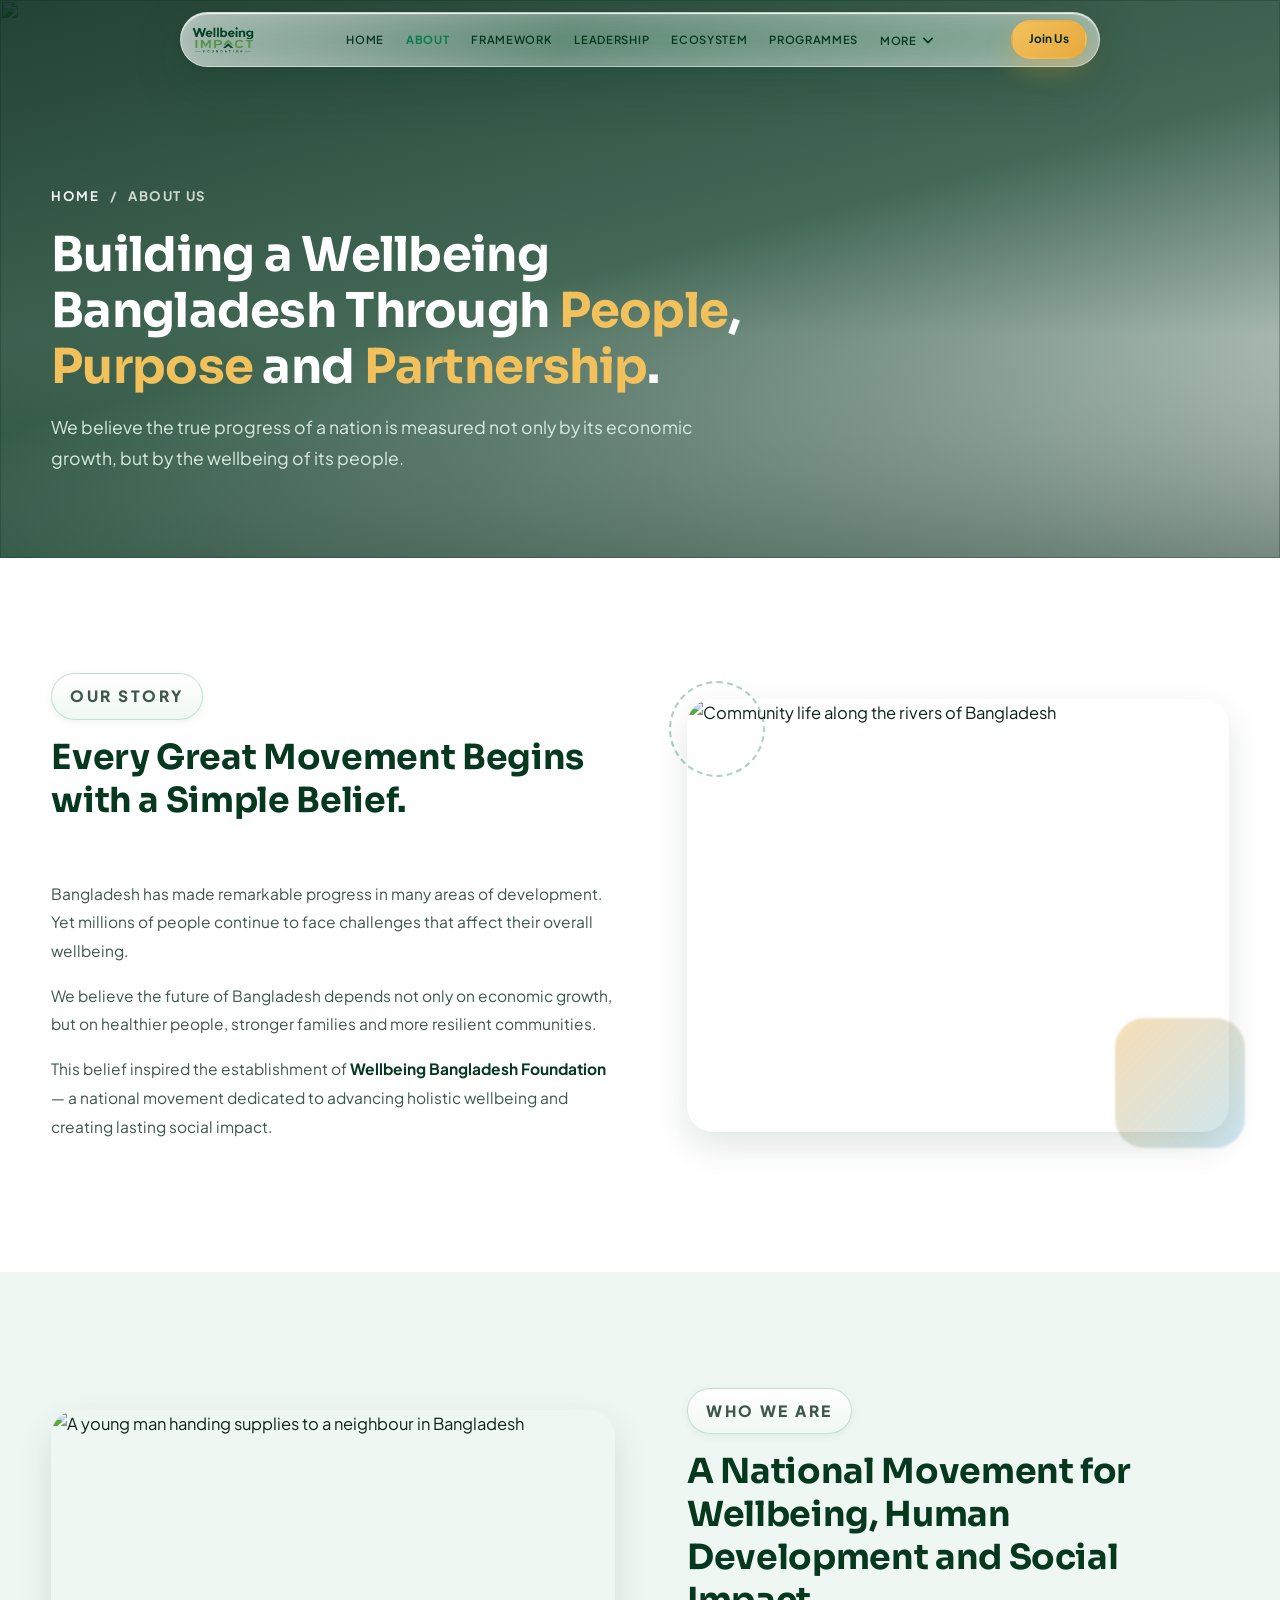
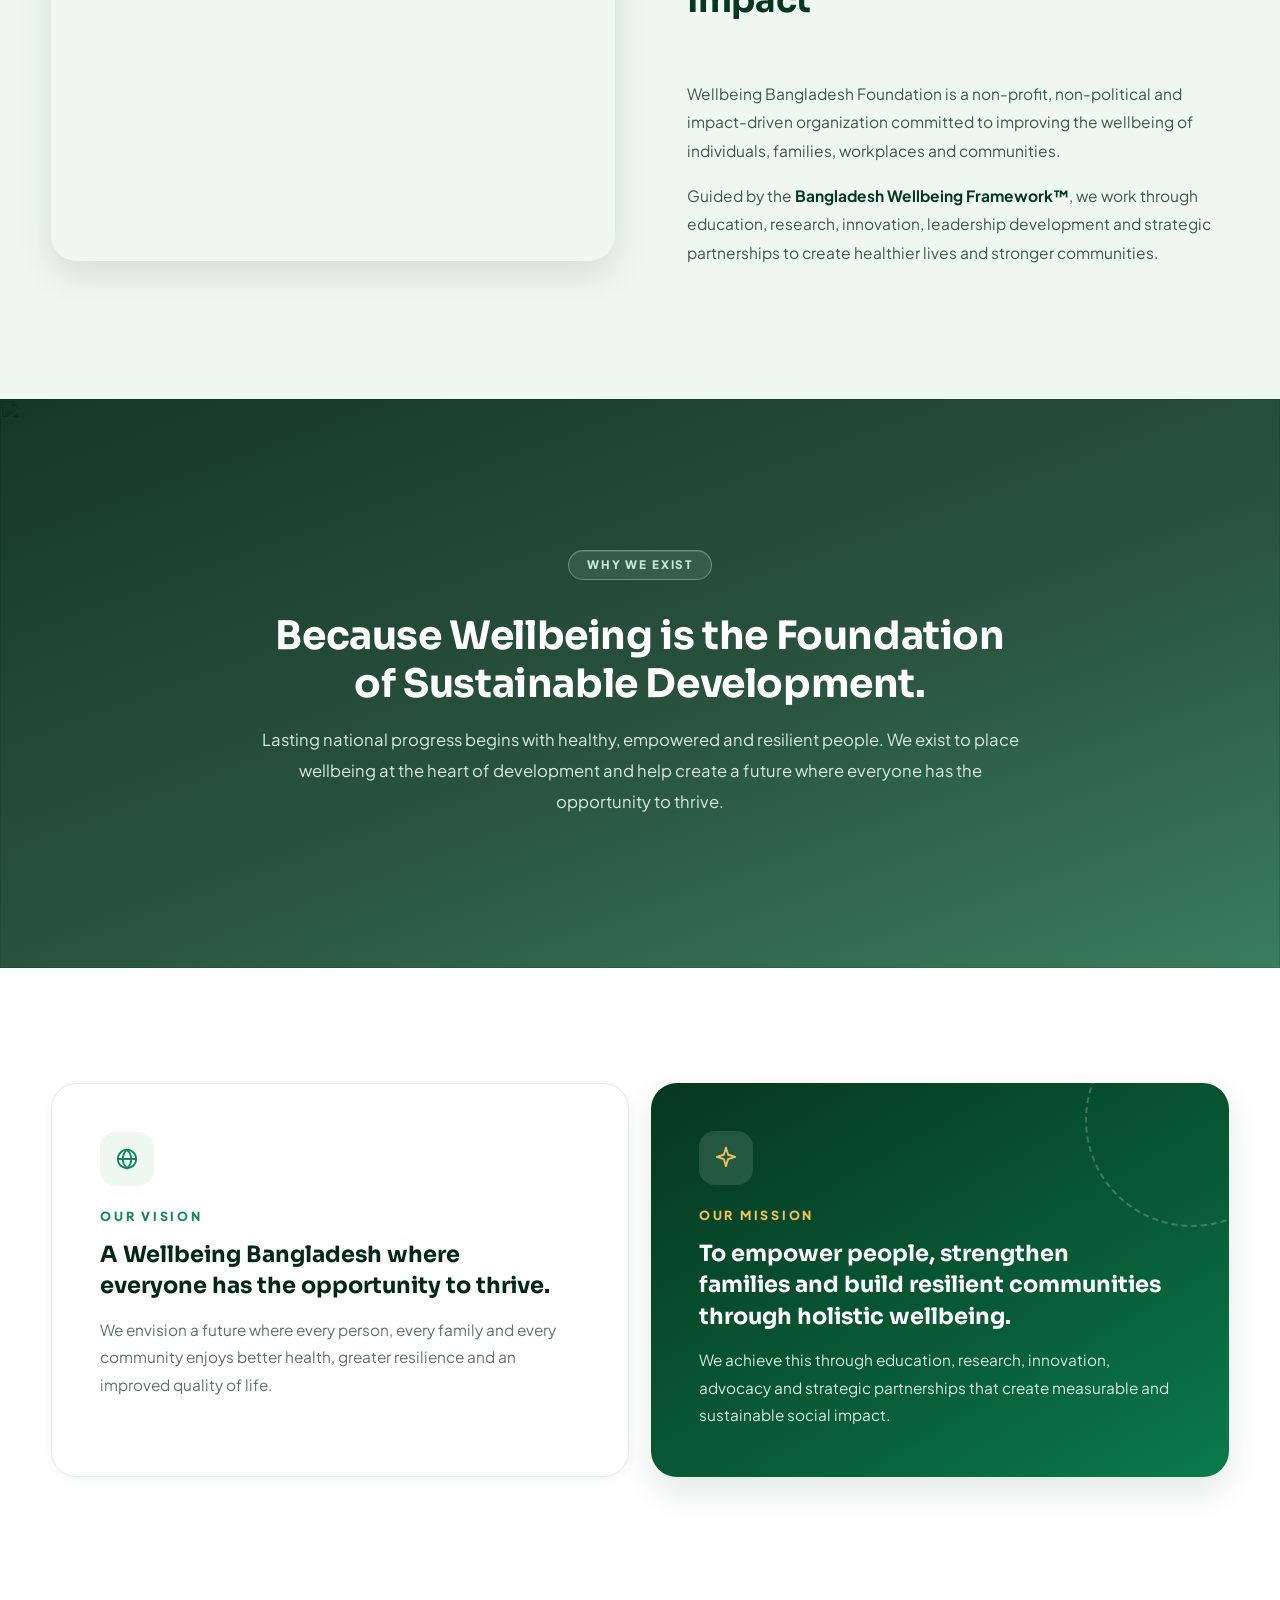
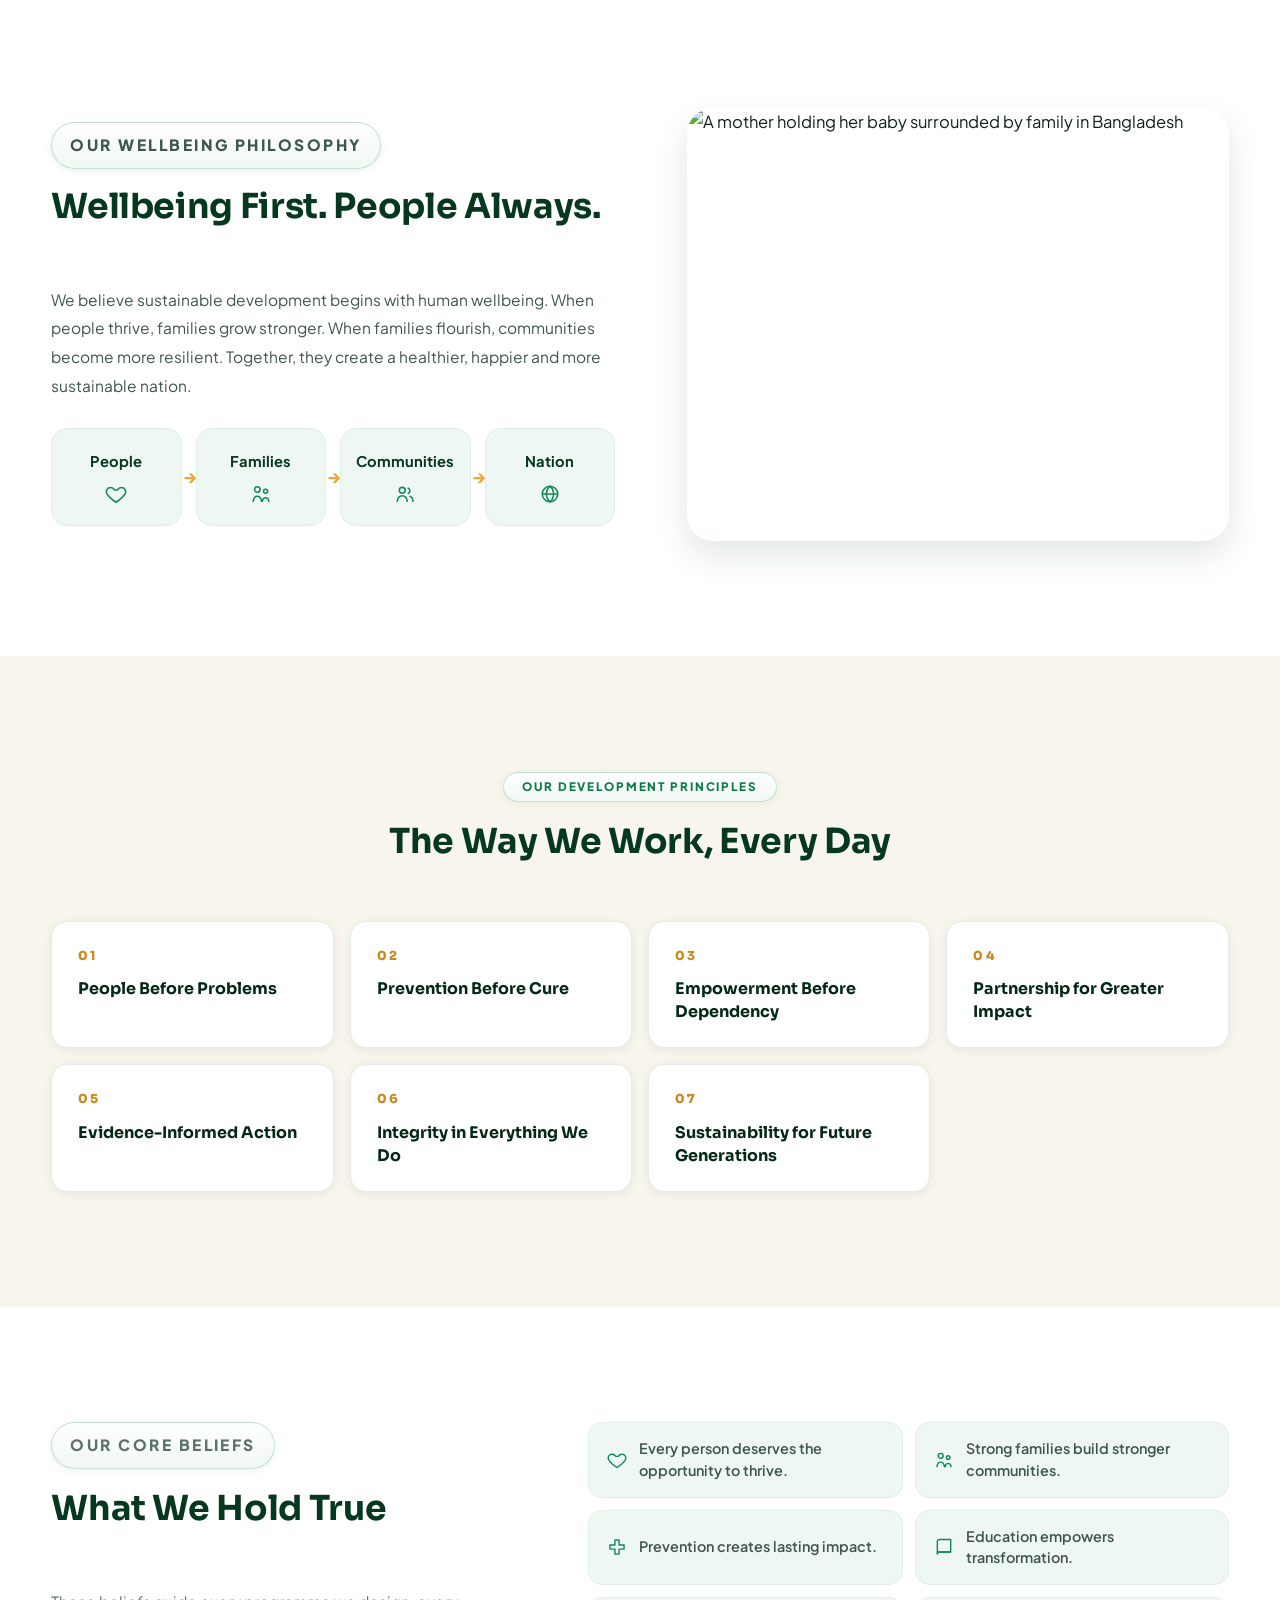
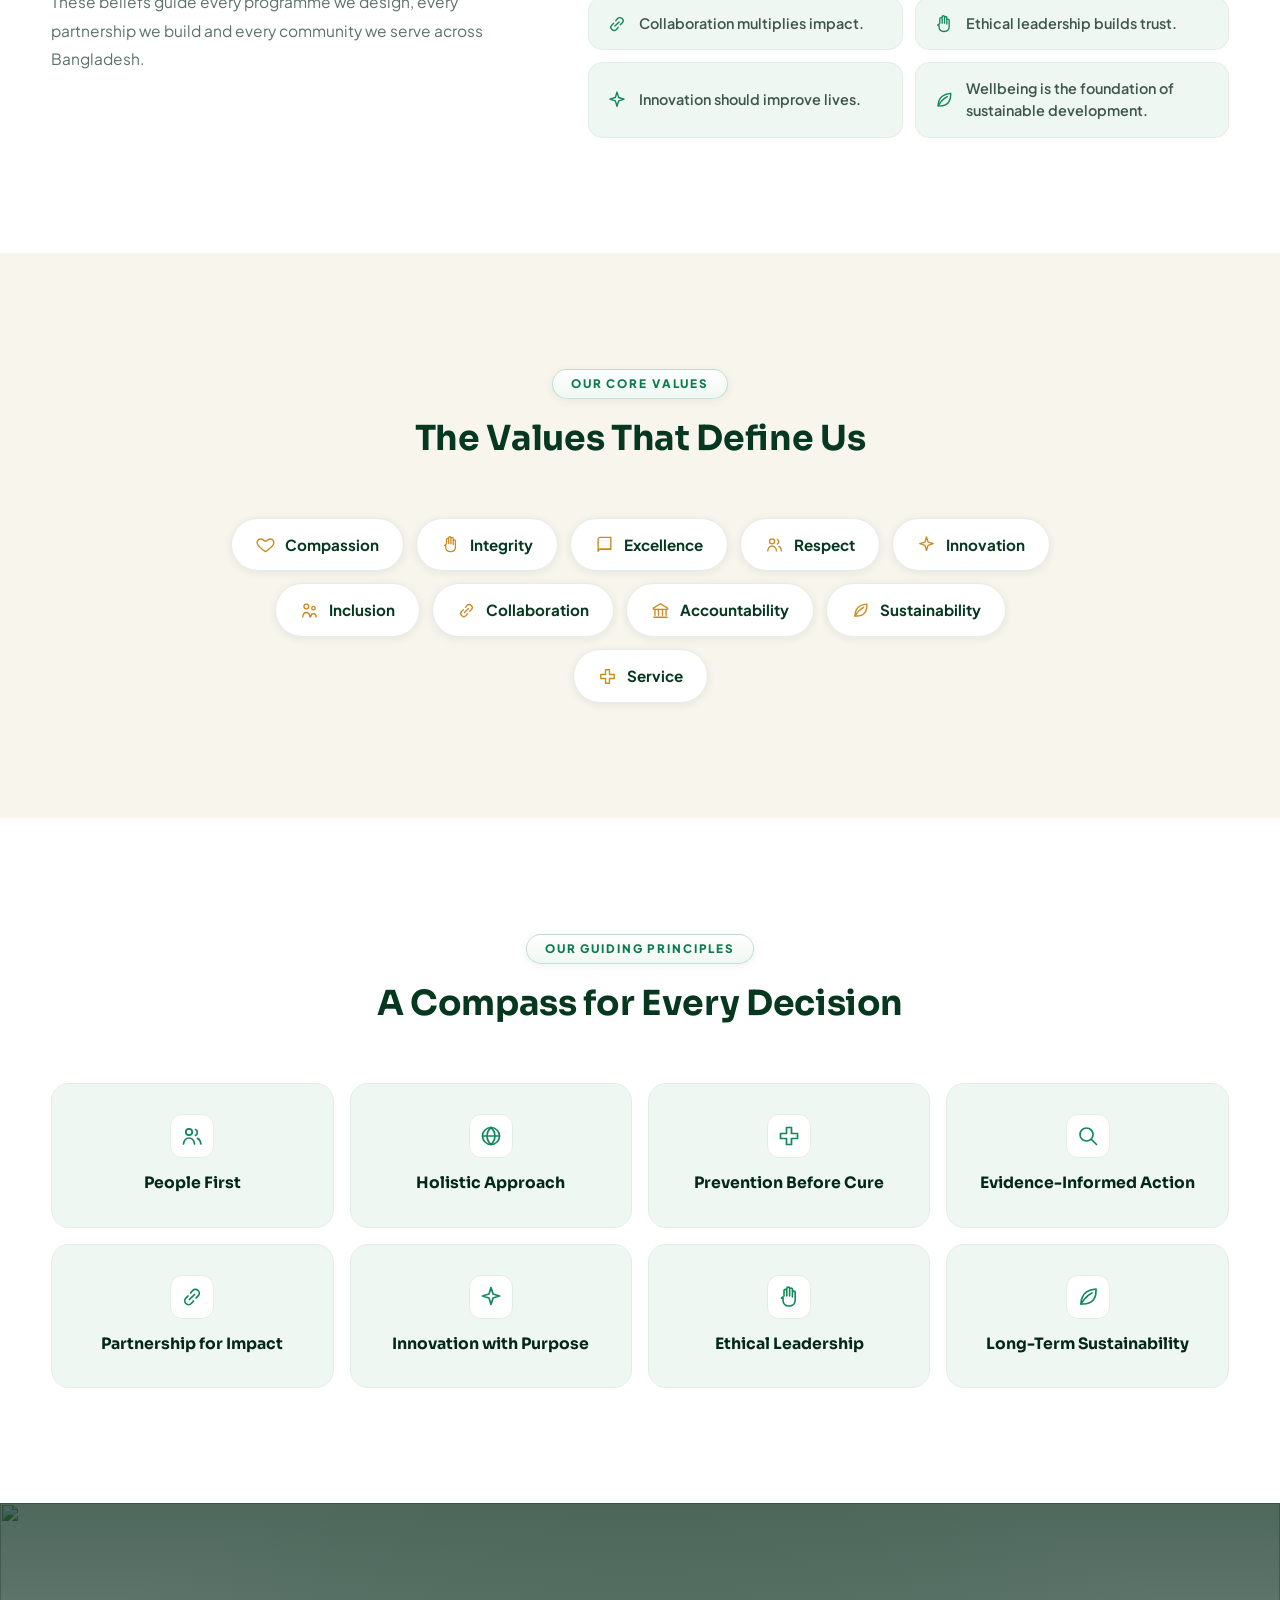
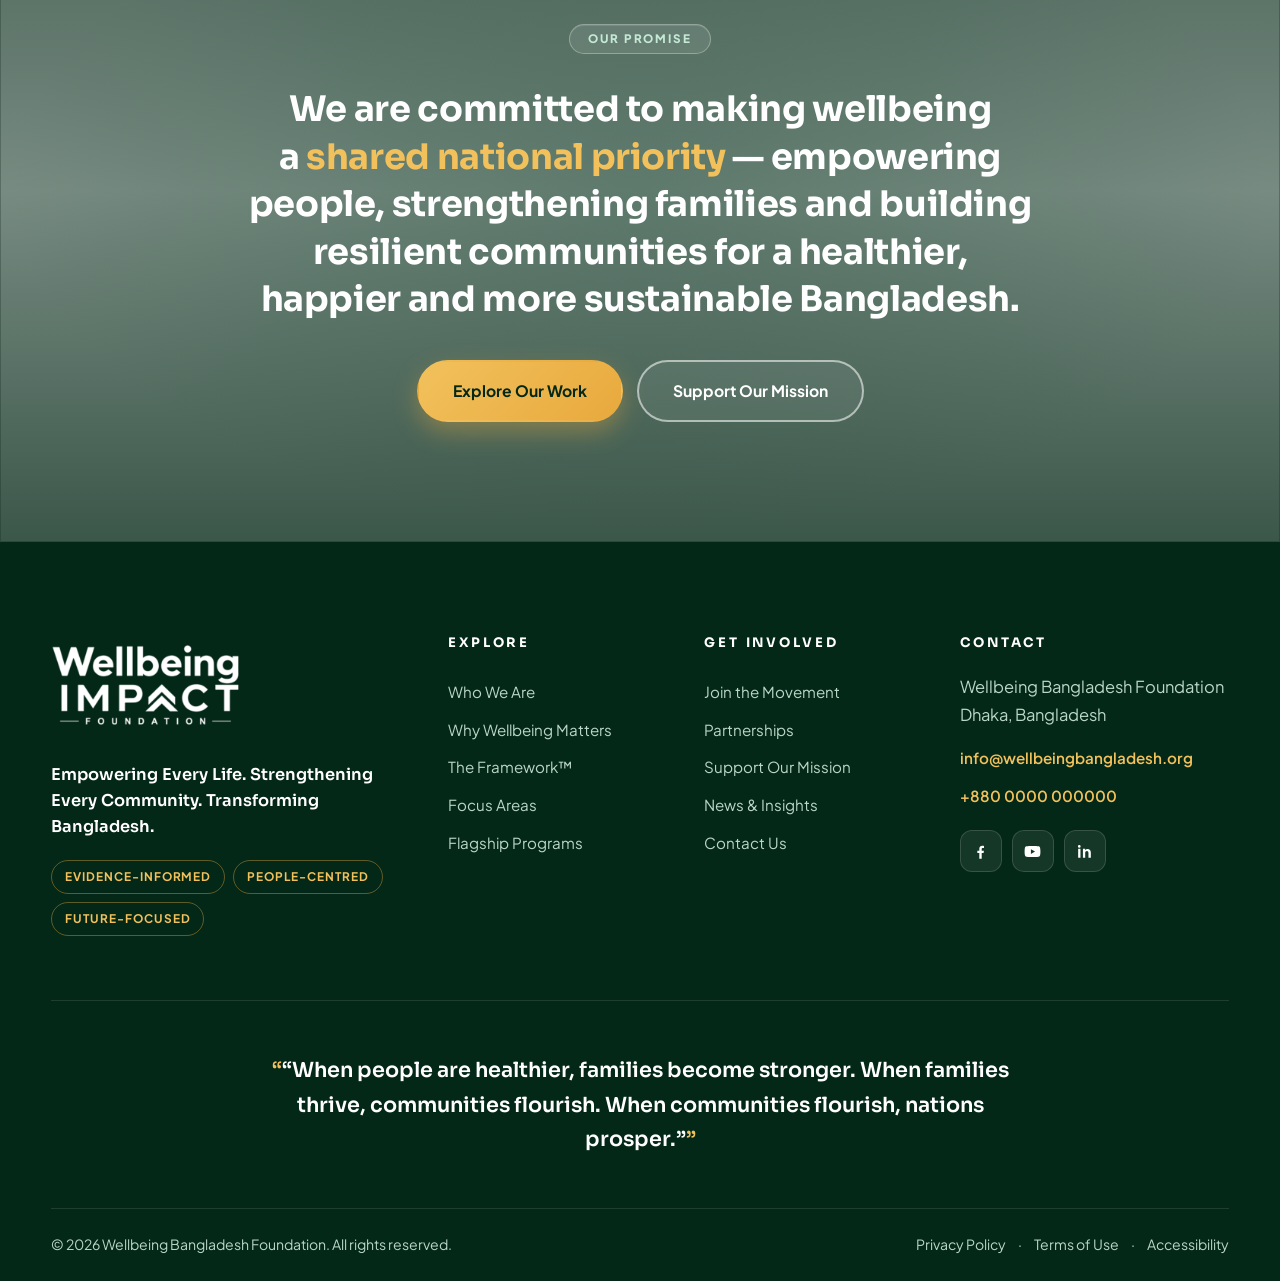
==== about.html @ bef5a497 "added about page" ====
<!DOCTYPE html>
<html lang="en">
<head>
  <meta charset="UTF-8" />
  <meta name="viewport" content="width=device-width, initial-scale=1.0" />
  <title>About Us — Wellbeing Bangladesh Foundation</title>
  <meta name="description" content="Wellbeing Bangladesh Foundation is a national movement dedicated to advancing holistic wellbeing through education, research, innovation, leadership and partnership." />
  <link rel="preconnect" href="https://fonts.googleapis.com" />
  <link rel="preconnect" href="https://fonts.gstatic.com" crossorigin />
  <link href="https://fonts.googleapis.com/css2?family=Plus+Jakarta+Sans:wght@400;500;600;700;800&family=Sora:wght@600;700;800&display=swap" rel="stylesheet" />
  <link rel="stylesheet" href="styles.css?v=66" />
  <link rel="stylesheet" href="about.css?v=1" />
  <link rel="icon" type="image/png" href="assets/logo-round.png" />
</head>
<body>

  <!-- ======================= NAVIGATION — floating liquid-glass pill ======================= -->
  <header class="site-header" id="siteHeader">
    <div class="nav-pill">
      <a href="index.html" class="brand" aria-label="Wellbeing Impact Foundation — Home">
        <img src="assets/logo-wide.png" alt="Wellbeing Impact Foundation" class="brand-logo-wide" />
      </a>

      <nav class="main-nav" id="mainNav" aria-label="Primary">
        <a href="index.html">Home</a>
        <a href="about.html" class="active" aria-current="page">About</a>
        <a href="index.html#framework">Framework</a>
        <a href="index.html#join">Leadership</a>
        <a href="index.html#partners">Ecosystem</a>
        <a href="index.html#programs">Programmes</a>
        <div class="nav-more" id="navMore">
          <button type="button" id="moreBtn" aria-expanded="false" aria-controls="navDrop">
            More
            <svg viewBox="0 0 12 8" fill="none" aria-hidden="true"><path d="M1 1.5 6 6.5 11 1.5" stroke="currentColor" stroke-width="2" stroke-linecap="round" stroke-linejoin="round"/></svg>
          </button>
          <div class="nav-drop" id="navDrop">
            <a href="index.html#impact">Impact</a>
            <a href="index.html#news">News &amp; Insights</a>
            <a href="index.html#focus">Focus Areas</a>
            <a href="index.html#contact">Contact</a>
          </div>
        </div>
      </nav>

      <div class="nav-actions">
        <a href="index.html#join" class="btn btn-gold btn-sm nav-cta">Join Us</a>
        <button class="nav-toggle" id="navToggle" aria-label="Open menu" aria-expanded="false" aria-controls="mainNav">
          <span></span><span></span><span></span>
        </button>
      </div>
    </div>
  </header>

  <main id="top">

    <!-- ======================= PAGE HERO ======================= -->
    <section class="page-hero" aria-label="About Us introduction">
      <div class="page-hero-bg" aria-hidden="true">
        <img src="https://images.unsplash.com/photo-1768592959322-659216ae87ea?q=80&w=1920&auto=format&fit=crop" alt="" fetchpriority="high" />
      </div>
      <div class="page-hero-veil" aria-hidden="true"></div>

      <div class="container page-hero-inner">
        <p class="crumb reveal" data-reveal><a href="index.html">Home</a><span aria-hidden="true">/</span>About Us</p>
        <h1 class="page-hero-title reveal" data-reveal>
          Building a Wellbeing Bangladesh Through <em>People</em>, <em>Purpose</em> and <em>Partnership</em>.
        </h1>
        <p class="page-hero-sub reveal" data-reveal>
          We believe the true progress of a nation is measured not only by its economic growth, but by the
          wellbeing of its people.
        </p>
      </div>
    </section>

    <!-- ======================= OUR STORY ======================= -->
    <section class="section" id="story" aria-labelledby="story-title">
      <div class="container story-grid">
        <div class="story-copy reveal" data-reveal>
          <header class="section-head">
            <p class="section-eyebrow">Our Story</p>
            <h2 class="section-title" id="story-title">Every Great Movement Begins with a Simple Belief.</h2>
          </header>
          <p>
            Bangladesh has made remarkable progress in many areas of development. Yet millions of people continue
            to face challenges that affect their overall wellbeing.
          </p>
          <p>
            We believe the future of Bangladesh depends not only on economic growth, but on healthier people,
            stronger families and more resilient communities.
          </p>
          <p>
            This belief inspired the establishment of <strong>Wellbeing Bangladesh Foundation</strong> — a national
            movement dedicated to advancing holistic wellbeing and creating lasting social impact.
          </p>
        </div>
        <figure class="story-media reveal" data-reveal>
          <img src="https://images.unsplash.com/photo-1669642605005-681720bdf553?auto=format&fit=crop&w=1000&q=75" alt="Community life along the rivers of Bangladesh" loading="lazy" />
        </figure>
      </div>
    </section>

    <!-- ======================= WHO WE ARE ======================= -->
    <section class="section who-band" id="who-we-are" aria-labelledby="who-title">
      <div class="container story-grid reverse">
        <figure class="story-media reveal" data-reveal>
          <img src="https://images.unsplash.com/photo-1698047181077-d77608c3f85b?auto=format&fit=crop&w=1000&q=75" alt="A young man handing supplies to a neighbour in Bangladesh" loading="lazy" />
        </figure>
        <div class="story-copy reveal" data-reveal>
          <header class="section-head">
            <p class="section-eyebrow">Who We Are</p>
            <h2 class="section-title" id="who-title">A National Movement for Wellbeing, Human Development and Social Impact</h2>
          </header>
          <p>
            Wellbeing Bangladesh Foundation is a non-profit, non-political and impact-driven organization committed
            to improving the wellbeing of individuals, families, workplaces and communities.
          </p>
          <p>
            Guided by the <strong>Bangladesh Wellbeing Framework™</strong>, we work through education, research,
            innovation, leadership development and strategic partnerships to create healthier lives and stronger
            communities.
          </p>
        </div>
      </div>
    </section>

    <!-- ======================= WHY WE EXIST ======================= -->
    <section class="why-band" id="why-we-exist" aria-labelledby="why-title">
      <div class="why-bg" aria-hidden="true">
        <img src="https://images.unsplash.com/photo-1744742518418-4552aa49c04f?auto=format&fit=crop&w=1800&q=70" alt="" loading="lazy" />
      </div>
      <div class="why-veil" aria-hidden="true"></div>
      <div class="container why-inner reveal" data-reveal>
        <p class="section-eyebrow light">Why We Exist</p>
        <h2 class="why-title" id="why-title">Because Wellbeing is the Foundation of Sustainable Development.</h2>
        <p class="why-sub">
          Lasting national progress begins with healthy, empowered and resilient people. We exist to place
          wellbeing at the heart of development and help create a future where everyone has the opportunity to thrive.
        </p>
      </div>
    </section>

    <!-- ======================= VISION & MISSION ======================= -->
    <section class="section" id="vision-mission" aria-label="Vision and Mission">
      <div class="container vm-grid">
        <article class="vm-card vm-light reveal" data-reveal>
          <span class="vm-ic"><svg class="ic" aria-hidden="true"><use href="#i-globe"/></svg></span>
          <p class="vm-eyebrow">Our Vision</p>
          <h3>A Wellbeing Bangladesh where everyone has the opportunity to thrive.</h3>
          <p class="vm-text">
            We envision a future where every person, every family and every community enjoys better health,
            greater resilience and an improved quality of life.
          </p>
        </article>
        <article class="vm-card vm-dark reveal" data-reveal>
          <span class="vm-ic"><svg class="ic" aria-hidden="true"><use href="#i-spark"/></svg></span>
          <p class="vm-eyebrow">Our Mission</p>
          <h3>To empower people, strengthen families and build resilient communities through holistic wellbeing.</h3>
          <p class="vm-text">
            We achieve this through education, research, innovation, advocacy and strategic partnerships that
            create measurable and sustainable social impact.
          </p>
        </article>
      </div>
    </section>

    <!-- ======================= WELLBEING PHILOSOPHY ======================= -->
    <section class="section philosophy" id="philosophy" aria-labelledby="philo-title">
      <div class="container story-grid">
        <div class="story-copy reveal" data-reveal>
          <header class="section-head">
            <p class="section-eyebrow">Our Wellbeing Philosophy</p>
            <h2 class="section-title" id="philo-title">Wellbeing First. People Always.</h2>
          </header>
          <p>
            We believe sustainable development begins with human wellbeing. When people thrive, families grow
            stronger. When families flourish, communities become more resilient. Together, they create a healthier,
            happier and more sustainable nation.
          </p>
          <ol class="ripple-chain" aria-label="The ripple of wellbeing">
            <li><span>People</span><svg class="ic" aria-hidden="true"><use href="#i-heart"/></svg></li>
            <li><span>Families</span><svg class="ic" aria-hidden="true"><use href="#i-family"/></svg></li>
            <li><span>Communities</span><svg class="ic" aria-hidden="true"><use href="#i-people"/></svg></li>
            <li><span>Nation</span><svg class="ic" aria-hidden="true"><use href="#i-globe"/></svg></li>
          </ol>
        </div>
        <figure class="story-media reveal" data-reveal>
          <img src="https://images.unsplash.com/photo-1528726164383-33c4a223b78c?auto=format&fit=crop&w=1000&q=75" alt="A mother holding her baby surrounded by family in Bangladesh" />
        </figure>
      </div>
    </section>

    <!-- ======================= DEVELOPMENT PRINCIPLES ======================= -->
    <section class="section band-soft" id="principles" aria-labelledby="princ-title">
      <div class="container">
        <header class="section-head centered reveal" data-reveal>
          <p class="section-eyebrow">Our Development Principles</p>
          <h2 class="section-title" id="princ-title">The Way We Work, Every Day</h2>
        </header>
        <ol class="princ-grid">
          <li class="princ-item reveal" data-reveal><span class="princ-num">01</span><h3>People Before Problems</h3></li>
          <li class="princ-item reveal" data-reveal><span class="princ-num">02</span><h3>Prevention Before Cure</h3></li>
          <li class="princ-item reveal" data-reveal><span class="princ-num">03</span><h3>Empowerment Before Dependency</h3></li>
          <li class="princ-item reveal" data-reveal><span class="princ-num">04</span><h3>Partnership for Greater Impact</h3></li>
          <li class="princ-item reveal" data-reveal><span class="princ-num">05</span><h3>Evidence-Informed Action</h3></li>
          <li class="princ-item reveal" data-reveal><span class="princ-num">06</span><h3>Integrity in Everything We Do</h3></li>
          <li class="princ-item reveal" data-reveal><span class="princ-num">07</span><h3>Sustainability for Future Generations</h3></li>
        </ol>
      </div>
    </section>

    <!-- ======================= CORE BELIEFS ======================= -->
    <section class="section" id="beliefs" aria-labelledby="beliefs-title">
      <div class="container beliefs-grid">
        <div class="beliefs-intro reveal" data-reveal>
          <header class="section-head">
            <p class="section-eyebrow">Our Core Beliefs</p>
            <h2 class="section-title" id="beliefs-title">What We Hold True</h2>
          </header>
          <p>
            These beliefs guide every programme we design, every partnership we build and every community we serve
            across Bangladesh.
          </p>
        </div>
        <ul class="belief-list">
          <li class="reveal" data-reveal><svg class="ic" aria-hidden="true"><use href="#i-heart"/></svg>Every person deserves the opportunity to thrive.</li>
          <li class="reveal" data-reveal><svg class="ic" aria-hidden="true"><use href="#i-family"/></svg>Strong families build stronger communities.</li>
          <li class="reveal" data-reveal><svg class="ic" aria-hidden="true"><use href="#i-medcross"/></svg>Prevention creates lasting impact.</li>
          <li class="reveal" data-reveal><svg class="ic" aria-hidden="true"><use href="#i-book"/></svg>Education empowers transformation.</li>
          <li class="reveal" data-reveal><svg class="ic" aria-hidden="true"><use href="#i-link"/></svg>Collaboration multiplies impact.</li>
          <li class="reveal" data-reveal><svg class="ic" aria-hidden="true"><use href="#i-hands"/></svg>Ethical leadership builds trust.</li>
          <li class="reveal" data-reveal><svg class="ic" aria-hidden="true"><use href="#i-spark"/></svg>Innovation should improve lives.</li>
          <li class="reveal" data-reveal><svg class="ic" aria-hidden="true"><use href="#i-leaf"/></svg>Wellbeing is the foundation of sustainable development.</li>
        </ul>
      </div>
    </section>

    <!-- ======================= CORE VALUES ======================= -->
    <section class="section band-soft" id="values" aria-labelledby="values-title">
      <div class="container">
        <header class="section-head centered reveal" data-reveal>
          <p class="section-eyebrow">Our Core Values</p>
          <h2 class="section-title" id="values-title">The Values That Define Us</h2>
        </header>
        <ul class="values-grid">
          <li class="value-chip reveal" data-reveal><svg class="ic" aria-hidden="true"><use href="#i-heart"/></svg>Compassion</li>
          <li class="value-chip reveal" data-reveal><svg class="ic" aria-hidden="true"><use href="#i-hands"/></svg>Integrity</li>
          <li class="value-chip reveal" data-reveal><svg class="ic" aria-hidden="true"><use href="#i-book"/></svg>Excellence</li>
          <li class="value-chip reveal" data-reveal><svg class="ic" aria-hidden="true"><use href="#i-people"/></svg>Respect</li>
          <li class="value-chip reveal" data-reveal><svg class="ic" aria-hidden="true"><use href="#i-spark"/></svg>Innovation</li>
          <li class="value-chip reveal" data-reveal><svg class="ic" aria-hidden="true"><use href="#i-family"/></svg>Inclusion</li>
          <li class="value-chip reveal" data-reveal><svg class="ic" aria-hidden="true"><use href="#i-link"/></svg>Collaboration</li>
          <li class="value-chip reveal" data-reveal><svg class="ic" aria-hidden="true"><use href="#i-gov"/></svg>Accountability</li>
          <li class="value-chip reveal" data-reveal><svg class="ic" aria-hidden="true"><use href="#i-leaf"/></svg>Sustainability</li>
          <li class="value-chip reveal" data-reveal><svg class="ic" aria-hidden="true"><use href="#i-medcross"/></svg>Service</li>
        </ul>
      </div>
    </section>

    <!-- ======================= GUIDING PRINCIPLES ======================= -->
    <section class="section" id="guiding" aria-labelledby="guiding-title">
      <div class="container">
        <header class="section-head centered reveal" data-reveal>
          <p class="section-eyebrow">Our Guiding Principles</p>
          <h2 class="section-title" id="guiding-title">A Compass for Every Decision</h2>
        </header>
        <ul class="guide-grid">
          <li class="guide-tile reveal" data-reveal><svg class="ic" aria-hidden="true"><use href="#i-people"/></svg>People First</li>
          <li class="guide-tile reveal" data-reveal><svg class="ic" aria-hidden="true"><use href="#i-globe"/></svg>Holistic Approach</li>
          <li class="guide-tile reveal" data-reveal><svg class="ic" aria-hidden="true"><use href="#i-medcross"/></svg>Prevention Before Cure</li>
          <li class="guide-tile reveal" data-reveal><svg class="ic" aria-hidden="true"><use href="#i-search"/></svg>Evidence-Informed Action</li>
          <li class="guide-tile reveal" data-reveal><svg class="ic" aria-hidden="true"><use href="#i-link"/></svg>Partnership for Impact</li>
          <li class="guide-tile reveal" data-reveal><svg class="ic" aria-hidden="true"><use href="#i-spark"/></svg>Innovation with Purpose</li>
          <li class="guide-tile reveal" data-reveal><svg class="ic" aria-hidden="true"><use href="#i-hands"/></svg>Ethical Leadership</li>
          <li class="guide-tile reveal" data-reveal><svg class="ic" aria-hidden="true"><use href="#i-leaf"/></svg>Long-Term Sustainability</li>
        </ul>
      </div>
    </section>

    <!-- ======================= OUR PROMISE ======================= -->
    <section class="promise" id="promise" aria-labelledby="promise-title">
      <img class="promise-bg" src="https://images.unsplash.com/photo-1508034944108-cba919dfb023?q=80&w=1920&auto=format&fit=crop" alt="" aria-hidden="true" />
      <div class="promise-veil" aria-hidden="true"></div>
      <div class="container promise-inner reveal" data-reveal>
        <p class="section-eyebrow light">Our Promise</p>
        <h2 class="promise-title" id="promise-title">
          We are committed to making wellbeing a <em>shared national priority</em> — empowering people,
          strengthening families and building resilient communities for a healthier, happier and more
          sustainable Bangladesh.
        </h2>
        <div class="promise-actions">
          <a href="index.html#programs" class="btn btn-gold btn-lg">Explore Our Work</a>
          <a href="index.html#support" class="btn btn-ghost-light btn-lg">Support Our Mission</a>
        </div>
      </div>
    </section>
  </main>

  <!-- ======================= FOOTER ======================= -->
  <footer class="footer" id="contact" aria-labelledby="footer-brand">
    <div class="container">
      <div class="footer-top">
        <div class="f-brand" id="footer-brand">
          <a href="index.html" class="brand f-brand-logo" aria-label="Wellbeing Impact Foundation — Home">
            <img src="assets/footer-logo-white.png?v=2" alt="Wellbeing Impact Foundation" class="f-logo-img" width="190" height="104" />
          </a>
          <p class="f-mission">
            Empowering Every Life. Strengthening Every Community. Transforming Bangladesh.
          </p>
          <div class="f-badges">
            <span>Evidence-Informed</span><span>People-Centred</span><span>Future-Focused</span>
          </div>
        </div>

        <nav class="f-col" aria-label="Explore">
          <h4>Explore</h4>
          <a href="about.html#who-we-are">Who We Are</a>
          <a href="index.html#why-wellbeing">Why Wellbeing Matters</a>
          <a href="index.html#framework">The Framework™</a>
          <a href="index.html#focus">Focus Areas</a>
          <a href="index.html#programs">Flagship Programs</a>
        </nav>

        <nav class="f-col" aria-label="Get involved">
          <h4>Get Involved</h4>
          <a href="index.html#join">Join the Movement</a>
          <a href="index.html#partners">Partnerships</a>
          <a href="index.html#support">Support Our Mission</a>
          <a href="index.html#news">News &amp; Insights</a>
          <a href="index.html#contact">Contact Us</a>
        </nav>

        <div class="f-col f-contact">
          <h4>Contact</h4>
          <address>
            Wellbeing Bangladesh Foundation<br/>
            Dhaka, Bangladesh
          </address>
          <a href="mailto:info@wellbeingbangladesh.org">info@wellbeingbangladesh.org</a>
          <a href="tel:+8800000000000">+880 0000 000000</a>
          <div class="socials" aria-label="Social media">
            <a href="#" aria-label="Facebook"><svg viewBox="0 0 24 24" aria-hidden="true"><path d="M13.5 21v-7h2.4l.4-3h-2.8V9.1c0-.9.3-1.5 1.6-1.5h1.3V4.9c-.3 0-1.2-.1-2.2-.1-2.2 0-3.7 1.3-3.7 3.8V11H8v3h2.5v7h3Z" fill="currentColor"/></svg></a>
            <a href="#" aria-label="YouTube"><svg viewBox="0 0 24 24" aria-hidden="true"><path d="M21.6 7.2a2.5 2.5 0 0 0-1.8-1.8C18.3 5 12 5 12 5s-6.3 0-7.8.4A2.5 2.5 0 0 0 2.4 7.2 26 26 0 0 0 2 12a26 26 0 0 0 .4 4.8 2.5 2.5 0 0 0 1.8 1.8C5.7 19 12 19 12 19s6.3 0 7.8-.4a2.5 2.5 0 0 0 1.8-1.8A26 26 0 0 0 22 12a26 26 0 0 0-.4-4.8ZM10 15V9l5.2 3L10 15Z" fill="currentColor"/></svg></a>
            <a href="#" aria-label="LinkedIn"><svg viewBox="0 0 24 24" aria-hidden="true"><path d="M6.9 8.6H4V20h2.9V8.6ZM5.4 7.3a1.7 1.7 0 1 0 0-3.4 1.7 1.7 0 0 0 0 3.4ZM20 13.4c0-3.2-1.7-4.7-4-4.7a3.5 3.5 0 0 0-3.1 1.7V8.6H10V20h2.9v-6c0-1.6.8-2.5 2.1-2.5s2 .9 2 2.5v6H20v-6.6Z" fill="currentColor"/></svg></a>
          </div>
        </div>
      </div>

      <div class="footer-quote">
        <p>“When people are healthier, families become stronger. When families thrive, communities flourish. When communities flourish, nations prosper.”</p>
      </div>

      <div class="footer-bottom">
        <p>© <span id="year">2026</span> Wellbeing Bangladesh Foundation. All rights reserved.</p>
        <p class="f-links"><a href="#">Privacy Policy</a><span aria-hidden="true">·</span><a href="#">Terms of Use</a><span aria-hidden="true">·</span><a href="#">Accessibility</a></p>
      </div>
    </div>
  </footer>

  <!-- ======================= SVG ICON LIBRARY ======================= -->
  <svg width="0" height="0" style="position:absolute" aria-hidden="true">
    <defs>
      <symbol id="i-heart" viewBox="0 0 24 24"><path d="M12 21s-7.5-4.6-10-9.3C.5 8.6 2.5 5 6 5c2.2 0 3.7 1.2 4.6 2.6h2.8C14.3 6.2 15.8 5 18 5c3.5 0 5.5 3.6 4 6.7C19.5 16.4 12 21 12 21Z" fill="none" stroke="currentColor" stroke-width="1.7" stroke-linejoin="round"/></symbol>
      <symbol id="i-family" viewBox="0 0 24 24"><circle cx="8" cy="7" r="3" fill="none" stroke="currentColor" stroke-width="1.7"/><circle cx="17" cy="9" r="2.2" fill="none" stroke="currentColor" stroke-width="1.7"/><path d="M3.5 20c.4-3.4 2.2-5.5 4.5-5.5S12.1 16.6 12.5 20M13.5 20c.3-2.5 1.6-4 3.5-4s3.2 1.5 3.5 4" fill="none" stroke="currentColor" stroke-width="1.7" stroke-linecap="round"/></symbol>
      <symbol id="i-people" viewBox="0 0 24 24"><circle cx="9" cy="8" r="3.2" fill="none" stroke="currentColor" stroke-width="1.7"/><path d="M3.5 20c.5-3.7 2.6-6 5.5-6s5 2.3 5.5 6M15.5 5.6a3.2 3.2 0 0 1 0 5.8M17.5 14.4c1.9.7 3 2.7 3.3 5.6" fill="none" stroke="currentColor" stroke-width="1.7" stroke-linecap="round"/></symbol>
      <symbol id="i-leaf" viewBox="0 0 24 24"><path d="M5 19C5 10 10 5 20 4c.5 10-4 15-13 15Z" fill="none" stroke="currentColor" stroke-width="1.7" stroke-linejoin="round"/><path d="M5 19c3-5 7-9 11-11" fill="none" stroke="currentColor" stroke-width="1.7" stroke-linecap="round"/></symbol>
      <symbol id="i-spark" viewBox="0 0 24 24"><path d="M12 2.5 14 9l6.5 2L14 13l-2 6.5L10 13l-6.5-2L10 9l2-6.5Z" fill="none" stroke="currentColor" stroke-width="1.7" stroke-linejoin="round"/></symbol>
      <symbol id="i-book" viewBox="0 0 24 24"><path d="M4 5.5A2.5 2.5 0 0 1 6.5 3H20v15H6.5A2.5 2.5 0 0 0 4 20.5v-15Z" fill="none" stroke="currentColor" stroke-width="1.7" stroke-linejoin="round"/><path d="M4 20.5A2.5 2.5 0 0 1 6.5 18H20" fill="none" stroke="currentColor" stroke-width="1.7" stroke-linejoin="round"/></symbol>
      <symbol id="i-search" viewBox="0 0 24 24"><circle cx="10.5" cy="10.5" r="6.5" fill="none" stroke="currentColor" stroke-width="1.7"/><path d="m15.5 15.5 5 5" stroke="currentColor" stroke-width="1.7" stroke-linecap="round"/></symbol>
      <symbol id="i-hands" viewBox="0 0 24 24"><path d="M7 11V5.8a1.4 1.4 0 0 1 2.8 0V11m0-6.4V3.5a1.4 1.4 0 0 1 2.8 0V11m0-6.6a1.4 1.4 0 0 1 2.8 0V12m0-4.5a1.4 1.4 0 0 1 2.8 0V15c0 3.6-2.6 6-6.2 6S6 18.6 6 15v-3l-1.6 1.2" fill="none" stroke="currentColor" stroke-width="1.6" stroke-linecap="round" stroke-linejoin="round"/></symbol>
      <symbol id="i-link" viewBox="0 0 24 24"><path d="M9.5 14.5 14.5 9.5M8 11l-2.1 2.1a3.8 3.8 0 0 0 5.4 5.4L13.4 16M16 13l2.1-2.1a3.8 3.8 0 0 0-5.4-5.4L10.6 8" fill="none" stroke="currentColor" stroke-width="1.7" stroke-linecap="round"/></symbol>
      <symbol id="i-gov" viewBox="0 0 24 24"><path d="m3 9 9-5.5L21 9v1.5H3V9Z" fill="none" stroke="currentColor" stroke-width="1.7" stroke-linejoin="round"/><path d="M5 10.5V18M9.5 10.5V18M14.5 10.5V18M19 10.5V18M3.5 20.5h17" stroke="currentColor" stroke-width="1.7" stroke-linecap="round"/></symbol>
      <symbol id="i-globe" viewBox="0 0 24 24"><circle cx="12" cy="12" r="8.5" fill="none" stroke="currentColor" stroke-width="1.7"/><path d="M3.5 12h17M12 3.5c2.6 2.3 3.9 5.1 3.9 8.5s-1.3 6.2-3.9 8.5c-2.6-2.3-3.9-5.1-3.9-8.5s1.3-6.2 3.9-8.5Z" fill="none" stroke="currentColor" stroke-width="1.7"/></symbol>
      <symbol id="i-medcross" viewBox="0 0 24 24"><path d="M9.5 3.5h5v6h6v5h-6v6h-5v-6h-6v-5h6v-6Z" fill="none" stroke="currentColor" stroke-width="1.7" stroke-linejoin="round"/></symbol>
    </defs>
  </svg>

  <script src="main.js?v=17"></script>
</body>
</html>
---- styles.css ----
/* ============================================================
   Wellbeing Bangladesh Foundation — Homepage Stylesheet
   Palette: Deep Green · Sky Blue · Warm Gold · White
   ============================================================ */

:root {
  --green-950: #042817;
  --green-900: #06371F;
  --green-800: #085C36;
  --green-700: #0A7B4B;
  --green-600: #10895A;
  --green-500: #1B9E6E;
  --green-100: #DFF0E7;
  --green-50:  #EFF7F2;

  --sky-600: #1F8FCB;
  --sky-500: #38A3D8;
  --sky-100: #DDF0FA;

  --gold-600: #C98A1E;
  --gold-500: #E8A93D;
  --gold-400: #F2C15C;
  --gold-100: #FBF0D7;

  --ink: #0E211A;
  --slate: #3E564C;
  --muted: #5C7268;
  --line: #E3EDE7;
  --cream: #F8F5EC;
  --white: #FFFFFF;

  --font-head: 'Sora', system-ui, sans-serif;
  --font-body: 'Plus Jakarta Sans', system-ui, sans-serif;

  --radius: 18px;
  --radius-lg: 26px;
  --shadow-sm: 0 2px 10px rgba(6, 55, 31, .07);
  --shadow-md: 0 14px 34px rgba(6, 55, 31, .12);
  --shadow-lg: 0 26px 60px rgba(6, 55, 31, .18);
  --container: 1180px;
}

* { margin: 0; padding: 0; box-sizing: border-box; }

html { scroll-behavior: smooth; }

body {
  font-family: var(--font-body);
  color: var(--ink);
  background: var(--white);
  line-height: 1.7;
  font-size: 16.5px;
  -webkit-font-smoothing: antialiased;
  overflow-x: hidden;
}

img { max-width: 100%; display: block; }
a { text-decoration: none; color: inherit; }
ul { list-style: none; }
address { font-style: normal; }

.container { width: min(var(--container), 92%); margin-inline: auto; }
.center { display: flex; justify-content: center; }
.btn-row { gap: 14px; flex-wrap: wrap; }

.section { padding: clamp(72px, 9vw, 116px) 0; position: relative; }

::selection { background: var(--gold-400); color: var(--green-900); }

/* ---------------- Typography helpers ---------------- */

.section-eyebrow {
  display: inline-flex; align-items: center; gap: 0;
  padding: 8px 18px; border-radius: 999px;
  background: linear-gradient(180deg, #ffffff, #f0f8f3);
  border: 1px solid rgba(10,123,75,.22);
  box-shadow: 0 2px 8px rgba(10,84,52,.07), inset 0 1px 0 rgba(255,255,255,.9);
  color: var(--green-700);
  font-size: .73rem; font-weight: 800; letter-spacing: .16em; text-transform: uppercase;
  line-height: 1; white-space: nowrap;
  margin: 0 0 18px;
}
.section-eyebrow.light {
  background: rgba(255,255,255,.09);
  border-color: rgba(255,255,255,.3);
  box-shadow: inset 0 1px 0 rgba(255,255,255,.12);
  color: #C4E9D4;
}

.section-title {
  font-family: var(--font-head);
  font-weight: 700;
  font-size: clamp(1.5rem, 2.7vw, 2.2rem);
  line-height: 1.24;
  letter-spacing: -.01em;
  color: var(--green-900);
}
.section-sub {
  margin-top: 16px; color: var(--muted); max-width: 780px;
  font-size: 1.02rem;
}
.framework .section-sub { max-width: none; }
.section-sub.light { color: #C9E4D6; margin-inline: auto; }

.section-head { max-width: 860px; margin-bottom: clamp(36px, 5vw, 58px); }
.section-head.light { text-align: center; margin-inline: auto; }
.section-head:not(.light) { text-align: left; }
.section-head.centered { text-align: center; margin-inline: auto; }

/* ---------------- Buttons (rounded premium) ---------------- */

.btn {
  display: inline-flex; align-items: center; justify-content: center; gap: 10px;
  font-family: var(--font-body); font-weight: 700; font-size: .98rem;
  padding: 15px 32px; border-radius: 999px; border: 2px solid transparent;
  cursor: pointer; transition: transform .25s ease, box-shadow .25s ease,
    background-color .25s ease, color .25s ease, border-color .25s ease;
  white-space: nowrap;
}
.btn-lg { padding: 16px 34px; }
.hero-ctas .btn-lg { padding: 11px 22px; font-size: .88rem; }
.btn-sm { padding: 7px 16px; font-size: .74rem; }
.nav-cta.btn-sm { padding: 7px 16px; font-size: .74rem; }

.btn-green {
  background: linear-gradient(135deg, var(--green-600), var(--green-700));
  color: #fff; box-shadow: 0 10px 24px rgba(10, 123, 75, .32);
}
.btn-green:hover { transform: translateY(-3px); box-shadow: 0 16px 32px rgba(10, 123, 75, .4); }

.btn-gold {
  background: linear-gradient(135deg, var(--gold-400), var(--gold-500));
  color: var(--green-950); box-shadow: 0 10px 24px rgba(232, 169, 61, .38);
}
.btn-gold:hover { transform: translateY(-3px); box-shadow: 0 16px 32px rgba(232, 169, 61, .48); }

.btn-outline { border-color: var(--green-600); color: var(--green-700); background: transparent; }
.btn-outline:hover { background: var(--green-700); color: #fff; transform: translateY(-3px); box-shadow: var(--shadow-md); }

.btn-ghost-light { border-color: rgba(255,255,255,.55); color: #fff; background: rgba(255,255,255,.06); }
.btn-ghost-light:hover { background: #fff; color: var(--green-800); transform: translateY(-3px); }

/* ---------------- Header / Nav — floating liquid-glass pill ---------------- */

.site-header {
  position: fixed; top: 12px; left: 0; right: 0; z-index: 100;
  display: flex; justify-content: center;
  padding: 0 24px; pointer-events: none;
}
.nav-pill {
  pointer-events: auto;
  display: grid; grid-template-columns: 1fr auto 1fr; align-items: center;
  width: min(920px, 100%);
  height: 55px;
  padding: 0 8px 0 7px;
  border-radius: 999px;
  background:
    linear-gradient(115deg, rgba(255,255,255,.60) 0%, rgba(255,255,255,.30) 42%, rgba(255,255,255,.46) 100%);
  border: 1px solid rgba(255,255,255,.55);
  box-shadow:
    0 18px 50px rgba(6,55,31,.22),
    0 2px 8px rgba(6,55,31,.10),
    inset 0 1px 1px rgba(255,255,255,.9),
    inset 0 -1px 2px rgba(6,55,31,.05),
    inset 0 0 24px rgba(255,255,255,.25);
  backdrop-filter: blur(24px) saturate(190%) brightness(1.04);
  -webkit-backdrop-filter: blur(24px) saturate(190%) brightness(1.04);
  transition: box-shadow .35s ease, background-color .35s ease;
}
.site-header.scrolled .nav-pill {
  background:
    linear-gradient(115deg, rgba(255,255,255,.72) 0%, rgba(255,255,255,.5) 45%, rgba(255,255,255,.62) 100%);
  box-shadow:
    0 22px 55px rgba(6,55,31,.28),
    inset 0 1px 1px rgba(255,255,255,.95),
    inset 0 -1px 2px rgba(6,55,31,.06);
}

.brand { display: inline-flex; align-items: center; flex-shrink: 0; justify-self: start; padding-left: 4px; }
.brand img {
  width: 34px; height: 34px; border-radius: 50%; display: block;
  background: #fff; box-shadow: 0 2px 8px rgba(6,55,31,.16);
  transition: transform .3s ease;
}
.brand img.brand-logo-wide {
  width: auto; height: 34px; border-radius: 0;
  background: transparent; box-shadow: none;
  object-fit: contain;
}
.brand:hover img { transform: scale(1.06) rotate(-4deg); }

.main-nav { display: flex; align-items: center; gap: 2px; justify-self: center; }
.main-nav a,
.nav-more > button {
  padding: 6px 10px; border-radius: 999px;
  font-weight: 600; font-size: .7rem; letter-spacing: .06em; text-transform: uppercase;
  color: var(--green-900); white-space: nowrap;
  background: none; border: none; cursor: pointer; font-family: inherit;
  display: inline-flex; align-items: center; gap: 6px;
  transition: background-color .25s ease, color .25s ease;
}
.main-nav a:hover,
.nav-more > button:hover { background: rgba(10,123,75,.12); color: var(--green-700); }

.nav-more { position: relative; }
.nav-more svg { width: 10px; height: 7px; transition: transform .25s ease; }
.nav-more.open svg { transform: rotate(180deg); }
.nav-drop {
  position: absolute; top: calc(100% + 12px); left: 50%;
  transform: translate(-50%, -8px);
  min-width: 210px;
  background: rgba(255,255,255,.92);
  backdrop-filter: blur(18px) saturate(170%);
  -webkit-backdrop-filter: blur(18px) saturate(170%);
  border: 1px solid rgba(255,255,255,.7);
  border-radius: 18px;
  box-shadow: 0 18px 44px rgba(6,55,31,.18);
  padding: 8px;
  opacity: 0; pointer-events: none;
  transition: opacity .25s ease, transform .25s ease;
}
.nav-more.open .nav-drop { opacity: 1; transform: translate(-50%, 0); pointer-events: auto; }
.nav-drop a {
  display: block; padding: 10px 14px; border-radius: 12px;
  font-size: .76rem; font-weight: 700; letter-spacing: .06em; text-transform: uppercase;
  color: var(--green-900);
}
.nav-drop a:hover { background: var(--green-50); color: var(--green-700); }

.nav-actions { display: flex; align-items: center; gap: 10px; justify-self: end; padding-right: 4px; }
.nav-cta { border-radius: 999px; }
.nav-toggle {
  display: none; width: 36px; height: 36px; border: none; border-radius: 50%;
  background: rgba(10,123,75,.1); cursor: pointer;
  flex-direction: column; align-items: center; justify-content: center; gap: 4px;
}
.nav-toggle span { width: 16px; height: 2px; border-radius: 2px; background: var(--green-800); transition: transform .3s ease, opacity .3s ease; }
.nav-toggle[aria-expanded="true"] span:nth-child(1) { transform: translateY(6px) rotate(45deg); }
.nav-toggle[aria-expanded="true"] span:nth-child(2) { opacity: 0; }
.nav-toggle[aria-expanded="true"] span:nth-child(3) { transform: translateY(-6px) rotate(-45deg); }

/* ---------------- HERO ---------------- */

.hero {
  position: relative; min-height: 100vh; min-height: 100svh;
  display: flex; flex-direction: column; justify-content: center;
  padding: 130px 0 90px; overflow: hidden; isolation: isolate;
}
.hero-bg, .hero-bg img { position: absolute; inset: 0; width: 100%; height: 100%; object-fit: cover; object-position: center top; z-index: -2; filter: saturate(1.15) contrast(1.05) brightness(1.10);}
.hero-bg img { animation: heroZoom 12s ease-in-out infinite alternate; }
@keyframes heroZoom { from { transform: scale(1); } to { transform: scale(1.12); } }

.hero-veil {
  position: absolute; inset: 0; z-index: -1;
 background:
  linear-gradient(100deg, 
    rgba(246, 250, 247, .96) 0%, 
    rgba(244, 250, 246, .88) 25%, 
    rgba(228, 243, 234, .40) 45%, 
    rgba(198, 226, 210, .10) 65%, 
    rgba(172, 208, 188, 0) 80%
  ),
  linear-gradient(to top, rgba(255,255,255,.55) 0%, rgba(255,255,255,0) 20%);
}

.hero-inner {
  display: grid; grid-template-columns: minmax(0, 760px);
  align-items: center;
}

.hero-eyebrow {
  display: inline-flex; align-items: center; gap: 10px;
  font-weight: 700; font-size: .8rem; letter-spacing: .24em; text-transform: uppercase;
  color: var(--green-700); background: rgba(255,255,255,.8); border: 1px solid var(--line);
  padding: 9px 18px; border-radius: 999px; margin-bottom: 22px; box-shadow: var(--shadow-sm);
}
.hero-eyebrow .dot { width: 9px; height: 9px; border-radius: 50%; background: var(--gold-500); box-shadow: 0 0 0 4px rgba(232,169,61,.22); }

.hero-title {
  font-family: var(--font-head); font-weight: 700;
  font-size: clamp(1.6rem, 3vw, 2.55rem);
  line-height: 1.18; letter-spacing: -.015em; color: var(--green-950);
  margin-bottom: 18px; text-wrap: balance;
}
.hero-title em { font-style: normal; color: var(--green-700); position: relative; white-space: nowrap; }
.hero-title em::after {
  content: ""; position: absolute; left: 0; right: 0; bottom: .04em; height: .32em;
  background: linear-gradient(90deg, rgba(242,193,92,.55), rgba(242,193,92,.12));
  border-radius: 4px; z-index: -1;
}

.hero-sub { font-size: .97rem; color: var(--slate); max-width: 620px; margin-bottom: 16px; }
.hero-hr {
  border: none; height: 1px; width: 84px;
  background: linear-gradient(90deg, var(--gold-500), rgba(232,169,61,0));
  margin: 0 0 26px;
}
.hero-ctas { display: flex; flex-wrap: wrap; gap: 13px; margin-bottom: 34px; }

.hero-preview { display: flex; flex-wrap: wrap; gap: 9px; max-width: 640px; }
.hero-preview li {
  display: inline-flex; align-items: center; gap: 8px;
  background: rgba(255,255,255,.85); border: 1px solid var(--line);
  padding: 8px 16px; border-radius: 999px; font-size: .87rem; font-weight: 600; color: var(--green-800);
  box-shadow: var(--shadow-sm); backdrop-filter: blur(6px);
}
.ic { width: 20px; height: 20px; flex: none; }
.hero-preview .ic { width: 17px; height: 17px; color: var(--green-600); }

/* Framework highlight panel — removed from hero per client request */

.scroll-prompt {
  position: absolute; left: 50%; bottom: 22px; transform: translateX(-50%);
  display: inline-flex; flex-direction: column; align-items: center; gap: 5px;
  font-size: .78rem; font-weight: 700; letter-spacing: .2em; text-transform: uppercase;
  color: var(--green-700);
}
.scroll-prompt svg { animation: bob 1.8s ease-in-out infinite; }
@keyframes bob { 0%, 100% { transform: translateY(0); } 50% { transform: translateY(7px); } }

/* ---------------- WHO WE ARE ---------------- */

.who { background: #fff; overflow: hidden; }
.who-grid {
  display: grid; grid-template-columns: 1.02fr .98fr; gap: clamp(34px, 5vw, 70px); align-items: center;
}
.who-copy p { color: var(--slate); margin-bottom: 16px; font-size: 1.01rem; }
.who-copy p strong { color: var(--green-800); }
.who-cta { margin-top: 12px; }

.who-visual { display: flex; flex-direction: column; gap: 22px; }

/* --- Masonry collage: 4 photos + ripple chart as a tile --- */
.collage {
  display: grid; gap: 12px;
  grid-template-columns: 1.05fr 1.35fr;
  grid-auto-rows: 126px;
  grid-template-areas:
    "a d"
    "a d"
    "b c"
    "b c";
}

/* --- Ripple chart tile (bottom-right, dark green, polished) --- */
.collage-item.ripple {
  background:
    radial-gradient(120% 120% at 18% 12%, rgba(35,110,75,.55) 0%, rgba(11,59,36,0) 55%),
    radial-gradient(120% 120% at 85% 90%, rgba(232,169,61,.10) 0%, rgba(11,59,36,0) 50%),
    linear-gradient(155deg, #123E27 0%, #0B3B24 55%, #082E1C 100%);
  border: 1px solid rgba(159,212,183,.22);
  box-shadow:
    inset 0 1px 0 rgba(255,255,255,.08),
    0 14px 34px rgba(6,55,31,.35);
  display: flex; align-items: center; justify-content: center;
  padding: 14px;
}
.collage-item.ripple svg { width: auto; height: 100%; aspect-ratio: 1; max-width: 100%; margin: auto; display: block; }
.collage-item.ripple .flow {
  stroke-dasharray: 90 160;
  animation: flowDash 7s linear infinite;
}
.collage-item.ripple .flow-2 { animation-delay: -3.5s; }
@keyframes flowDash {
  to { stroke-dashoffset: -250; }
}
@media (prefers-reduced-motion: reduce) {
  .collage-item.ripple .flow { animation: none; }
}
.collage-item { margin: 0; border-radius: 18px; overflow: hidden; box-shadow: var(--shadow-md); position: relative; background: var(--green-50); }
.collage-item img { width: 100%; height: 100%; object-fit: cover; display: block; transition: transform .6s ease; }
.collage-item:hover img { transform: scale(1.05); }
.collage-item.a { grid-area: a; }
.collage-item.b { grid-area: b; }
.collage-item.c { grid-area: c; }
.collage-item.d { grid-area: d; }


.ripple .ring { animation: ringPulse 5s ease-in-out infinite; transform-origin: 100px 100px; }
@keyframes ringPulse { 0%, 100% { opacity: .6; } 50% { opacity: 1; } }

/* ---------------- WHY WELLBEING ---------------- */

.why {
  background:
    radial-gradient(680px 420px at 8% 8%, rgba(27,158,110,.07), transparent 65%),
    radial-gradient(620px 420px at 95% 30%, rgba(56,163,216,.07), transparent 65%),
    radial-gradient(560px 400px at 50% 100%, rgba(232,169,61,.08), transparent 65%),
    var(--cream);
}
.why-grid { display: grid; grid-template-columns: 1.08fr .92fr; gap: clamp(30px, 4vw, 56px); margin-bottom: clamp(36px, 5vw, 56px); }
.why-copy p { color: var(--slate); margin-bottom: 15px; }

.belief-card {
  align-self: start; position: sticky; top: 100px;
  border-radius: var(--radius-lg); color: #fff;
  box-shadow: var(--shadow-lg); overflow: hidden;
  isolation: isolate;
}
.belief-bg {
  position: absolute; inset: 0; z-index: -2;
  width: 100%; height: 100%; object-fit: cover;
  filter: blur(1px) saturate(115%);
  transform: scale(1.12); /* hide blurred edge bleed */
}
.belief-veil {
  position: absolute; inset: 0; z-index: -1;
  background:
    radial-gradient(360px 240px at 88% 90%, rgba(232,169,61,.16), transparent 70%),
    linear-gradient(160deg, rgba(6,61,37,.82) 0%, rgba(10,84,52,.74) 45%, rgba(4,44,26,.88) 100%);
}
.belief-content { position: relative; padding: 34px 30px; }
.belief-card::after {
  content: ""; position: absolute; right: -70px; bottom: -70px; width: 220px; height: 220px;
  border: 2px dashed rgba(255,255,255,.28); border-radius: 50%; z-index: 1;
}
.belief-card h3 {
  font-family: var(--font-head); font-size: 1.2rem; margin-bottom: 20px; color: var(--gold-400);
  text-shadow: 0 1px 12px rgba(0,0,0,.35);
}
.belief-chain li {
  padding: 13px 0; border-bottom: 1px solid rgba(255,255,255,.22);
  display: flex; flex-direction: column; gap: 2px;
  text-shadow: 0 1px 10px rgba(0,0,0,.4);
}
.belief-chain li:last-child { border-bottom: none; }
.belief-chain strong { font-family: var(--font-head); font-size: 1.02rem; }
.belief-chain span { font-size: .8rem; color: #9BD4B8; letter-spacing: .12em; text-transform: uppercase; }
.belief-chain em { font-style: normal; color: var(--gold-400); font-weight: 700; }

.why-needs {
  background: #fff; border: 1px solid var(--line); border-left: 5px solid var(--sky-500);
  border-radius: var(--radius); padding: clamp(24px, 3.4vw, 40px); margin-bottom: clamp(36px, 5vw, 56px);
  box-shadow: var(--shadow-sm);
}
.why-needs h3 { font-family: var(--font-head); font-size: 1.3rem; color: var(--green-900); margin-bottom: 12px; }
.why-needs p { color: var(--slate); margin-bottom: 12px; }
.why-needs p:last-child { margin-bottom: 0; }

.timeline { margin-bottom: clamp(36px, 5vw, 56px); }
.timeline-steps {
  display: flex; align-items: stretch; justify-content: space-between; gap: 6px;
  background: #fff; border: 1px solid var(--line); border-radius: var(--radius-lg);
  padding: clamp(20px, 3vw, 34px); box-shadow: var(--shadow-sm);
}
.t-step { display: flex; flex-direction: column; align-items: center; gap: 10px; text-align: center; flex: 1; }
.t-num {
  width: 46px; height: 46px; display: grid; place-items: center; border-radius: 50%;
  font-family: var(--font-head); font-weight: 800; font-size: 1.02rem; color: var(--green-700);
  background: var(--green-50); border: 2px solid var(--green-100);
  transition: transform .3s ease, background-color .3s ease, color .3s ease;
}
.t-step:hover .t-num { transform: scale(1.12); background: var(--green-700); color: #fff; border-color: var(--green-700); }
.t-label { font-weight: 700; font-size: .86rem; color: var(--green-900); line-height: 1.35; }
.t-line { flex: .55; height: 2.5px; margin-top: 22px; border-radius: 2px;
  background: repeating-linear-gradient(90deg, var(--green-500) 0 8px, transparent 8px 15px); }

.highlight-statement {
  text-align: center; font-family: var(--font-head); font-weight: 700;
  font-size: clamp(1.3rem, 2.6vw, 1.9rem); line-height: 1.4; color: var(--green-900);
  max-width: 860px; margin: 0 auto clamp(36px, 5vw, 52px); text-wrap: balance;
}
.highlight-statement em {
  font-style: normal; color: var(--gold-600);
  background: linear-gradient(transparent 62%, rgba(242,193,92,.4) 62%);
  padding: 0 4px;
}

/* ---------------- FRAMEWORK ---------------- */

.framework {
  background:
    radial-gradient(900px 500px at 12% 0%, rgba(27,158,110,.25), transparent 60%),
    radial-gradient(800px 520px at 88% 100%, rgba(56,163,216,.16), transparent 60%),
    linear-gradient(180deg, var(--green-900), var(--green-950));
  color: #fff;
}
.framework .section-title { color: #fff; }
.framework .sub-highlight {
  background: linear-gradient(180deg, rgba(56,163,216,.22), rgba(56,163,216,.12));
  border-bottom: 2px solid var(--sky-500);
  color: #A8D8F2; padding: 2px 8px 3px; border-radius: 8px 8px 0 0;
  box-decoration-break: clone; -webkit-box-decoration-break: clone;
}

.framework .section-head { margin-bottom: 20px; }
.fw-intro { max-width: none; margin: 0 0 clamp(40px, 6vw, 64px); text-align: left; }
.fw-intro p { color: #C9E4D6; margin-bottom: 14px; font-size: 1.02rem; }
.fw-statement {
  font-family: var(--font-head); font-weight: 700; font-size: 1.28rem; color: #fff !important;
  padding: 18px 26px; border: 1px solid rgba(255,255,255,.18); border-radius: 999px;
  background: rgba(255,255,255,.05); display: inline-block; margin-top: 8px; white-space: normal;
}

.wheel-zone {
  display: grid; grid-template-columns: 1fr 1fr; gap: clamp(30px, 5vw, 60px);
  align-items: center; margin-bottom: clamp(40px, 6vw, 60px);
}
.wheel-wrap { display: grid; place-items: center; }

.wheel { position: relative; width: min(520px, 90vw); aspect-ratio: 1; }
.wheel::before {
  content: ""; position: absolute; inset: 6%;
  border: 1.6px dashed rgba(255,255,255,.22); border-radius: 50%;
  animation: spin 70s linear infinite;
}
.wheel::after {
  content: ""; position: absolute; inset: 20%;
  border: 1px solid rgba(255,255,255,.1); border-radius: 50%;
}
@keyframes spin { to { transform: rotate(360deg); } }

.wheel-core {
  position: absolute; inset: 31%; z-index: 2;
  background: radial-gradient(circle at 30% 25%, rgba(255,255,255,.16), rgba(255,255,255,.04));
  border: 1px solid rgba(255,255,255,.28); border-radius: 50%;
  display: flex; flex-direction: column; align-items: center; justify-content: center;
  text-align: center; padding: 12px; gap: 8px; backdrop-filter: blur(4px);
  box-shadow: 0 0 60px rgba(232,169,61,.18), inset 0 0 30px rgba(255,255,255,.05);
}
.wheel-core strong { font-family: var(--font-head); font-size: clamp(.95rem, 1.7vw, 1.22rem); line-height: 1.25; color: #fff; }
.wheel-core span { font-size: clamp(.58rem, 1vw, .7rem); letter-spacing: .1em; text-transform: uppercase; color: var(--gold-400); font-weight: 700; line-height: 1.5; }

.w-node {
  position: absolute; width: 58px; height: 58px; margin: -29px;
  border-radius: 50%; border: 2px solid rgba(255,255,255,.3);
  background: rgba(255,255,255,.09); color: #DFF0E7; cursor: pointer;
  display: grid; place-items: center; z-index: 3;
  transition: transform .3s ease, background-color .3s ease, border-color .3s ease, box-shadow .3s ease;
}
.w-node .ic { width: 24px; height: 24px; }
.w-node span {
  position: absolute; top: calc(100% + 7px); left: 50%; transform: translateX(-50%);
  font-size: .68rem; font-weight: 700; letter-spacing: .04em; white-space: nowrap;
  color: rgba(255,255,255,.75); pointer-events: none; transition: color .3s ease;
}
.w-node:hover { transform: scale(1.14); background: rgba(255,255,255,.18); }
.w-node.active {
  background: linear-gradient(140deg, var(--gold-400), var(--gold-500));
  border-color: #fff; color: var(--green-950); transform: scale(1.2);
  box-shadow: 0 0 0 7px rgba(232,169,61,.22), 0 10px 26px rgba(0,0,0,.3);
}
.w-node.active span { color: var(--gold-400); }

.dim-detail {
  background: rgba(255,255,255,.055); border: 1px solid rgba(255,255,255,.14);
  border-radius: var(--radius-lg); padding: clamp(26px, 3.4vw, 42px);
  backdrop-filter: blur(8px); min-height: 320px; display: flex; flex-direction: column;
}
.dim-eyebrow { font-size: .74rem; font-weight: 800; letter-spacing: .22em; text-transform: uppercase; color: #8FD8B4; margin-bottom: 12px; }
.dim-detail h3 { font-family: var(--font-head); font-size: clamp(1.35rem, 2.2vw, 1.7rem); margin-bottom: 12px; color: #fff; min-height: 1.3em; }
.dim-detail > p { color: #C9E4D6; margin-bottom: 18px; flex: 1; }
.dim-tags { display: flex; flex-wrap: wrap; gap: 8px; margin-bottom: 24px; }
.dim-tags span {
  font-size: .8rem; font-weight: 600; padding: 7px 14px; border-radius: 999px;
  background: rgba(56,163,216,.14); border: 1px solid rgba(56,163,216,.35); color: #BEE3F5;
}
.dim-nav { display: flex; align-items: center; gap: 16px; }
.dim-btn {
  width: 46px; height: 46px; border-radius: 50%; border: 1.6px solid rgba(255,255,255,.3);
  background: transparent; color: #fff; font-size: 1.15rem; cursor: pointer;
  transition: background-color .25s ease, transform .25s ease, border-color .25s ease;
}
.dim-btn:hover { background: rgba(255,255,255,.15); border-color: #fff; transform: translateY(-2px); }
#dimCount { font-weight: 700; color: #9BD4B8; font-size: .92rem; letter-spacing: .12em; }

.fw-badges {
  display: flex; align-items: center; justify-content: center; gap: 18px; flex-wrap: wrap;
  margin-bottom: clamp(40px, 6vw, 60px);
}
.fw-badges span {
  font-family: var(--font-head); font-weight: 700; font-size: .95rem; letter-spacing: .06em;
  color: var(--gold-400); padding: 11px 24px; border: 1px solid rgba(232,169,61,.45);
  border-radius: 999px; background: rgba(232,169,61,.08);
}
.fw-badges i { width: 7px; height: 7px; border-radius: 50%; background: rgba(255,255,255,.4); }

.fw-close { max-width: 840px; margin: 0 auto clamp(34px, 5vw, 50px); text-align: left; }
.fw-close p { color: #C9E4D6; margin-bottom: 14px; font-size: 1rem; }

/* ---------------- FOCUS AREAS ---------------- */

.focus-grid {
  display: grid; grid-template-columns: repeat(5, 1fr); gap: 16px;
  margin-bottom: clamp(34px, 5vw, 52px);
}
.f-card {
  background: #fff; border: 1px solid var(--line); border-radius: var(--radius);
  padding: 26px 18px; display: flex; flex-direction: column; align-items: center; gap: 13px;
  text-align: center; box-shadow: var(--shadow-sm); position: relative; overflow: hidden;
  transition: transform .3s ease, box-shadow .3s ease, border-color .3s ease;
}
.f-card::before {
  content: ""; position: absolute; top: 0; left: 0; right: 0; height: 4px;
  background: linear-gradient(90deg, var(--green-500), var(--sky-500), var(--gold-500));
  transform: scaleX(0); transform-origin: left; transition: transform .35s ease;
}
.f-card:hover { transform: translateY(-7px); box-shadow: var(--shadow-md); border-color: rgba(16,137,90,.35); }
.f-card:hover::before { transform: scaleX(1); }
.f-card .ic {
  width: 30px; height: 30px; color: var(--green-700);
  background: var(--green-50); border-radius: 12px; padding: 8px; width: 48px; height: 48px;
  transition: background-color .3s ease, color .3s ease;
}
.f-card:hover .ic { background: var(--green-700); color: #fff; }
.f-card h3 { font-size: .93rem; font-weight: 700; line-height: 1.4; color: var(--green-950); }

/* ---------------- PROGRAMS ---------------- */

.programs { background: var(--cream); }
.prog-grid {
  display: grid; grid-template-columns: repeat(4, 1fr); gap: 20px;
  margin-bottom: clamp(34px, 5vw, 52px);
}
.p-card {
  background: #fff; border-radius: var(--radius-lg); overflow: hidden;
  box-shadow: var(--shadow-sm); border: 1px solid var(--line);
  transition: transform .35s ease, box-shadow .35s ease; display: flex; flex-direction: column;
}
.p-card:hover { transform: translateY(-8px); box-shadow: var(--shadow-lg); }
.p-media { display: block; height: 165px; overflow: hidden; position: relative; }
.p-media img { width: 100%; height: 100%; object-fit: cover; transition: transform .65s ease; }
.p-card:hover .p-media img { transform: scale(1.08); }
.p-body { padding: 20px 22px 24px; position: relative; }
.p-body .ic {
  width: 44px; height: 44px; padding: 10px; border-radius: 13px;
  background: linear-gradient(140deg, var(--green-50), var(--sky-100));
  color: var(--green-700); margin-top: -43px; position: relative;
  border: 2px solid #fff; box-shadow: var(--shadow-sm); margin-bottom: 12px;
}
.p-body h3 { font-family: var(--font-head); font-size: 1.04rem; font-weight: 700; color: var(--green-950); margin-bottom: 7px; }
.p-body p { font-size: .9rem; color: var(--muted); }

/* ---------------- IMPACT ---------------- */

.impact { position: relative; isolation: isolate; overflow: hidden; color: #fff; padding: clamp(80px, 10vw, 130px) 0; }
.impact-bg, .impact-bg img { position: absolute; inset: 0; width: 100%; height: 100%; object-fit: cover; z-index: -2; }
.impact-veil {
  position: absolute; inset: 0; z-index: -1;
  background: linear-gradient(160deg, rgba(4, 40, 23, .93), rgba(6, 55, 31, .88) 55%, rgba(8, 92, 54, .82));
}
.impact .section-title { color: #fff; }

.stats-grid {
  display: grid; grid-template-columns: repeat(3, 1fr); gap: 18px;
  margin-bottom: clamp(36px, 5vw, 54px);
}
.stat {
  background: rgba(255,255,255,.06); border: 1px solid rgba(255,255,255,.16);
  border-radius: var(--radius-lg); padding: clamp(26px, 3vw, 38px) 20px; text-align: center;
  backdrop-filter: blur(8px); transition: transform .3s ease, background-color .3s ease;
}
.stat:hover { transform: translateY(-6px); background: rgba(255,255,255,.1); }
.stat strong {
  display: block; font-family: var(--font-head); font-weight: 800;
  font-size: clamp(2.1rem, 4vw, 3rem); line-height: 1.1;
  background: linear-gradient(120deg, #fff, var(--gold-400));
  -webkit-background-clip: text; background-clip: text; color: transparent;
  margin-bottom: 8px; font-variant-numeric: tabular-nums;
}
.stat span { font-weight: 600; color: #C9E4D6; font-size: .96rem; }

/* ---------------- JOIN ---------------- */

.join-lede { text-align: center; max-width: 640px; margin: -18px auto 40px; color: var(--slate); font-weight: 600; }
.join-grid { display: grid; grid-template-columns: repeat(4, 1fr); gap: 20px; margin-bottom: clamp(36px, 5vw, 54px); }
.j-card {
  position: relative; background: #fff; border: 1px solid var(--line); border-radius: var(--radius-lg);
  padding: 30px 26px 56px; box-shadow: var(--shadow-sm); display: flex; flex-direction: column;
  transition: transform .3s ease, box-shadow .3s ease, border-color .3s ease; overflow: hidden;
}
.j-card:hover { transform: translateY(-8px); box-shadow: var(--shadow-md); border-color: rgba(16,137,90,.4); }
.j-card::after {
  content: ""; position: absolute; inset: auto 0 0 0; height: 4px;
  background: linear-gradient(90deg, var(--green-500), var(--sky-500));
  transform: scaleX(0); transform-origin: left; transition: transform .35s ease;
}
.j-card:hover::after { transform: scaleX(1); }
.j-icon {
  width: 56px; height: 56px; border-radius: 17px; display: grid; place-items: center; margin-bottom: 18px;
  background: linear-gradient(140deg, var(--green-700), var(--green-500)); color: #fff;
  box-shadow: 0 8px 18px rgba(10,123,75,.3);
}
.j-icon .ic { width: 26px; height: 26px; }
.j-card h3 { font-family: var(--font-head); font-size: 1.08rem; color: var(--green-950); margin-bottom: 8px; }
.j-card p { font-size: .92rem; color: var(--muted); }
.j-arrow {
  position: absolute; right: 24px; bottom: 20px; font-size: 1.2rem; font-weight: 700;
  color: var(--green-600); transition: transform .3s ease;
}
.j-card:hover .j-arrow { transform: translateX(6px); }

/* ---------------- PARTNERS ---------------- */

.partners { background: var(--cream); }
.partner-grid { display: grid; grid-template-columns: repeat(3, 1fr); gap: 18px; margin-bottom: 26px; }
.pt-card {
  background: #fff; border: 1px solid var(--line); border-radius: var(--radius);
  padding: 26px 24px; display: flex; align-items: center; gap: 16px;
  box-shadow: var(--shadow-sm); transition: transform .3s ease, box-shadow .3s ease;
}
.pt-card:hover { transform: translateY(-5px); box-shadow: var(--shadow-md); }
.pt-card .ic { width: 44px; height: 44px; padding: 10px; border-radius: 13px; background: var(--green-50); color: var(--green-700); flex: none; }
.pt-card h3 { font-size: .98rem; font-weight: 700; color: var(--green-950); line-height: 1.4; }
.partner-note {
  text-align: center; margin-bottom: 34px;
}
.partner-note::before { content: "✦ "; color: var(--gold-600); }
.partner-note { font-weight: 700; color: var(--green-700); letter-spacing: .04em; }

/* ---------------- NEWS ---------------- */

.news-grid { display: grid; grid-template-columns: repeat(4, 1fr); gap: 20px; margin-bottom: clamp(34px, 5vw, 52px); }
.n-card {
  background: #fff; border: 1px solid var(--line); border-radius: var(--radius-lg);
  overflow: hidden; box-shadow: var(--shadow-sm); display: flex; flex-direction: column;
  transition: transform .3s ease, box-shadow .3s ease;
}
.n-card:hover { transform: translateY(-7px); box-shadow: var(--shadow-md); }
.n-media { display: block; height: 150px; overflow: hidden; }
.n-media img { width: 100%; height: 100%; object-fit: cover; transition: transform .6s ease; }
.n-card:hover .n-media img { transform: scale(1.07); }
.n-tag {
  margin: 18px 20px 0; align-self: flex-start;
  font-size: .72rem; font-weight: 800; letter-spacing: .14em; text-transform: uppercase;
  color: var(--green-700); background: var(--green-50); border: 1px solid var(--green-100);
  padding: 6px 13px; border-radius: 999px;
}
.n-body { padding: 12px 20px 22px; font-size: .92rem; color: var(--slate); }

/* ---------------- FINAL CTA (full-bleed photo banner) ---------------- */

.final-cta {
  position: relative; overflow: hidden;
  min-height: clamp(540px, 58vw, 680px);
  display: flex; align-items: center; justify-content: center;
  text-align: center;
  padding: clamp(70px, 9vw, 110px) 0;
}

.cta-photo {
  position: absolute; inset: 0; z-index: 0;
  width: 100%; height: 100%;
  object-fit: cover; object-position: 50% 42%;
}

.cta-overlay {
  position: absolute; inset: 0; z-index: 1;
  background:
    linear-gradient(180deg, rgba(4, 40, 23, 0.459), rgba(4,40,23,.54) 45%, rgba(4,40,23,.78)),
    radial-gradient(900px 480px at 50% 45%, rgba(8,92,54,.22), transparent 70%);
}

.cta-content {
  position: relative; z-index: 2;
  width: min(860px, calc(100% - 48px));
  margin-inline: auto;
  color: #fff;
}

.cta-box-title {
  font-family: var(--font-head); font-weight: 700; line-height: 1.2;
  font-size: clamp(1.7rem, 3.6vw, 2.6rem); letter-spacing: -.01em;
  margin-bottom: 20px; text-wrap: balance;
}
.cta-box-title em { font-style: normal; color: var(--gold-400); }

.cta-box-sub {
  max-width: 720px; margin: 0 auto;
  color: #D9EBDF; font-size: clamp(.98rem, 1.4vw, 1.08rem); line-height: 1.8;
}

.cta-box-note {
  display: inline-block;
  margin-top: 22px; padding: 13px 24px;
  background: rgba(232,169,61,.14);
  border: 1px solid rgba(242,193,92,.45);
  border-radius: 999px;
  color: var(--gold-400); font-weight: 700;
  font-size: clamp(.92rem, 1.3vw, 1.02rem);
  backdrop-filter: blur(4px); -webkit-backdrop-filter: blur(4px);
}

.cta-box-actions { display: flex; flex-wrap: wrap; justify-content: center; gap: 16px; margin-top: 32px; }

@media (max-width: 640px) {
  .cta-photo { object-position: 50% 38%; }
  .cta-box-note { white-space: normal; line-height: 1.5; padding: 12px 20px; }
}

/* ---------------- FOOTER ---------------- */

.footer { background: var(--green-950); color: #B9D6C7; padding: clamp(60px, 8vw, 90px) 0 0; }
.footer-top {
  display: grid; grid-template-columns: 1.35fr .8fr .8fr 1.05fr; gap: clamp(28px, 4vw, 54px);
  padding-bottom: clamp(40px, 6vw, 64px); border-bottom: 1px solid rgba(255,255,255,.1);
}
.f-brand .f-logo-img {
  display: block; width: 190px; height: auto;
  background: none; border-radius: 0; padding: 0;
  box-shadow: none;
}
.f-brand .brand.f-brand-logo { padding-left: 0; }
.f-mission { margin: 18px 0 20px; font-family: var(--font-head); font-weight: 600; color: #fff; font-size: 1.02rem; line-height: 1.6; max-width: 340px; }
.f-badges { display: flex; flex-wrap: wrap; gap: 8px; }
.f-badges span {
  font-size: .74rem; font-weight: 700; letter-spacing: .08em; text-transform: uppercase;
  padding: 6px 13px; border-radius: 999px; border: 1px solid rgba(232,169,61,.4); color: var(--gold-400);
}
.f-col h4 {
  font-family: var(--font-head); font-size: .82rem; letter-spacing: .22em; text-transform: uppercase;
  color: #fff; margin-bottom: 18px;
}
.f-col a { display: block; padding: 6px 0; color: #B9D6C7; font-size: .95rem; transition: color .25s ease, transform .25s ease; }
.f-col a:hover { color: var(--gold-400); transform: translateX(4px); }
.f-contact address { margin-bottom: 10px; }
.f-contact a[href^="mailto"], .f-contact a[href^="tel"] { color: var(--gold-400); font-weight: 600; }
.socials { display: flex; gap: 10px; margin-top: 16px; }
.socials a {
  width: 42px; height: 42px; border-radius: 12px; display: grid; place-items: center;
  background: rgba(255,255,255,.07); border: 1px solid rgba(255,255,255,.14); color: #fff;
  transition: background-color .25s ease, transform .25s ease, border-color .25s ease;
}
.socials a:hover { background: var(--gold-500); border-color: var(--gold-500); color: var(--green-950); transform: translateY(-3px); }
.socials svg { width: 19px; height: 19px; }

.footer-quote { text-align: center; padding: clamp(36px, 5vw, 52px) 0; border-bottom: 1px solid rgba(255,255,255,.1); }
.footer-quote p {
  max-width: 760px; margin-inline: auto; font-family: var(--font-head); font-weight: 600;
  font-size: clamp(1.05rem, 2vw, 1.3rem); color: #fff; line-height: 1.65;
}
.footer-quote p::before { content: "“"; color: var(--gold-400); }
.footer-quote p::after { content: "”"; color: var(--gold-400); }

.footer-bottom {
  display: flex; align-items: center; justify-content: space-between; gap: 14px; flex-wrap: wrap;
  padding: 24px 0; font-size: .88rem;
}
.f-links { display: flex; align-items: center; gap: 12px; }
.f-links a:hover { color: var(--gold-400); }

/* ---------------- Reveal animations ---------------- */

.reveal { opacity: 0; transform: translateY(30px); transition: opacity .85s ease, transform .85s ease; }
.reveal.in { opacity: 1; transform: none; }

.focus-grid .f-card, .prog-grid .p-card, .join-grid .j-card, .news-grid .n-card,
.stats-grid .stat, .partner-grid .pt-card, .hero-preview li {
  transition-delay: 0ms;
}
.focus-grid .f-card:nth-child(2), .prog-grid .p-card:nth-child(2), .join-grid .j-card:nth-child(2),
.news-grid .n-card:nth-child(2), .stats-grid .stat:nth-child(2), .partner-grid .pt-card:nth-child(2) { transition-delay: 70ms; }
.focus-grid .f-card:nth-child(3), .prog-grid .p-card:nth-child(3), .join-grid .j-card:nth-child(3),
.news-grid .n-card:nth-child(3), .stats-grid .stat:nth-child(3), .partner-grid .pt-card:nth-child(3) { transition-delay: 140ms; }
.focus-grid .f-card:nth-child(4), .prog-grid .p-card:nth-child(4), .join-grid .j-card:nth-child(4),
.news-grid .n-card:nth-child(4), .stats-grid .stat:nth-child(4), .partner-grid .pt-card:nth-child(4) { transition-delay: 210ms; }
.focus-grid .f-card:nth-child(5), .prog-grid .p-card:nth-child(5), .stats-grid .stat:nth-child(5),
.partner-grid .pt-card:nth-child(5) { transition-delay: 280ms; }
.focus-grid .f-card:nth-child(6), .stats-grid .stat:nth-child(6), .partner-grid .pt-card:nth-child(6) { transition-delay: 350ms; }
.focus-grid .f-card:nth-child(7) { transition-delay: 420ms; }
.focus-grid .f-card:nth-child(8) { transition-delay: 490ms; }
.focus-grid .f-card:nth-child(9) { transition-delay: 560ms; }
.focus-grid .f-card:nth-child(10) { transition-delay: 630ms; }

@media (prefers-reduced-motion: reduce) {
  *, *::before, *::after { animation: none !important; transition: none !important; }
  .reveal { opacity: 1; transform: none; }
  html { scroll-behavior: auto; }
}

/* ---------------- Responsive ---------------- */

@media (max-width: 1080px) {
  .focus-grid { grid-template-columns: repeat(3, 1fr); }
  .prog-grid, .news-grid { grid-template-columns: repeat(2, 1fr); }
  .join-grid { grid-template-columns: repeat(2, 1fr); }
  .main-nav a, .nav-more > button { padding: 8px 9px; font-size: .7rem; letter-spacing: .05em; }
}

@media (max-width: 960px) {
  .nav-pill { grid-template-columns: auto 1fr; padding: 0 8px 0 7px; }
  .nav-actions { justify-self: end; grid-column: 2; }
  .hero-inner { grid-template-columns: 1fr; }
  .hero-side { align-items: flex-start; }
  .hero-tagline { text-align: left; }
  .who-grid, .why-grid { grid-template-columns: 1fr; }
  .collage { grid-auto-rows: 150px; }
  .belief-card { position: relative; top: 0; }
  .wheel-zone { grid-template-columns: 1fr; }
  .stats-grid { grid-template-columns: repeat(2, 1fr); }
  .partner-grid { grid-template-columns: repeat(2, 1fr); }
  .footer-top { grid-template-columns: 1fr 1fr; }
  .main-nav {
    position: fixed; top: 64px; right: 4%; left: 4%; z-index: 99;
    flex-direction: column; align-items: stretch; gap: 4px;
    background: rgba(255,255,255,.95);
    backdrop-filter: blur(18px); -webkit-backdrop-filter: blur(18px);
    border-radius: var(--radius-lg); padding: 14px;
    box-shadow: var(--shadow-lg); border: 1px solid rgba(255,255,255,.7);
    opacity: 0; transform: translateY(-14px); pointer-events: none;
    transition: opacity .3s ease, transform .3s ease;
  }
  .main-nav.open { opacity: 1; transform: none; pointer-events: auto; }
  .main-nav a, .nav-more > button { color: var(--slate); padding: 12px 16px; border-radius: 12px; text-transform: none; letter-spacing: 0; font-size: .95rem; }
  .main-nav a:hover { background: var(--green-50); color: var(--green-700); }
  .nav-drop {
    position: static; transform: none; opacity: 1; pointer-events: auto;
    display: none; min-width: 0; padding: 0 0 0 14px;
    background: transparent; border: none; box-shadow: none; backdrop-filter: none; -webkit-backdrop-filter: none;
  }
  .nav-more.open .nav-drop { display: block; transform: none; }
  .nav-toggle { display: inline-flex; }
  .scroll-prompt { display: none; }
}

@media (max-width: 640px) {
  body { font-size: 15.5px; }
  .focus-grid { grid-template-columns: repeat(2, 1fr); }
  .prog-grid, .news-grid, .join-grid, .partner-grid, .stats-grid { grid-template-columns: 1fr; }
  .hero-ctas .btn { width: 100%; }
  .btn { white-space: normal; }
  .timeline-steps { flex-direction: column; gap: 16px; }
  .t-line { width: 2.5px; height: 26px; margin: 0 auto;
    background: repeating-linear-gradient(180deg, var(--green-500) 0 8px, transparent 8px 15px); }
  .footer-top { grid-template-columns: 1fr; }
  .footer-bottom { justify-content: center; text-align: center; }
  .w-node { width: 46px; height: 46px; margin: -23px; }
  .w-node .ic { width: 19px; height: 19px; }
  .w-node span { font-size: .58rem; }
  .collage {
    grid-template-columns: 1fr;
    grid-auto-rows: minmax(300px, 44vh);
    grid-template-areas: "a" "b" "d" "c";
  }
  .collage-item img { height: 100%; }
  .nav-cta { display: none; }
  .nav-pill { grid-template-columns: 1fr 1fr; }
  .nav-actions { grid-column: 1; justify-self: start; grid-row: 1; padding-right: 0; }
  .brand { grid-column: 2; justify-self: end; grid-row: 1; padding-left: 0; padding-right: 4px; }
}
---- about.css ----
/* ============================================================
   Wellbeing Bangladesh Foundation — About Page Styles
   (loads after styles.css; homepage rules untouched)
   ============================================================ */

/* ---------- Active nav state ---------- */
.main-nav a.active {
  color: var(--green-700);
  font-weight: 700;
}

/* ---------- Page hero ---------- */
.page-hero {
  position: relative;
  min-height: clamp(480px, 62vh, 640px);
  display: flex;
  align-items: flex-end;
  overflow: hidden;
  isolation: isolate;
}
.page-hero-bg, .page-hero-bg img {
  position: absolute; inset: 0;
  width: 100%; height: 100%;
  object-fit: cover; object-position: 50% 38%;
  z-index: -2;
}
.page-hero-bg img { animation: heroZoom 14s ease-in-out infinite alternate; }
.page-hero-veil {
  position: absolute; inset: 0; z-index: -1;
  background:
    linear-gradient(165deg, rgba(4, 40, 23, .88) 0%, rgba(6, 55, 31, 0.751) 48%, rgba(8, 92, 54, 0) 100%),
    linear-gradient(to top, rgba(4, 40, 23, .55) 0%, rgba(4, 40, 23, 0) 40%);
}
.page-hero-inner {
  padding: 170px 0 84px;
  color: #fff;
}
.crumb {
  display: inline-flex; align-items: center; gap: 10px;
  font-size: .82rem; font-weight: 700; letter-spacing: .12em;
  text-transform: uppercase; color: rgba(255, 255, 255, .78);
  margin-bottom: 20px;
}
.crumb a { color: rgba(255, 255, 255, .92); text-decoration: none; }
.crumb a:hover { color: var(--gold-400); }
.page-hero-title {
  font-family: var(--font-head); font-weight: 700;
  font-size: clamp(1.9rem, 4.2vw, 3rem);
  line-height: 1.16; letter-spacing: -.015em;
  max-width: 880px; margin-bottom: 18px;
  text-wrap: balance;
}
.page-hero-title em { font-style: normal; color: var(--gold-400); }
.page-hero-sub {
  font-size: clamp(.98rem, 1.4vw, 1.1rem);
  line-height: 1.75; color: #D9EBDF;
  max-width: 700px;
}

/* ---------- Story / Who We Are / Philosophy shared split ---------- */
.story-grid {
  display: grid;
  grid-template-columns: 1.02fr .98fr;
  gap: clamp(40px, 6vw, 72px);
  align-items: center;
}
.story-copy p { color: var(--slate); line-height: 1.85; margin-bottom: 16px; font-size: .97rem; }
.story-copy strong { color: var(--green-900); }

.story-media { position: relative; margin: 0; }
.story-media img {
  width: 100%;
  aspect-ratio: 5 / 4;
  object-fit: cover;
  border-radius: var(--radius-lg);
  box-shadow: var(--shadow-md);
  display: block;
}
.story-media::before {
  content: "";
  position: absolute;
  right: -16px; bottom: -16px;
  width: 130px; height: 130px;
  border-radius: 30px;
  background: linear-gradient(135deg, rgba(232, 169, 61, .38), rgba(56, 163, 216, .26));
  z-index: -1;
  filter: blur(1px);
}
.story-media::after {
  content: "";
  position: absolute;
  left: -18px; top: -18px;
  width: 92px; height: 92px;
  border: 2px dashed rgba(10, 123, 75, .35);
  border-radius: 50%;
  z-index: -1;
}

.who-band { background: var(--green-50); }

/* ---------- Why We Exist band ---------- */
.why-band {
  position: relative; overflow: hidden; isolation: isolate;
  padding: clamp(96px, 12vw, 150px) 0;
  text-align: center; color: #fff;
}
.why-bg, .why-bg img {
  position: absolute; inset: 0;
  width: 100%; height: 100%;
  object-fit: cover; object-position: 50% 40%;
  z-index: -2;
}
.why-veil {
  position: absolute; inset: 0; z-index: -1;
  background: linear-gradient(160deg, rgba(4, 40, 23, .93), rgba(6, 55, 31, .86) 55%, rgba(8, 92, 54, .8));
}
.why-inner { position: relative; }
.why-title {
  font-family: var(--font-head); font-weight: 700;
  font-size: clamp(1.6rem, 3.3vw, 2.45rem);
  line-height: 1.22; letter-spacing: -.01em;
  max-width: 860px; margin: 14px auto 18px;
  text-wrap: balance;
}
.why-sub {
  max-width: 760px; margin: 0 auto;
  color: #D9EBDF; line-height: 1.85;
  font-size: clamp(.96rem, 1.3vw, 1.05rem);
}

/* ---------- Vision & Mission ---------- */
.vm-grid {
  display: grid;
  grid-template-columns: 1fr 1fr;
  gap: 22px;
}
.vm-card {
  border-radius: var(--radius-lg);
  padding: clamp(34px, 4vw, 48px);
  position: relative;
  overflow: hidden;
  transition: transform .35s ease, box-shadow .35s ease;
}
.vm-card:hover { transform: translateY(-6px); }
.vm-light {
  background: #fff;
  border: 1px solid var(--line);
  box-shadow: var(--shadow-sm);
}
.vm-dark {
  background: linear-gradient(150deg, #06371F 0%, #085C36 60%, #0A7B4B 100%);
  color: #fff;
  box-shadow: var(--shadow-md);
}
.vm-dark::after {
  content: "";
  position: absolute; right: -70px; top: -70px;
  width: 210px; height: 210px;
  border: 2px dashed rgba(255, 255, 255, .22);
  border-radius: 50%;
}
.vm-ic {
  display: inline-flex; align-items: center; justify-content: center;
  width: 54px; height: 54px; border-radius: 16px;
  margin-bottom: 20px;
}
.vm-ic .ic { width: 26px; height: 26px; }
.vm-light .vm-ic { background: var(--green-50); color: var(--green-600); }
.vm-dark .vm-ic { background: rgba(255, 255, 255, .12); color: var(--gold-400); }
.vm-eyebrow {
  font-size: .78rem; font-weight: 800;
  letter-spacing: .22em; text-transform: uppercase;
  margin-bottom: 12px;
}
.vm-light .vm-eyebrow { color: var(--green-600); }
.vm-dark .vm-eyebrow { color: var(--gold-400); }
.vm-card h3 {
  font-family: var(--font-head); font-weight: 700;
  font-size: clamp(1.15rem, 1.8vw, 1.4rem);
  line-height: 1.4; margin-bottom: 14px;
  text-wrap: balance;
}
.vm-light h3 { color: var(--green-950); }
.vm-text { line-height: 1.8; font-size: .96rem; }
.vm-light .vm-text { color: var(--muted); }
.vm-dark .vm-text { color: #D9EBDF; }

/* ---------- Philosophy ripple chain ---------- */
.philosophy { background: #fff; }
.ripple-chain {
  display: grid;
  grid-template-columns: repeat(4, 1fr);
  gap: 14px;
  list-style: none;
  padding: 0; margin: 28px 0 0;
}
.ripple-chain li {
  position: relative;
  display: flex; flex-direction: column; align-items: center; gap: 9px;
  padding: 20px 10px;
  background: var(--green-50);
  border: 1px solid var(--line);
  border-radius: 16px;
  font-weight: 700; color: var(--green-900);
  font-size: .92rem;
}
.ripple-chain li svg { width: 22px; height: 22px; color: var(--green-600); }
.ripple-chain li:not(:last-child)::after {
  content: "→";
  position: absolute; right: -16px; top: 50%;
  transform: translateY(-50%);
  color: var(--gold-500); font-weight: 800;
  font-size: 1.1rem; z-index: 1;
}

/* ---------- Soft bands ---------- */
.band-soft { background: var(--cream); }

/* ---------- Development principles ---------- */
.princ-grid {
  display: grid;
  grid-template-columns: repeat(auto-fit, minmax(250px, 1fr));
  gap: 16px;
  list-style: none; padding: 0; margin: 0;
}
.princ-item {
  background: #fff;
  border: 1px solid var(--line);
  border-radius: 16px;
  padding: 24px 26px;
  box-shadow: var(--shadow-sm);
  transition: transform .3s ease, box-shadow .3s ease, border-color .3s ease;
}
.princ-item:hover {
  transform: translateY(-4px);
  box-shadow: var(--shadow-md);
  border-color: var(--green-100);
}
.princ-num {
  display: block;
  font-family: var(--font-head); font-weight: 800;
  font-size: .78rem; letter-spacing: .18em;
  color: var(--gold-600); margin-bottom: 10px;
}
.princ-item h3 {
  font-family: var(--font-head); font-weight: 700;
  font-size: 1rem; line-height: 1.45;
  color: var(--green-950);
}

/* ---------- Core beliefs ---------- */
.beliefs-grid {
  display: grid;
  grid-template-columns: .85fr 1.15fr;
  gap: clamp(40px, 5vw, 64px);
  align-items: start;
}
.beliefs-intro p { color: var(--muted); line-height: 1.85; font-size: .97rem; }
.belief-list {
  display: grid;
  grid-template-columns: 1fr 1fr;
  gap: 12px;
  list-style: none; padding: 0; margin: 0;
}
.belief-list li {
  display: flex; align-items: center; gap: 12px;
  padding: 15px 18px;
  background: var(--green-50);
  border: 1px solid var(--line);
  border-radius: 14px;
  font-weight: 600; color: var(--slate);
  font-size: .9rem; line-height: 1.5;
}
.belief-list .ic { width: 20px; height: 20px; color: var(--green-600); flex: none; }

/* ---------- Core values ---------- */
.values-grid {
  display: flex; flex-wrap: wrap; justify-content: center;
  gap: 12px;
  list-style: none; padding: 0; margin: 0;
  max-width: 860px; margin-inline: auto;
}
.value-chip {
  display: inline-flex; align-items: center; gap: 10px;
  padding: 13px 24px;
  background: #fff;
  border: 1px solid var(--line);
  border-radius: 999px;
  box-shadow: var(--shadow-sm);
  font-weight: 700; color: var(--green-900);
  font-size: .95rem;
  transition: transform .3s ease, border-color .3s ease, box-shadow .3s ease;
}
.value-chip:hover {
  transform: translateY(-3px);
  border-color: var(--green-100);
  box-shadow: var(--shadow-md);
}
.value-chip .ic { width: 19px; height: 19px; color: var(--gold-600); }

/* ---------- Guiding principles ---------- */
.guide-grid {
  display: grid;
  grid-template-columns: repeat(auto-fit, minmax(240px, 1fr));
  gap: 16px;
  list-style: none; padding: 0; margin: 0;
}
.guide-tile {
  display: flex; flex-direction: column; align-items: center; justify-content: center;
  gap: 12px;
  padding: 30px 18px;
  background: var(--green-50);
  border: 1px solid var(--line);
  border-radius: 18px;
  font-family: var(--font-head); font-weight: 700;
  font-size: .98rem; color: var(--green-950);
  text-align: center;
  transition: transform .3s ease, background .3s ease, box-shadow .3s ease;
}
.guide-tile:hover {
  transform: translateY(-4px);
  background: #fff;
  box-shadow: var(--shadow-md);
}
.guide-tile .ic {
  width: 24px; height: 24px; color: var(--green-600);
  padding: 9px; box-sizing: content-box;
  background: #fff;
  border: 1px solid var(--line);
  border-radius: 12px;
}

/* ---------- Our Promise ---------- */
.promise {
  position: relative; overflow: hidden; isolation: isolate;
  min-height: clamp(480px, 52vw, 620px);
  display: flex; align-items: center;
  text-align: center; color: #fff;
  padding: clamp(80px, 10vw, 120px) 0;
}
.promise-bg {
  position: absolute; inset: 0; z-index: -2;
  width: 100%; height: 100%;
  object-fit: cover; object-position: 50% 42%;
}
.promise-veil {
  position: absolute; inset: 0; z-index: -1;
  background:
    linear-gradient(180deg, rgba(4, 40, 23, .70), rgba(4, 40, 23, .54) 45%, rgba(4, 40, 23, .78)),
    radial-gradient(900px 480px at 50% 45%, rgba(8, 92, 54, .22), transparent 70%);
}
.promise-inner { position: relative; }
.promise-title {
  font-family: var(--font-head); font-weight: 700;
  font-size: clamp(1.45rem, 2.9vw, 2.2rem);
  line-height: 1.35; letter-spacing: -.01em;
  max-width: 880px; margin: 14px auto 0;
  text-wrap: balance;
}
.promise-title em { font-style: normal; color: var(--gold-400); }
.promise-actions {
  display: flex; flex-wrap: wrap; justify-content: center;
  gap: 14px; margin-top: 36px;
}

/* ---------- Responsive ---------- */
@media (max-width: 980px) {
  .story-grid { grid-template-columns: 1fr; gap: 36px; }
  .who-band .story-grid { display: flex; flex-direction: column-reverse; }
  .beliefs-grid { grid-template-columns: 1fr; gap: 30px; }
  .vm-grid { grid-template-columns: 1fr; }
  .page-hero-inner { padding: 150px 0 70px; }
}
@media (max-width: 700px) {
  .ripple-chain { grid-template-columns: 1fr 1fr; }
  .ripple-chain li::after { display: none; }
  .belief-list { grid-template-columns: 1fr; }
}
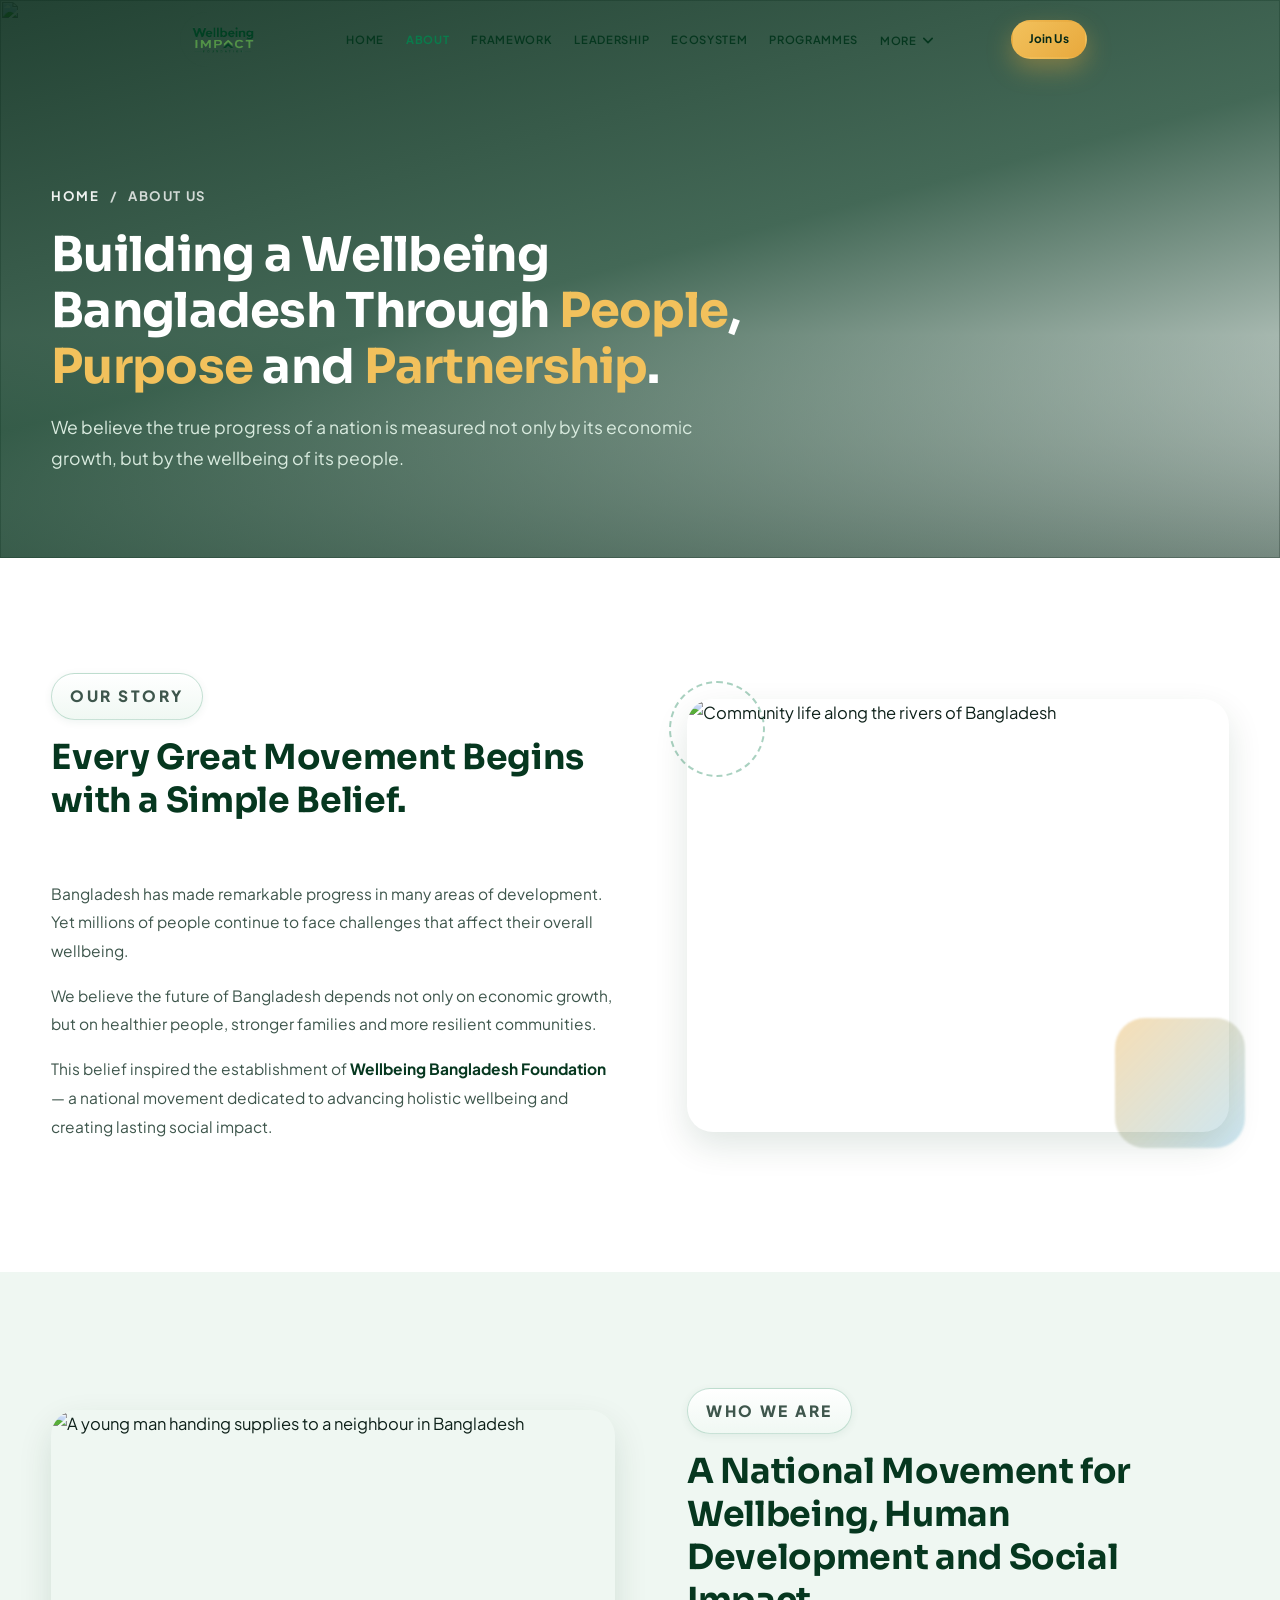
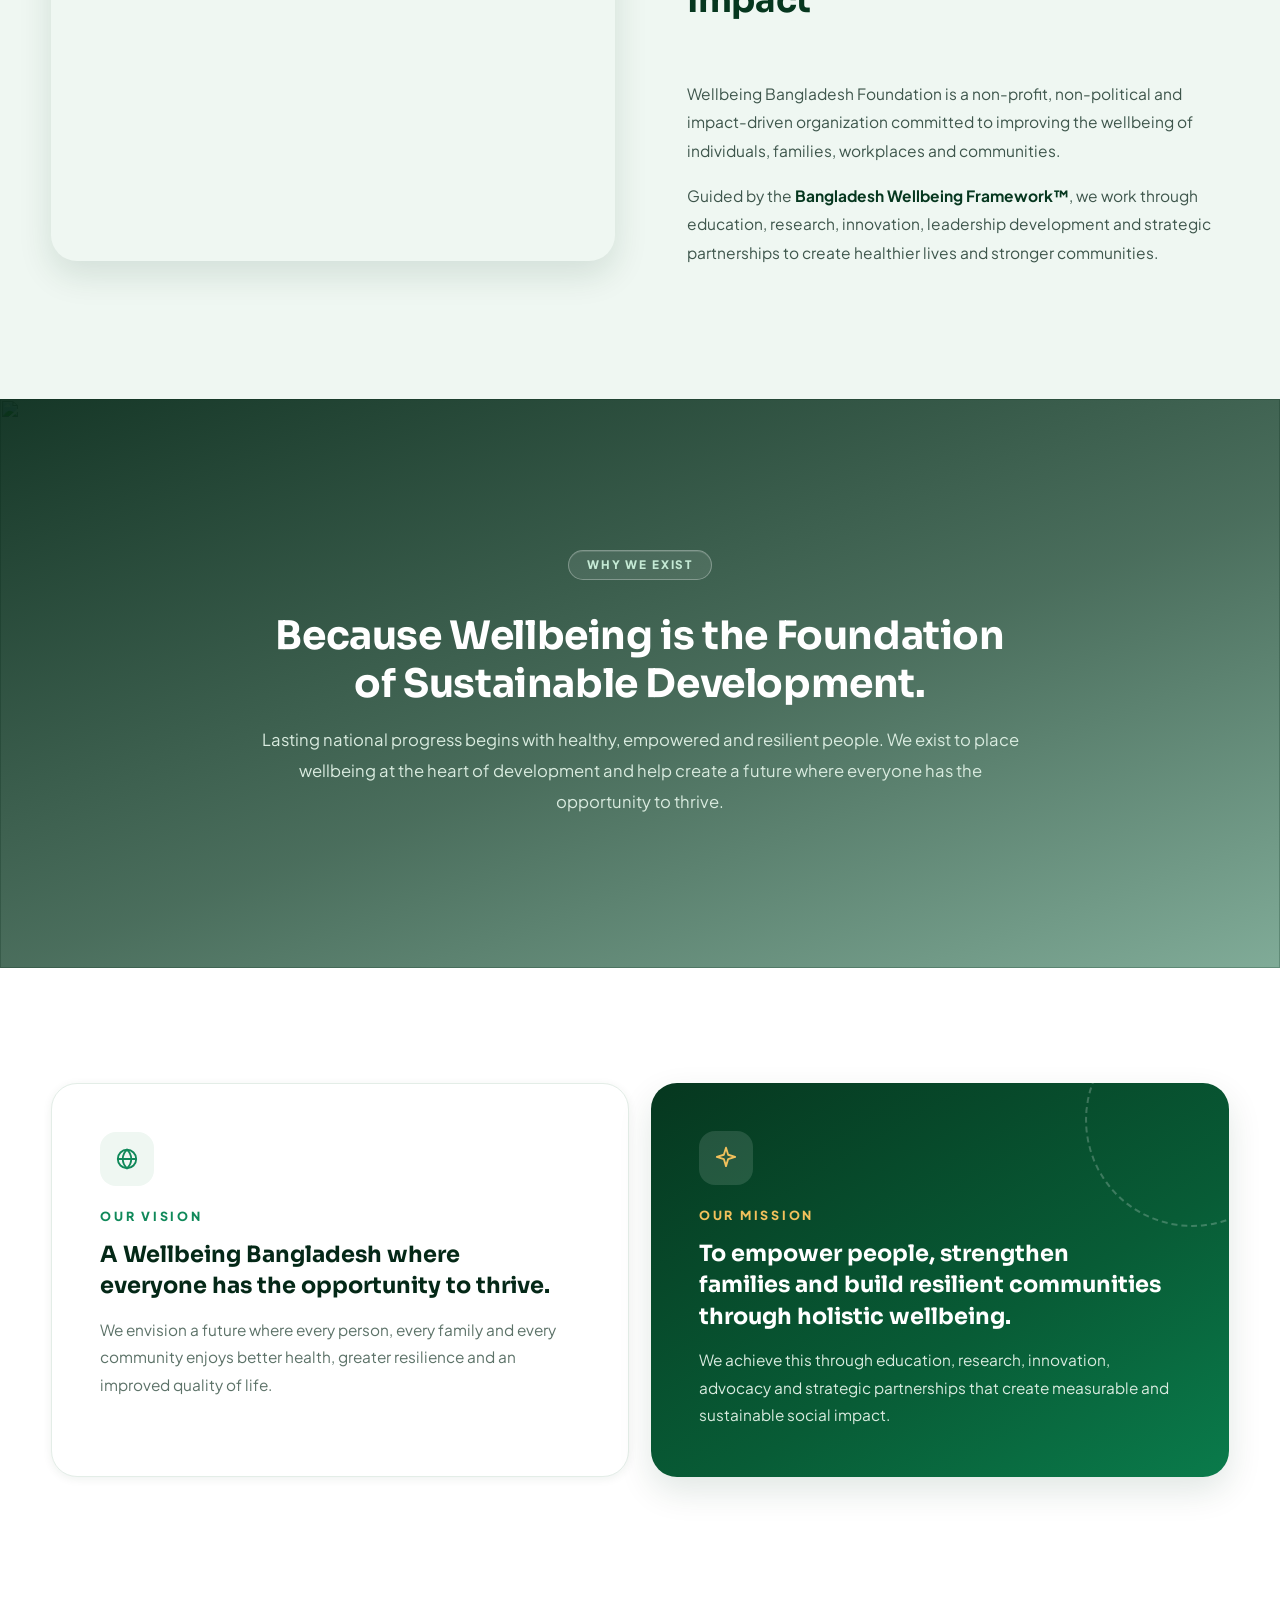
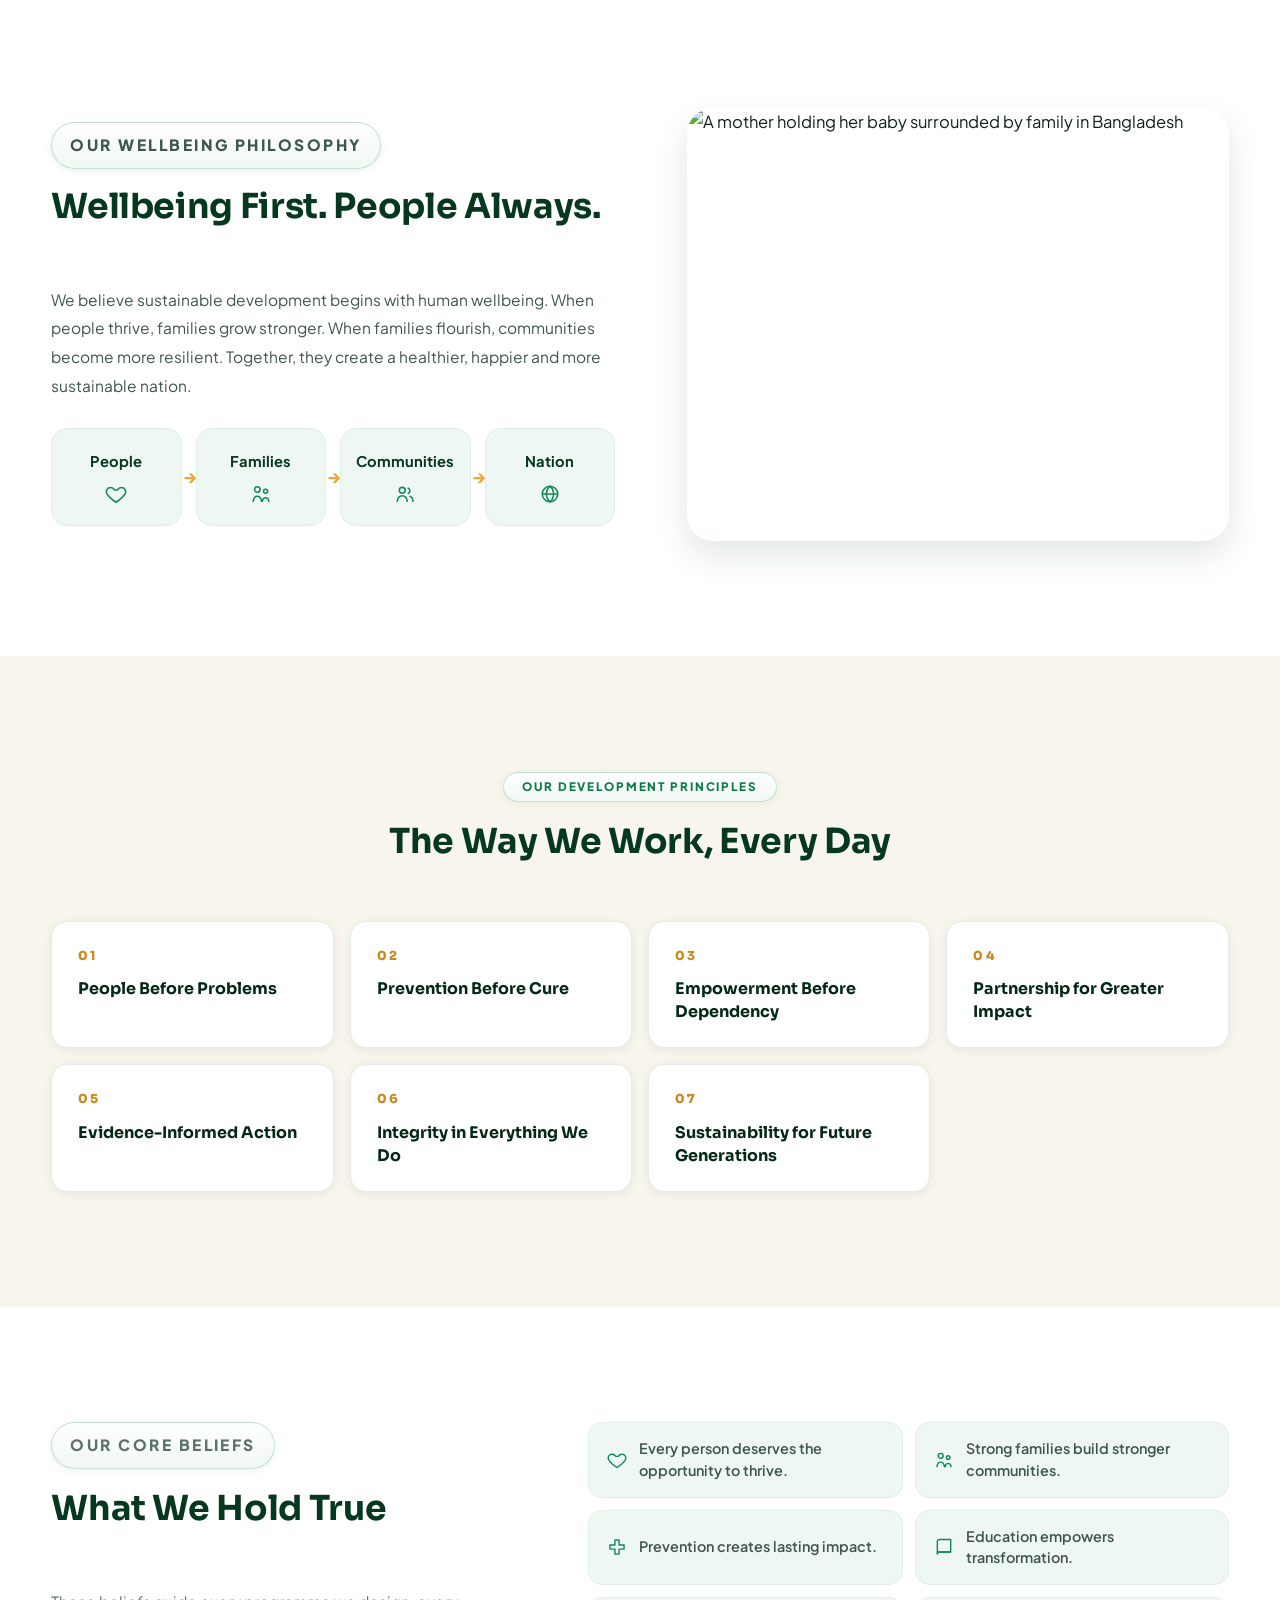
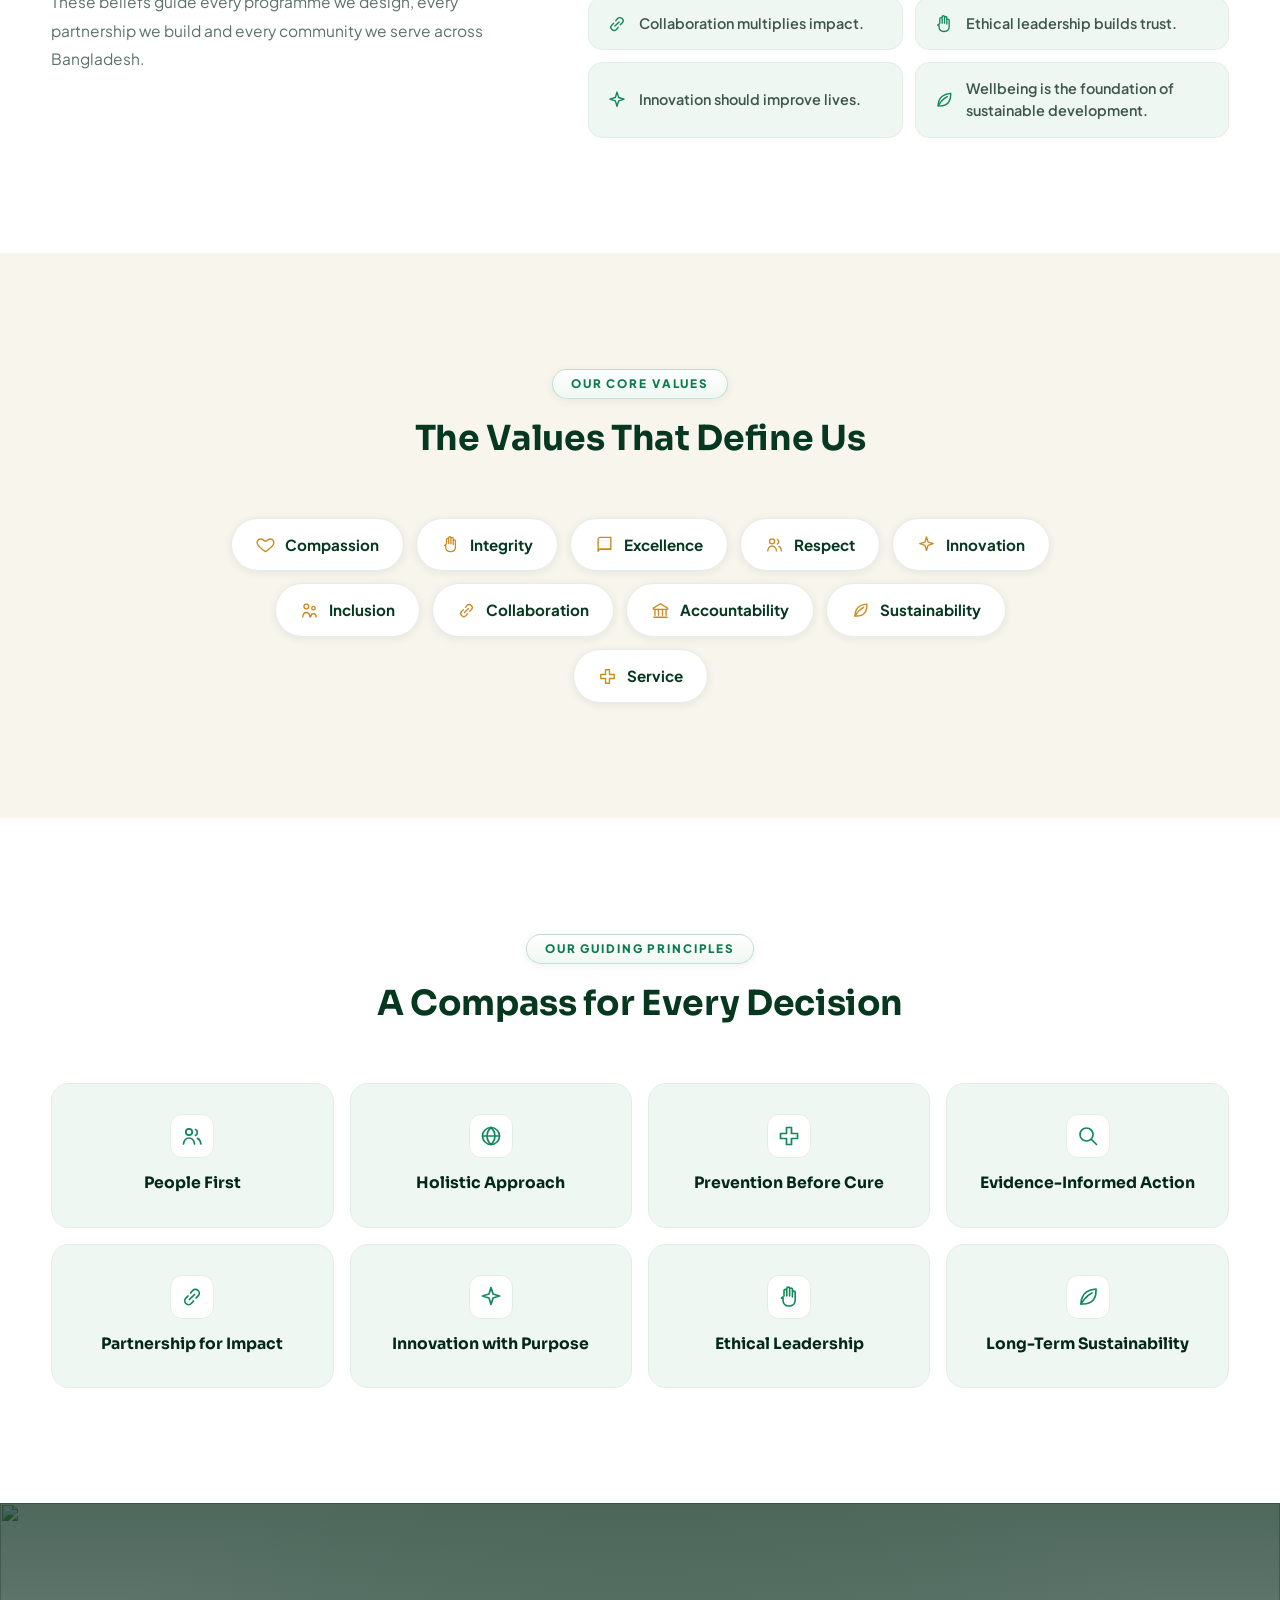
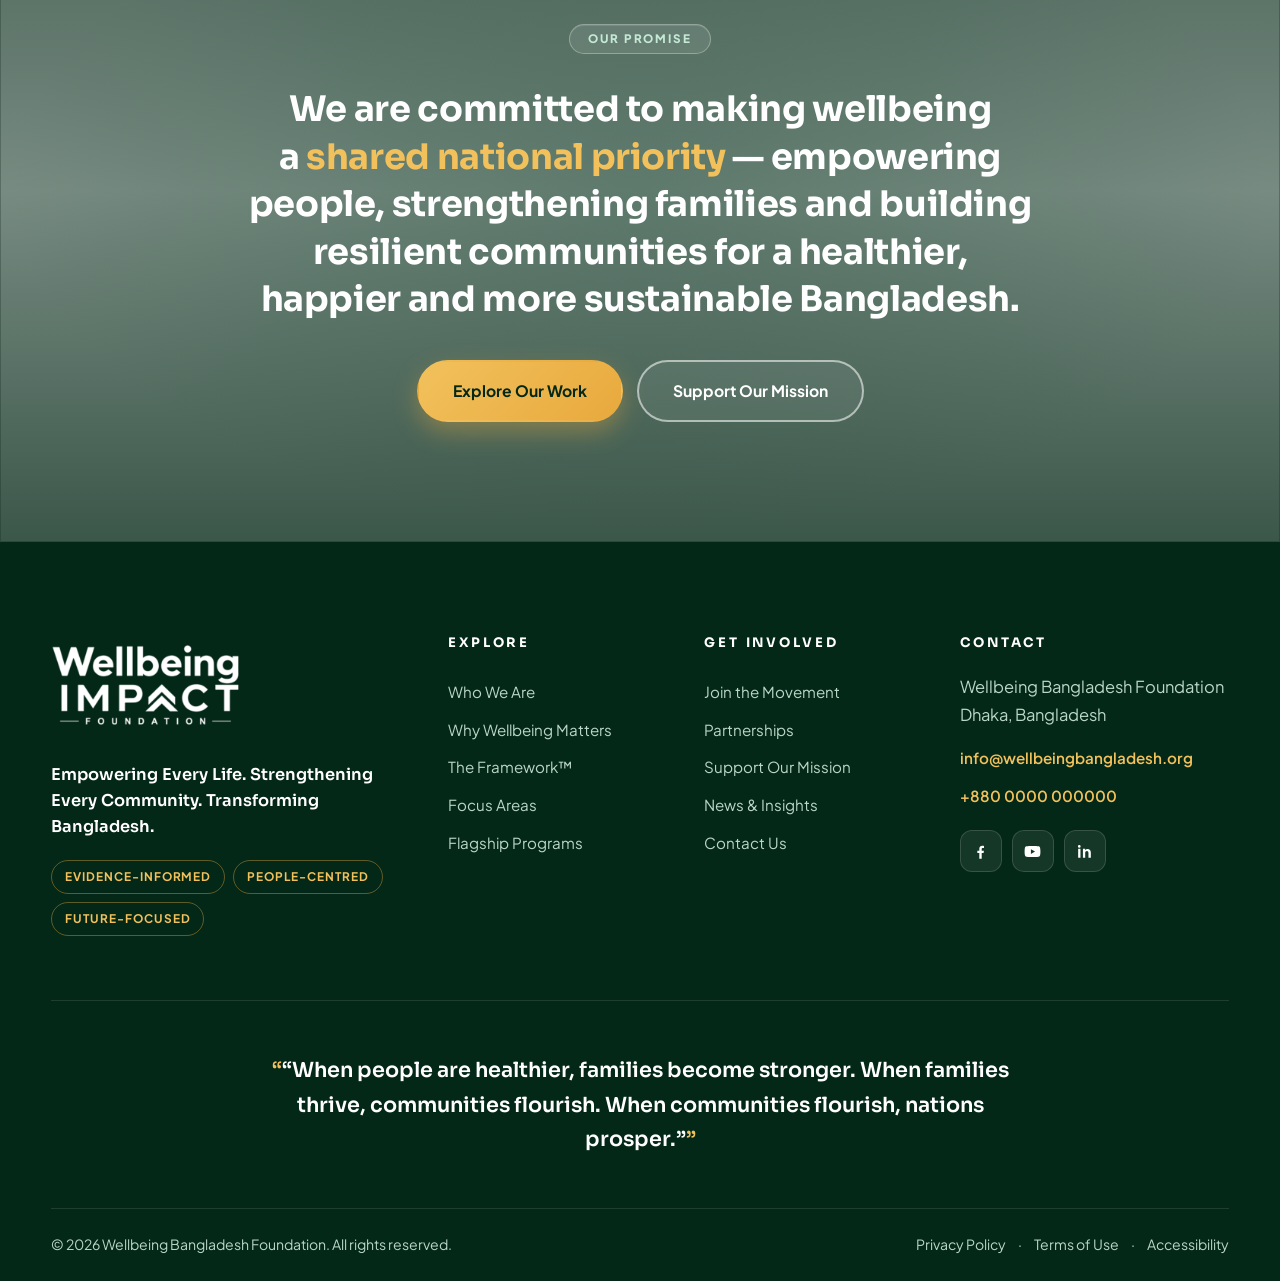
==== commit 66b98530: "add pages" ====
--- a/about.html
+++ b/about.html
@@ -1,5 +1,5 @@
 <!DOCTYPE html>
-<html lang="en">
+<html lang="en" class="dark-hero">
 <head>
   <meta charset="UTF-8" />
   <meta name="viewport" content="width=device-width, initial-scale=1.0" />
@@ -8,7 +8,7 @@
   <link rel="preconnect" href="https://fonts.googleapis.com" />
   <link rel="preconnect" href="https://fonts.gstatic.com" crossorigin />
   <link href="https://fonts.googleapis.com/css2?family=Plus+Jakarta+Sans:wght@400;500;600;700;800&family=Sora:wght@600;700;800&display=swap" rel="stylesheet" />
-  <link rel="stylesheet" href="styles.css?v=66" />
+  <link rel="stylesheet" href="styles.css?v=67" />
   <link rel="stylesheet" href="about.css?v=1" />
   <link rel="icon" type="image/png" href="assets/logo-round.png" />
 </head>
@@ -24,10 +24,10 @@
       <nav class="main-nav" id="mainNav" aria-label="Primary">
         <a href="index.html">Home</a>
         <a href="about.html" class="active" aria-current="page">About</a>
-        <a href="index.html#framework">Framework</a>
-        <a href="index.html#join">Leadership</a>
-        <a href="index.html#partners">Ecosystem</a>
-        <a href="index.html#programs">Programmes</a>
+        <a href="framework.html">Framework</a>
+        <a href="leadership.html">Leadership</a>
+        <a href="ecosystem.html">Ecosystem</a>
+        <a href="programmes.html">Programmes</a>
         <div class="nav-more" id="navMore">
           <button type="button" id="moreBtn" aria-expanded="false" aria-controls="navDrop">
             More
@@ -315,15 +315,15 @@
           <h4>Explore</h4>
           <a href="about.html#who-we-are">Who We Are</a>
           <a href="index.html#why-wellbeing">Why Wellbeing Matters</a>
-          <a href="index.html#framework">The Framework™</a>
+          <a href="framework.html">The Framework™</a>
           <a href="index.html#focus">Focus Areas</a>
-          <a href="index.html#programs">Flagship Programs</a>
+          <a href="programmes.html">Flagship Programs</a>
         </nav>
 
         <nav class="f-col" aria-label="Get involved">
           <h4>Get Involved</h4>
           <a href="index.html#join">Join the Movement</a>
-          <a href="index.html#partners">Partnerships</a>
+          <a href="ecosystem.html">Partnerships</a>
           <a href="index.html#support">Support Our Mission</a>
           <a href="index.html#news">News &amp; Insights</a>
           <a href="index.html#contact">Contact Us</a>
@@ -374,6 +374,6 @@
     </defs>
   </svg>
 
-  <script src="main.js?v=17"></script>
+  <script src="main.js?v=18"></script>
 </body>
 </html>
--- a/styles.css
+++ b/styles.css
@@ -134,7 +134,7 @@
 }
 .btn-gold:hover { transform: translateY(-3px); box-shadow: 0 16px 32px rgba(232, 169, 61, .48); }
 
-.btn-outline { border-color: var(--green-600); color: var(--green-700); background: transparent; }
+.btn-outline { border-color: var(--green-600); color: var(--green-700); background: rgba(253, 253, 253, 0.685); }
 .btn-outline:hover { background: var(--green-700); color: #fff; transform: translateY(-3px); box-shadow: var(--shadow-md); }
 
 .btn-ghost-light { border-color: rgba(255,255,255,.55); color: #fff; background: rgba(255,255,255,.06); }
@@ -154,26 +154,45 @@
   height: 55px;
   padding: 0 8px 0 7px;
   border-radius: 999px;
-  background:
-    linear-gradient(115deg, rgba(255,255,255,.60) 0%, rgba(255,255,255,.30) 42%, rgba(255,255,255,.46) 100%);
-  border: 1px solid rgba(255,255,255,.55);
-  box-shadow:
-    0 18px 50px rgba(6,55,31,.22),
-    0 2px 8px rgba(6,55,31,.10),
-    inset 0 1px 1px rgba(255,255,255,.9),
-    inset 0 -1px 2px rgba(6,55,31,.05),
-    inset 0 0 24px rgba(255,255,255,.25);
-  backdrop-filter: blur(24px) saturate(190%) brightness(1.04);
-  -webkit-backdrop-filter: blur(24px) saturate(190%) brightness(1.04);
-  transition: box-shadow .35s ease, background-color .35s ease;
+  background: transparent;
+  border: 1px solid transparent;
+  box-shadow: none;
+  backdrop-filter: blur(0px) saturate(100%);
+  -webkit-backdrop-filter: blur(0px) saturate(100%);
+  transition:
+    background-color .5s ease,
+    border-color .5s ease,
+    box-shadow .5s ease,
+    backdrop-filter .5s ease,
+    -webkit-backdrop-filter .5s ease;
 }
 .site-header.scrolled .nav-pill {
   background:
     linear-gradient(115deg, rgba(255,255,255,.72) 0%, rgba(255,255,255,.5) 45%, rgba(255,255,255,.62) 100%);
+  border-color: rgba(255,255,255,.55);
   box-shadow:
     0 22px 55px rgba(6,55,31,.28),
     inset 0 1px 1px rgba(255,255,255,.95),
     inset 0 -1px 2px rgba(6,55,31,.06);
+  backdrop-filter: blur(24px) saturate(190%) brightness(1.04);
+  -webkit-backdrop-filter: blur(24px) saturate(190%) brightness(1.04);
+}
+
+/* ---------- Dark-hero pages: white nav while pill is transparent at top ---------- */
+body.dark-hero .site-header:not(.scrolled) .main-nav a,
+body.dark-hero .site-header:not(.scrolled) .nav-more > button {
+  color: rgba(255,255,255,.95);
+}
+body.dark-hero .site-header:not(.scrolled) .main-nav a:hover,
+body.dark-hero .site-header:not(.scrolled) .nav-more > button:hover {
+  background: rgba(255,255,255,.16);
+  color: #fff;
+}
+body.dark-hero .site-header:not(.scrolled) .nav-toggle span { background: #fff; }
+body.dark-hero .site-header:not(.scrolled) .brand img {
+  filter: brightness(0) invert(1);
+  background: transparent;
+  box-shadow: none;
 }
 
 .brand { display: inline-flex; align-items: center; flex-shrink: 0; justify-self: start; padding-left: 4px; }
--- a/about.css
+++ b/about.css
@@ -108,11 +108,12 @@
   position: absolute; inset: 0;
   width: 100%; height: 100%;
   object-fit: cover; object-position: 50% 40%;
+  object-position: center bottom;
   z-index: -2;
 }
 .why-veil {
   position: absolute; inset: 0; z-index: -1;
-  background: linear-gradient(160deg, rgba(4, 40, 23, .93), rgba(6, 55, 31, .86) 55%, rgba(8, 92, 54, .8));
+  background: linear-gradient(160deg, rgba(4, 40, 23, .93), rgba(6, 55, 31, 0.727) 55%, rgba(8, 92, 54, 0.514));
 }
 .why-inner { position: relative; }
 .why-title {
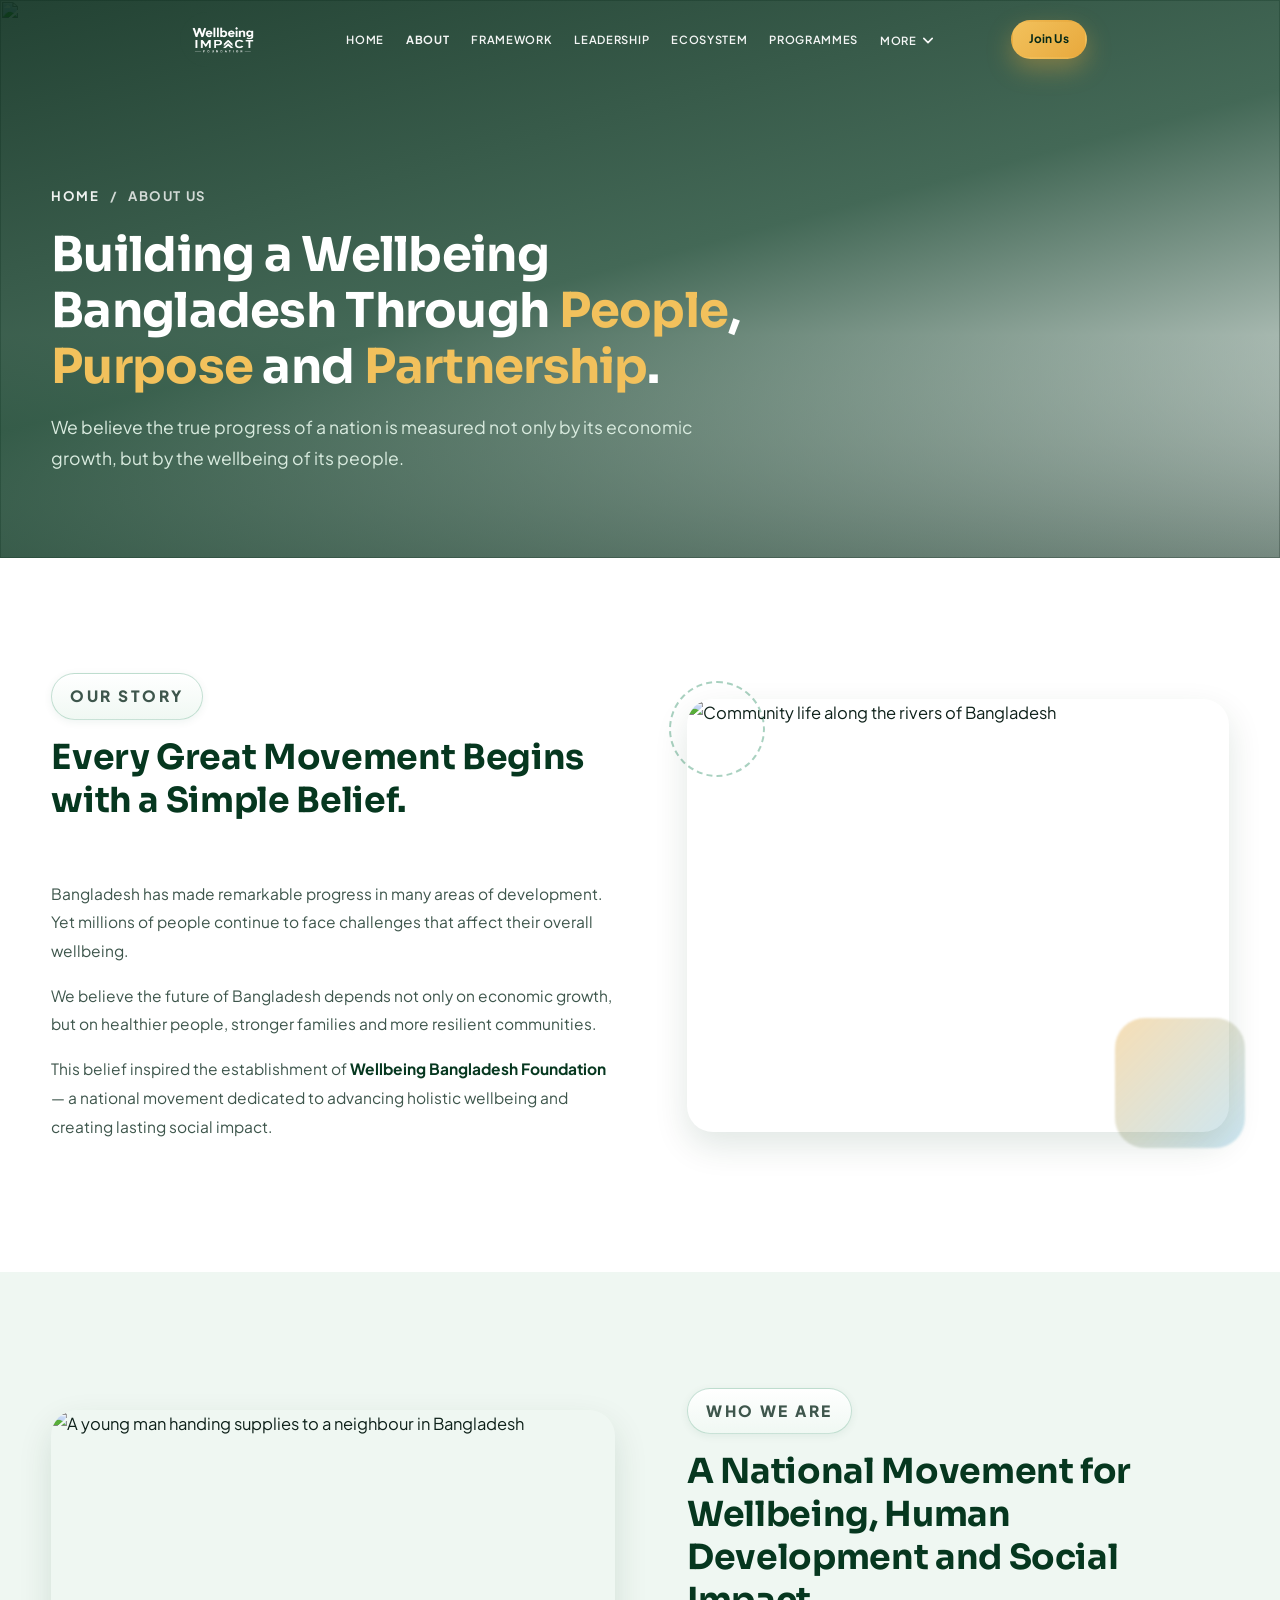
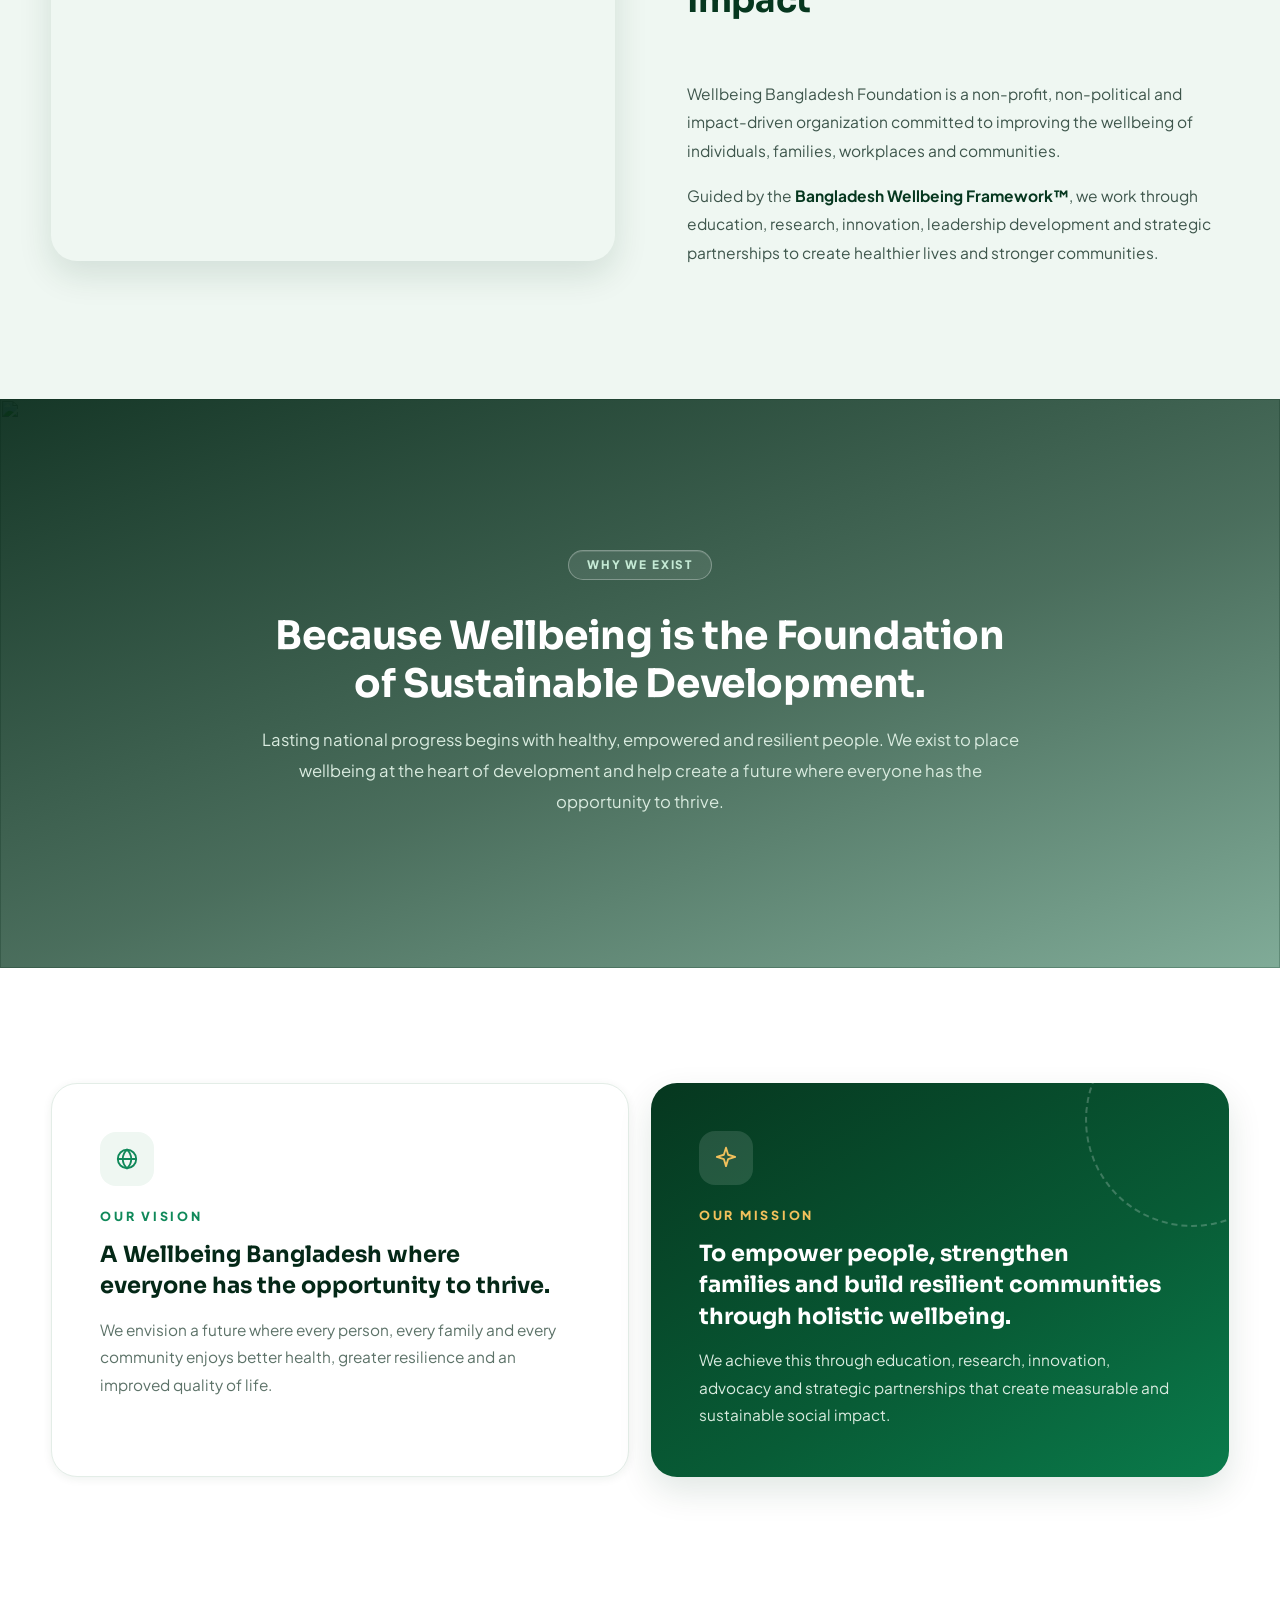
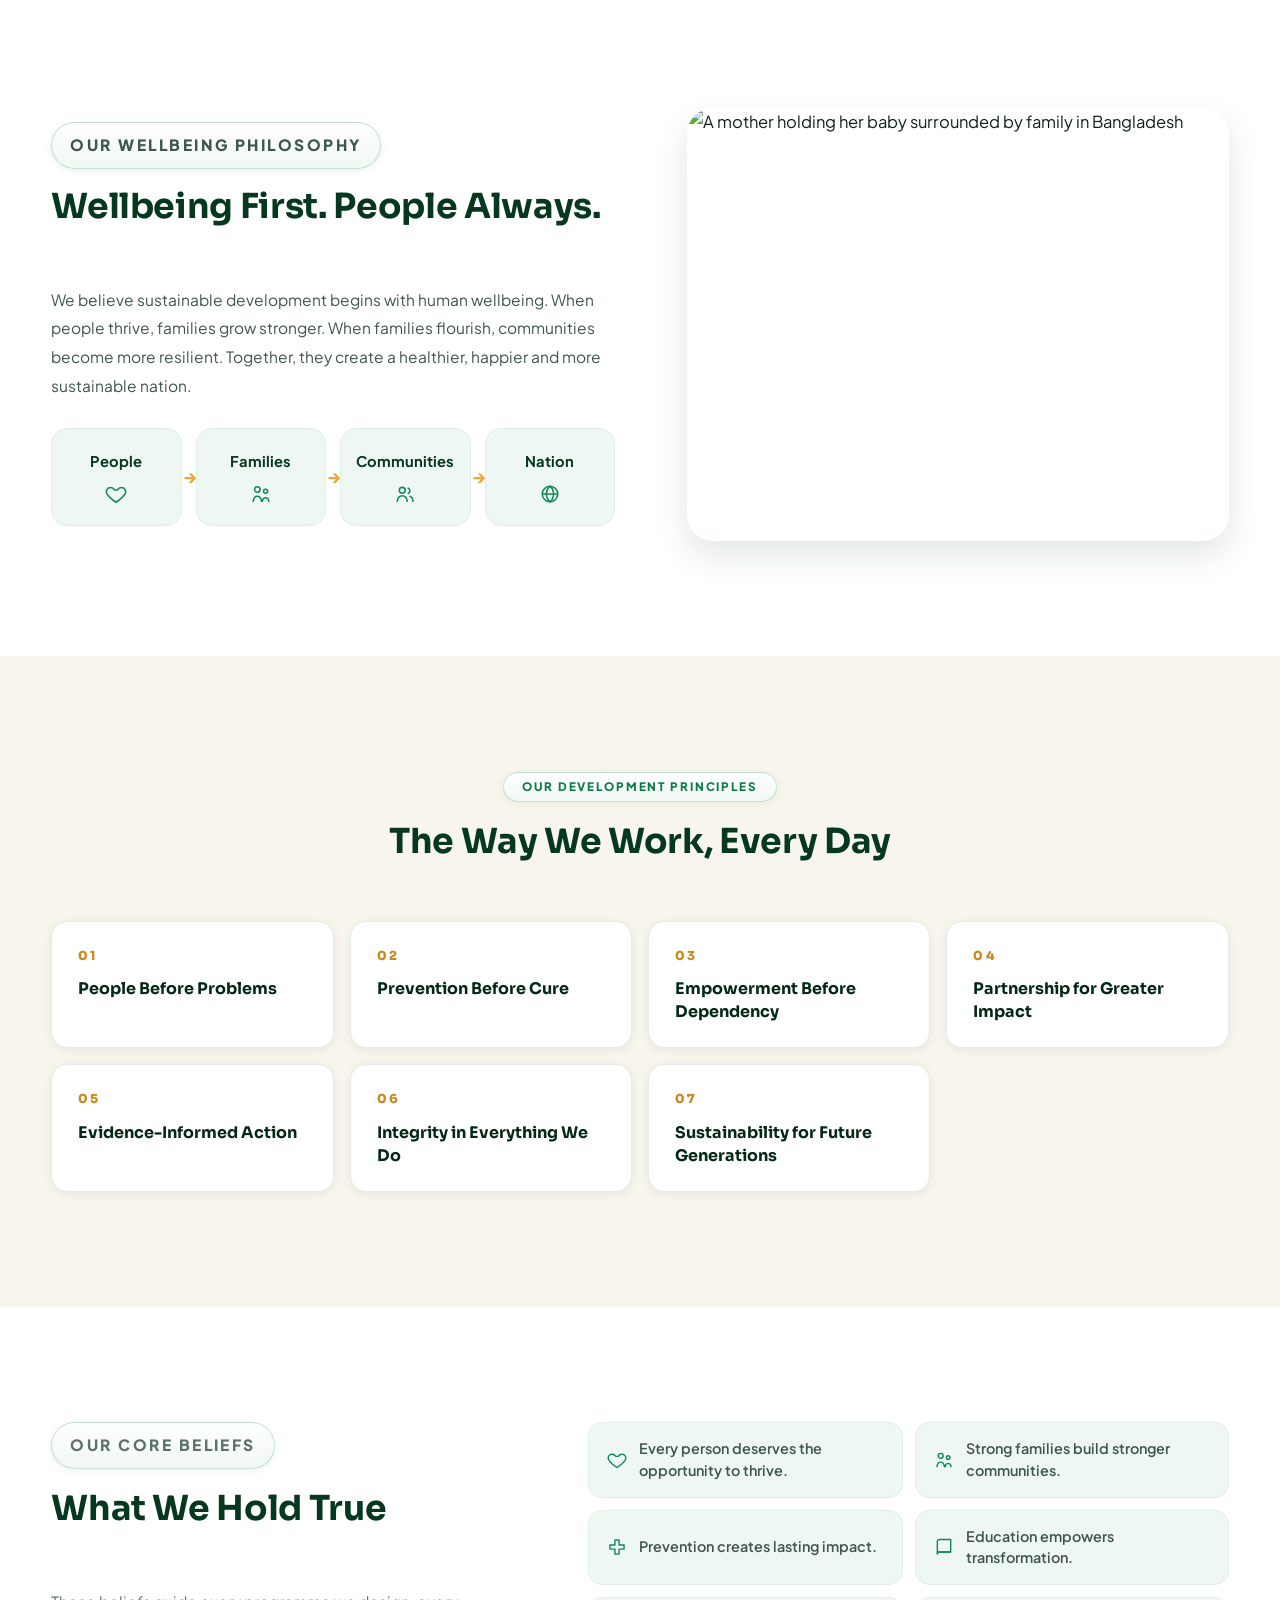
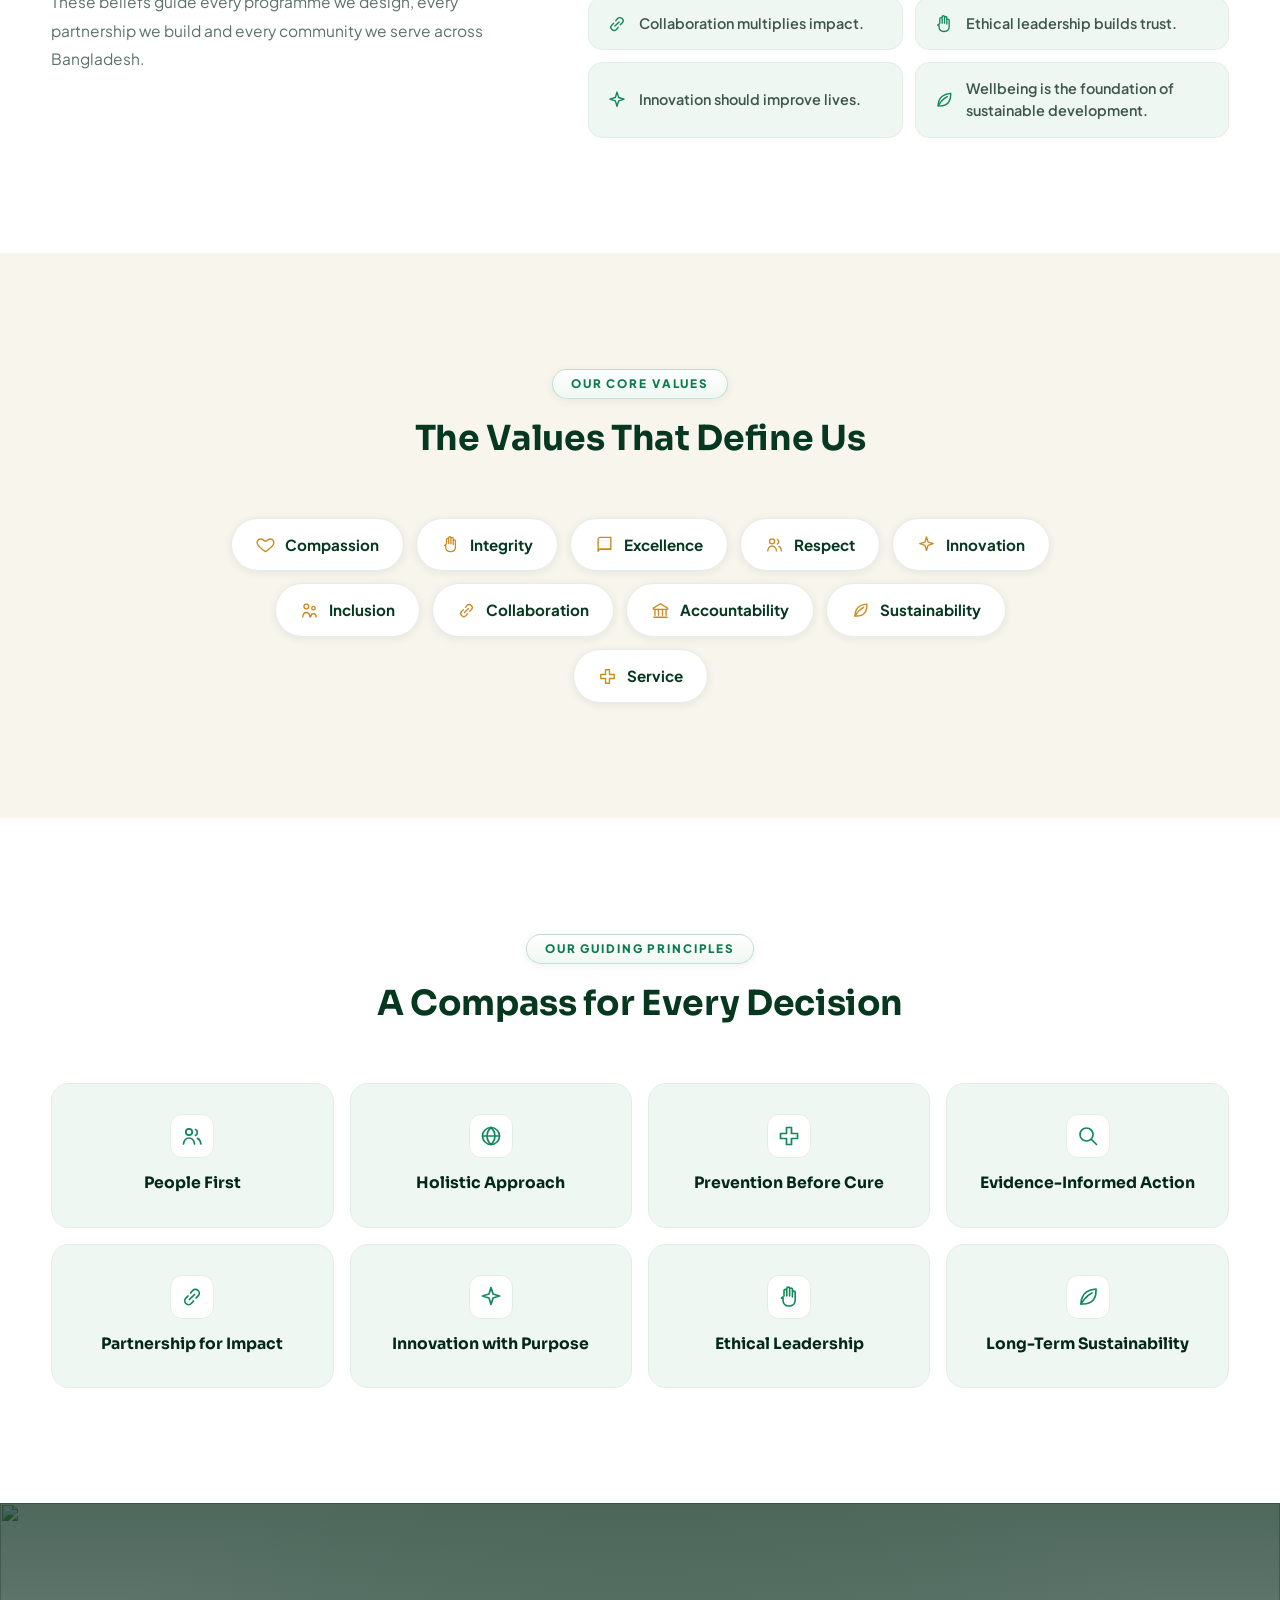
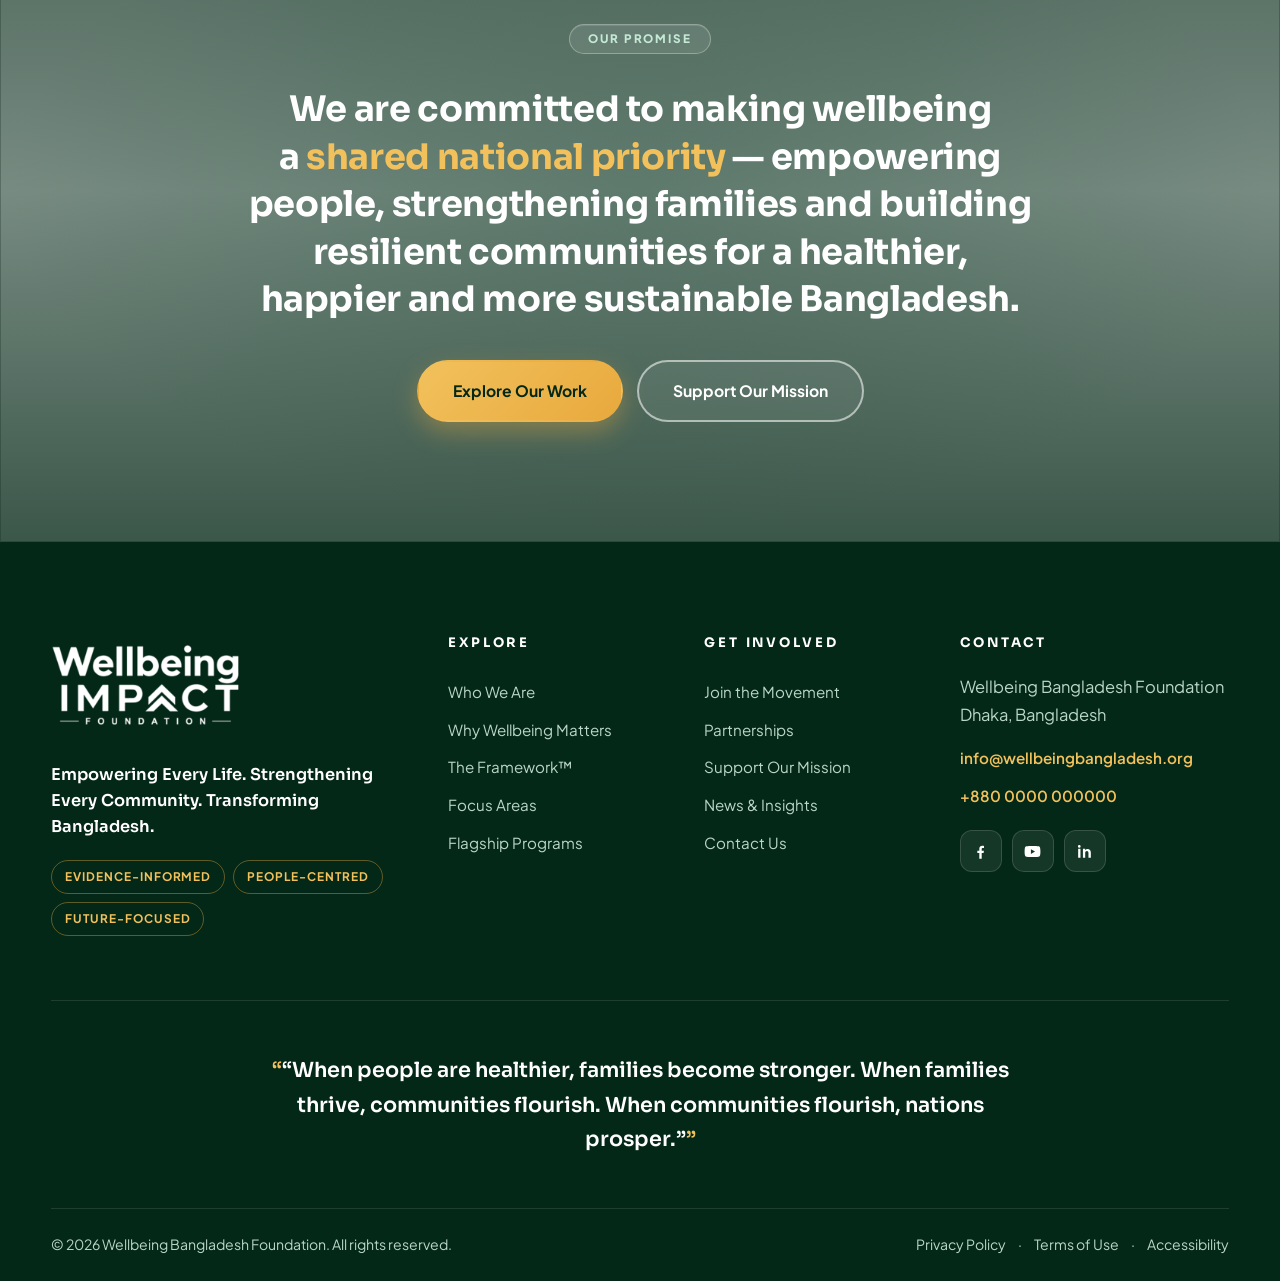
==== commit aa128669: "css update" ====
--- a/about.html
+++ b/about.html
@@ -8,7 +8,7 @@
   <link rel="preconnect" href="https://fonts.googleapis.com" />
   <link rel="preconnect" href="https://fonts.gstatic.com" crossorigin />
   <link href="https://fonts.googleapis.com/css2?family=Plus+Jakarta+Sans:wght@400;500;600;700;800&family=Sora:wght@600;700;800&display=swap" rel="stylesheet" />
-  <link rel="stylesheet" href="styles.css?v=67" />
+  <link rel="stylesheet" href="styles.css?v=68" />
   <link rel="stylesheet" href="about.css?v=1" />
   <link rel="icon" type="image/png" href="assets/logo-round.png" />
 </head>
--- a/styles.css
+++ b/styles.css
@@ -168,28 +168,28 @@
 }
 .site-header.scrolled .nav-pill {
   background:
-    linear-gradient(115deg, rgba(255,255,255,.72) 0%, rgba(255,255,255,.5) 45%, rgba(255,255,255,.62) 100%);
+    linear-gradient(115deg, rgb(255, 255, 255) 0%, rgb(255, 255, 255) 45%, rgb(255, 255, 255) 100%);
   border-color: rgba(255,255,255,.55);
   box-shadow:
     0 22px 55px rgba(6,55,31,.28),
     inset 0 1px 1px rgba(255,255,255,.95),
     inset 0 -1px 2px rgba(6,55,31,.06);
-  backdrop-filter: blur(24px) saturate(190%) brightness(1.04);
-  -webkit-backdrop-filter: blur(24px) saturate(190%) brightness(1.04);
+  /* backdrop-filter: blur(24px) saturate(190%) brightness(1.04);
+  -webkit-backdrop-filter: blur(24px) saturate(190%) brightness(1.04); */
 }
 
 /* ---------- Dark-hero pages: white nav while pill is transparent at top ---------- */
-body.dark-hero .site-header:not(.scrolled) .main-nav a,
-body.dark-hero .site-header:not(.scrolled) .nav-more > button {
+.dark-hero .site-header:not(.scrolled) .main-nav a,
+.dark-hero .site-header:not(.scrolled) .nav-more > button {
   color: rgba(255,255,255,.95);
 }
-body.dark-hero .site-header:not(.scrolled) .main-nav a:hover,
-body.dark-hero .site-header:not(.scrolled) .nav-more > button:hover {
+.dark-hero .site-header:not(.scrolled) .main-nav a:hover,
+.dark-hero .site-header:not(.scrolled) .nav-more > button:hover {
   background: rgba(255,255,255,.16);
   color: #fff;
 }
-body.dark-hero .site-header:not(.scrolled) .nav-toggle span { background: #fff; }
-body.dark-hero .site-header:not(.scrolled) .brand img {
+.dark-hero .site-header:not(.scrolled) .nav-toggle span { background: #fff; }
+.dark-hero .site-header:not(.scrolled) .brand img {
   filter: brightness(0) invert(1);
   background: transparent;
   box-shadow: none;
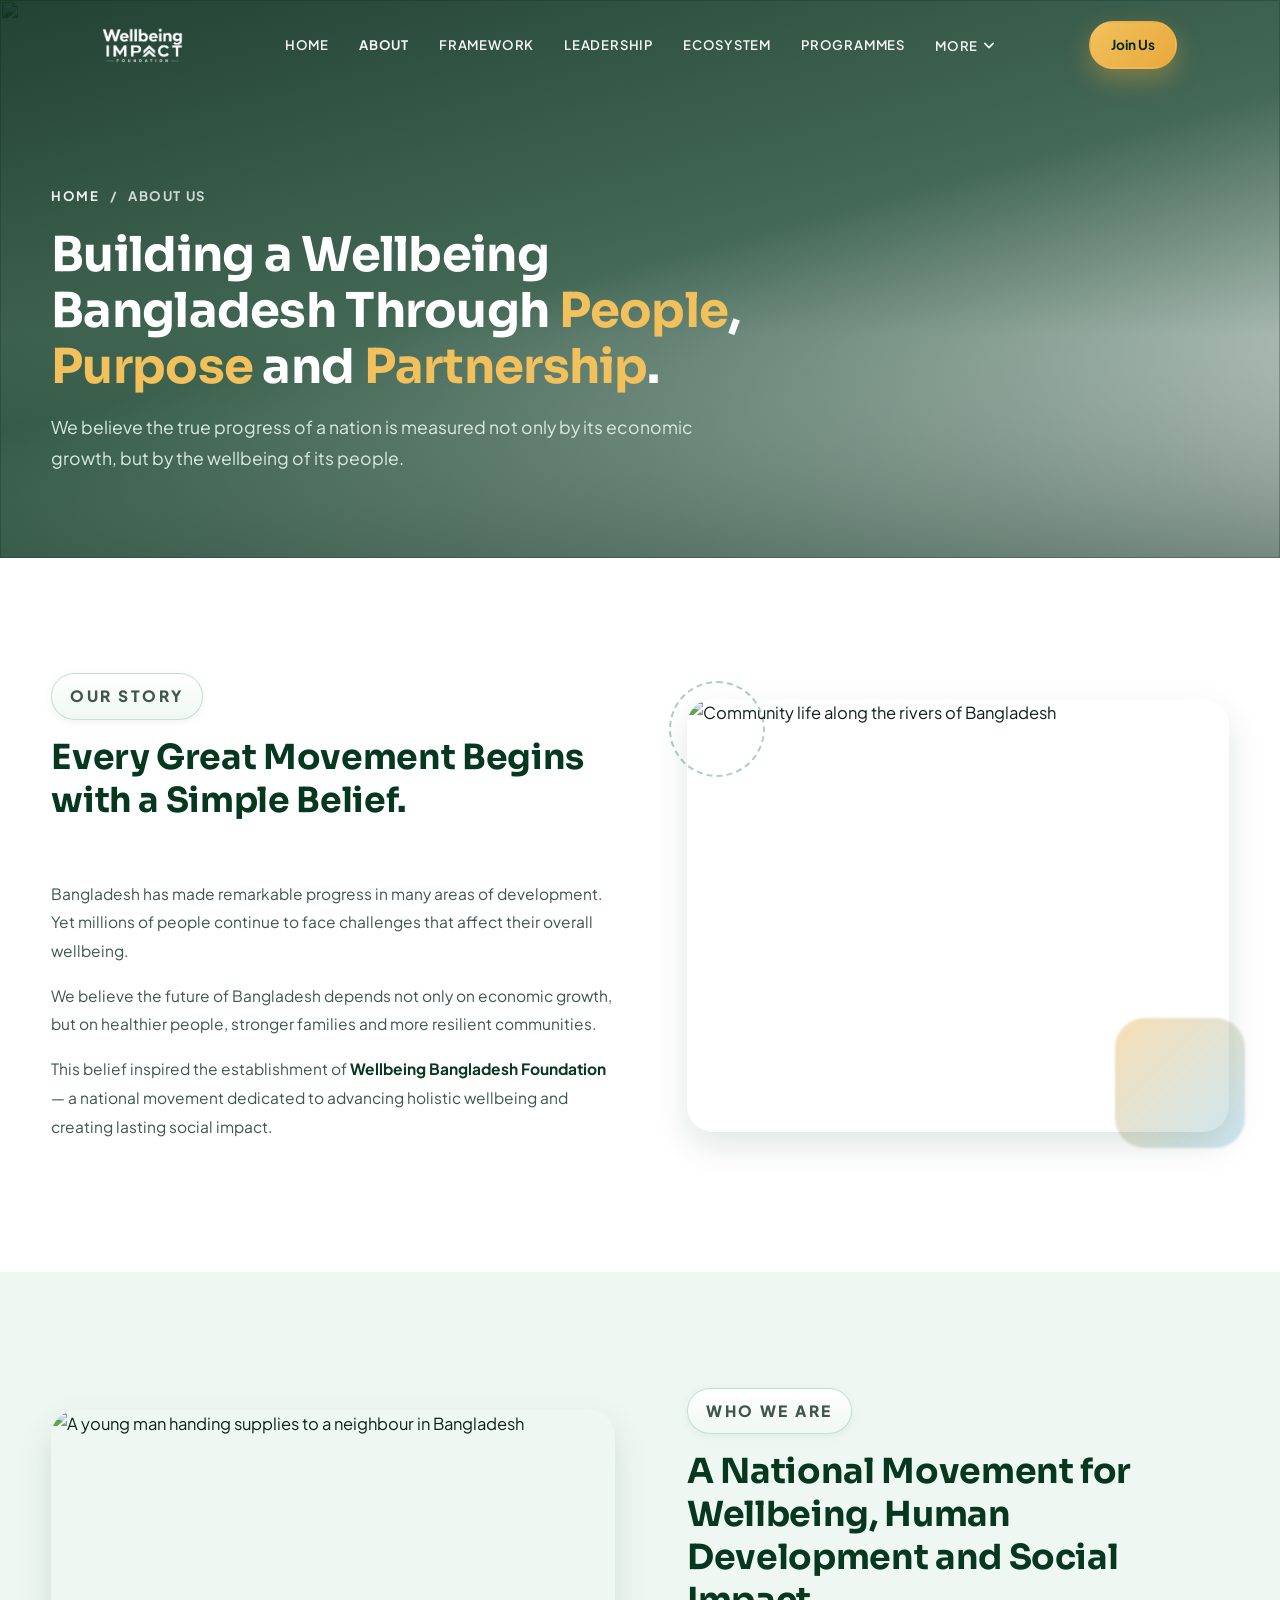
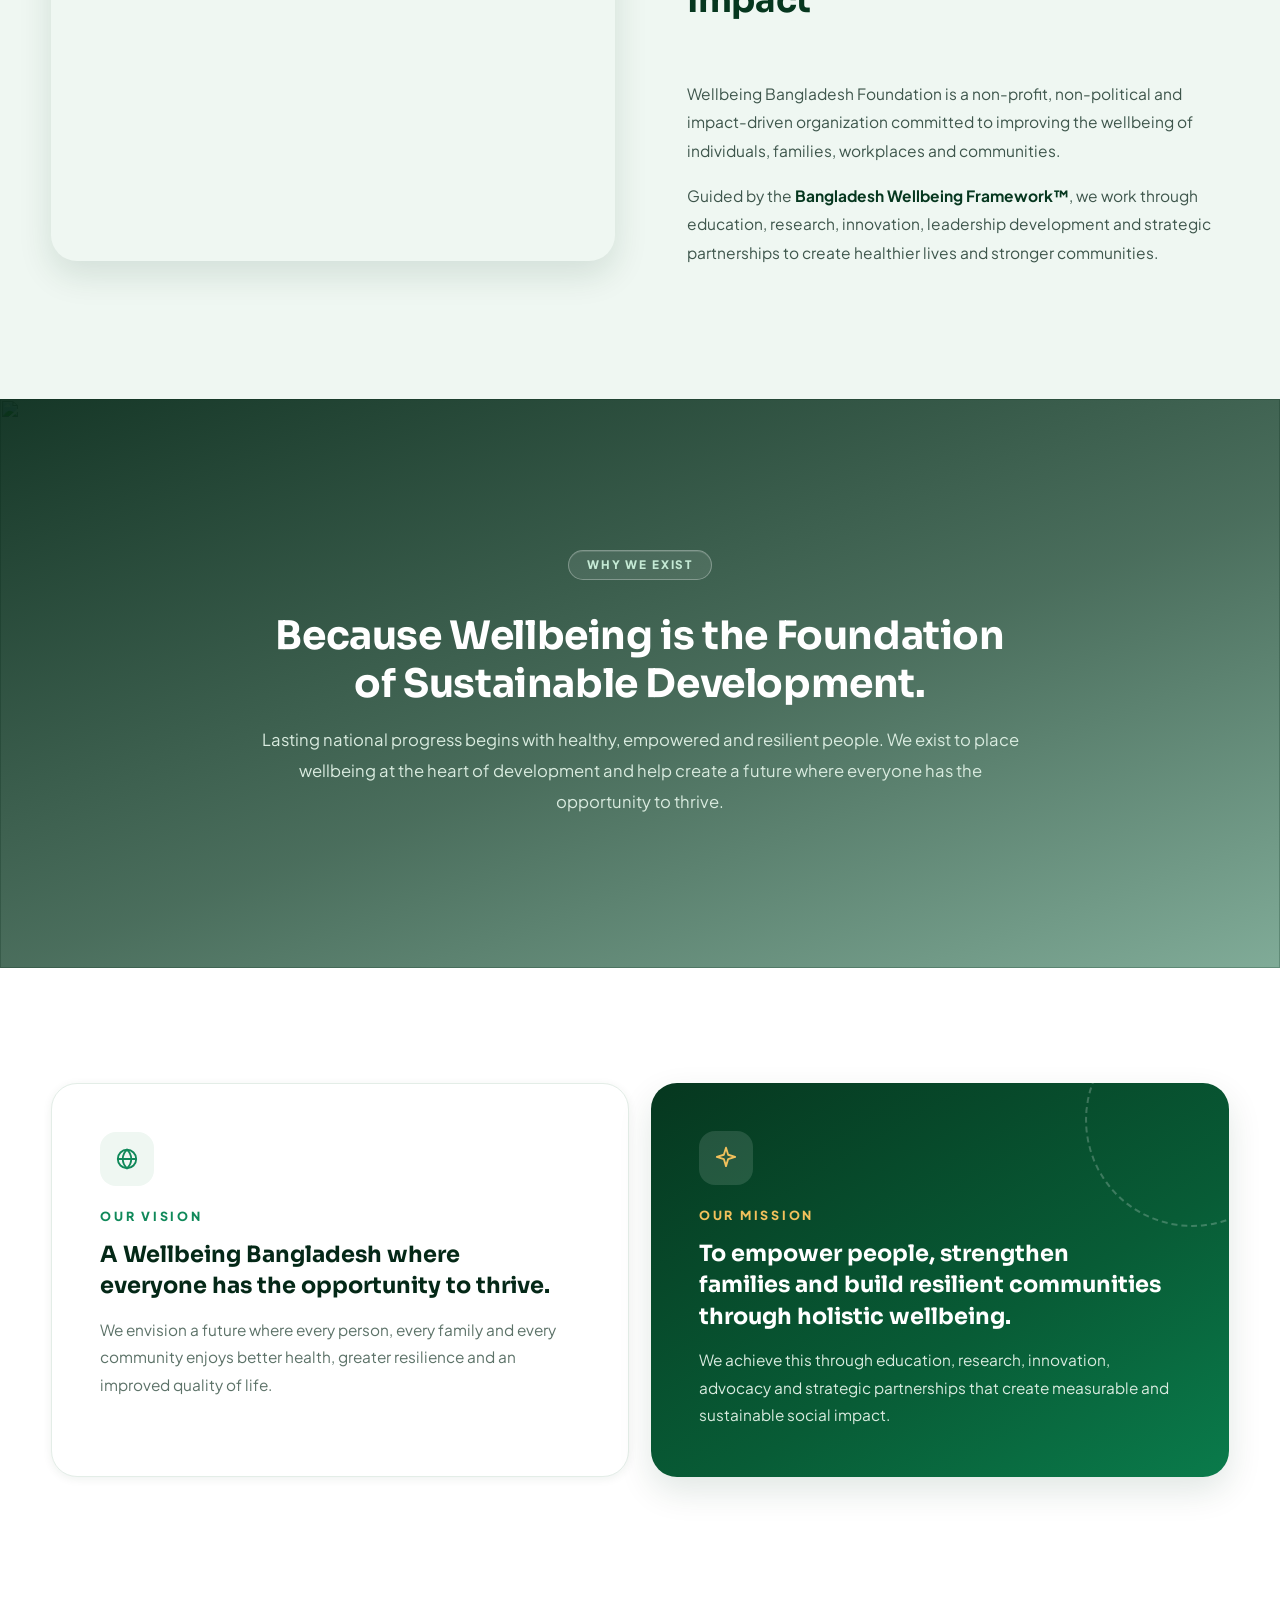
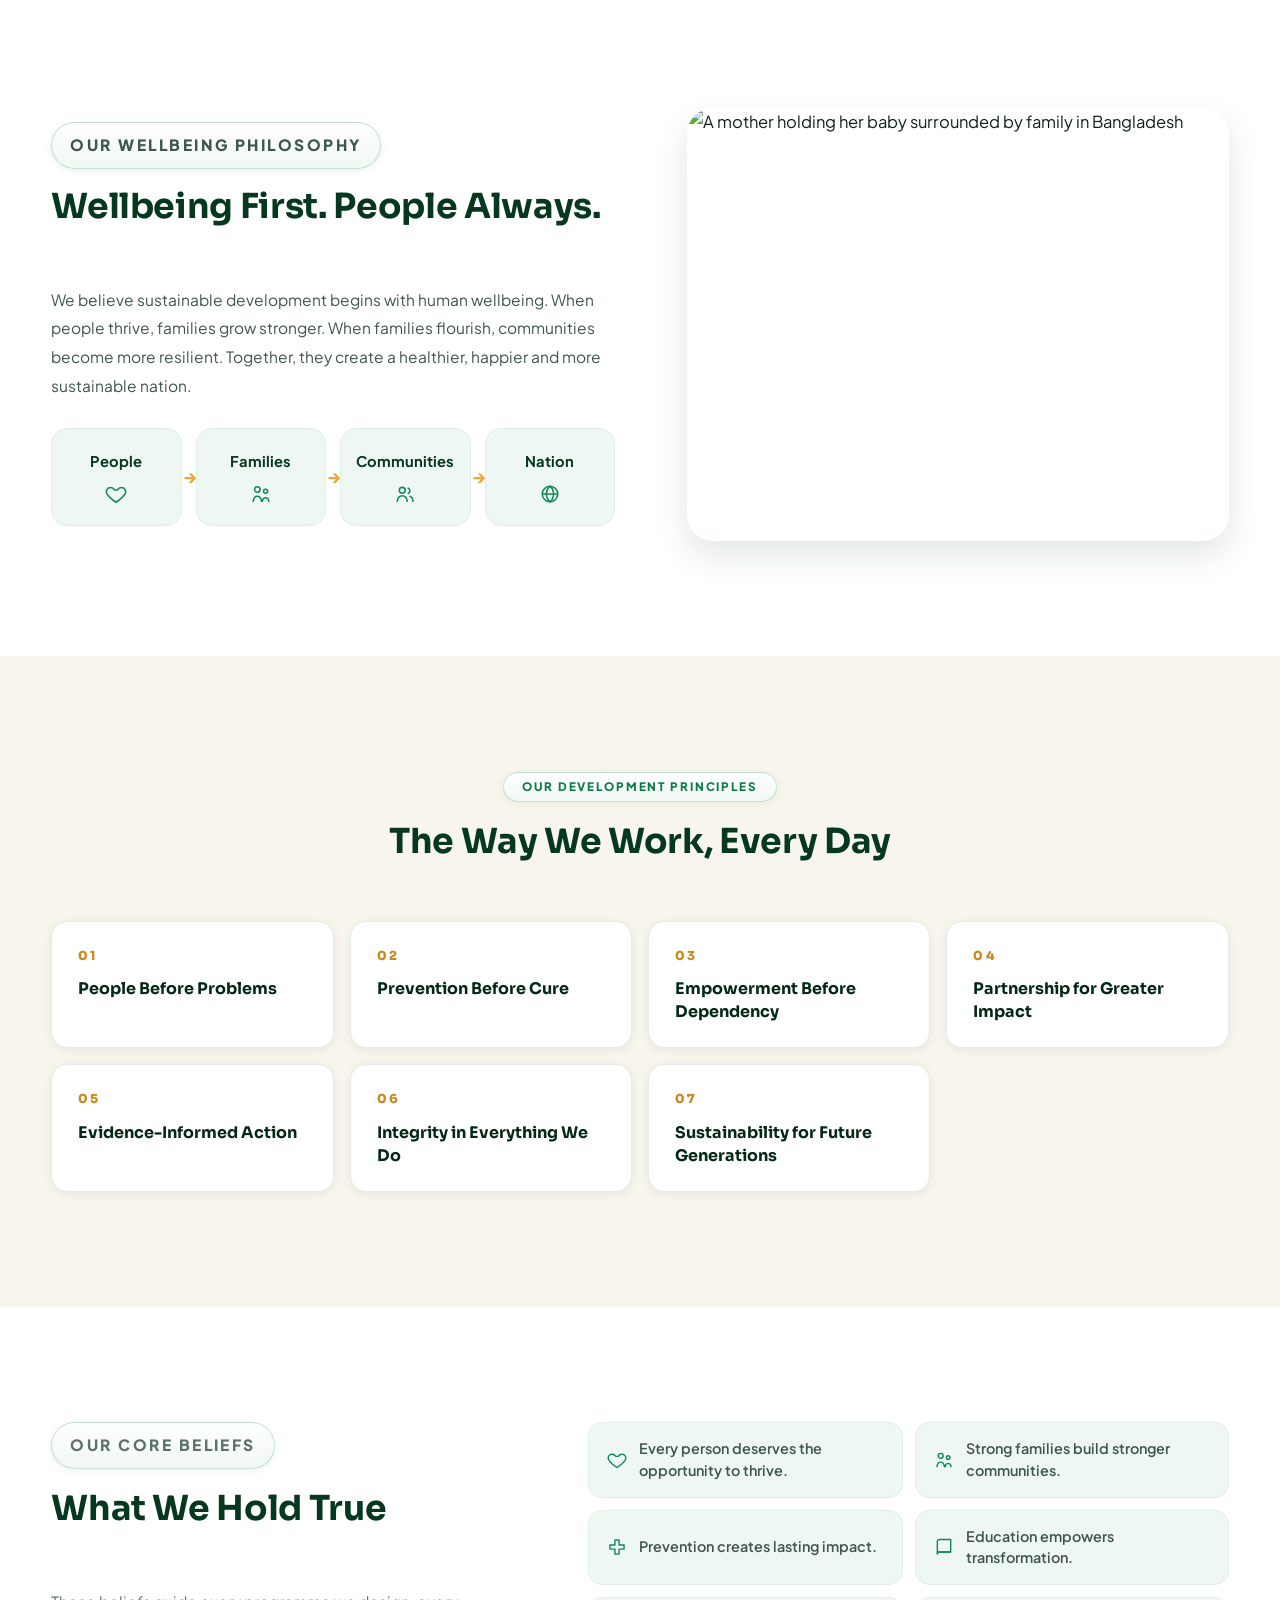
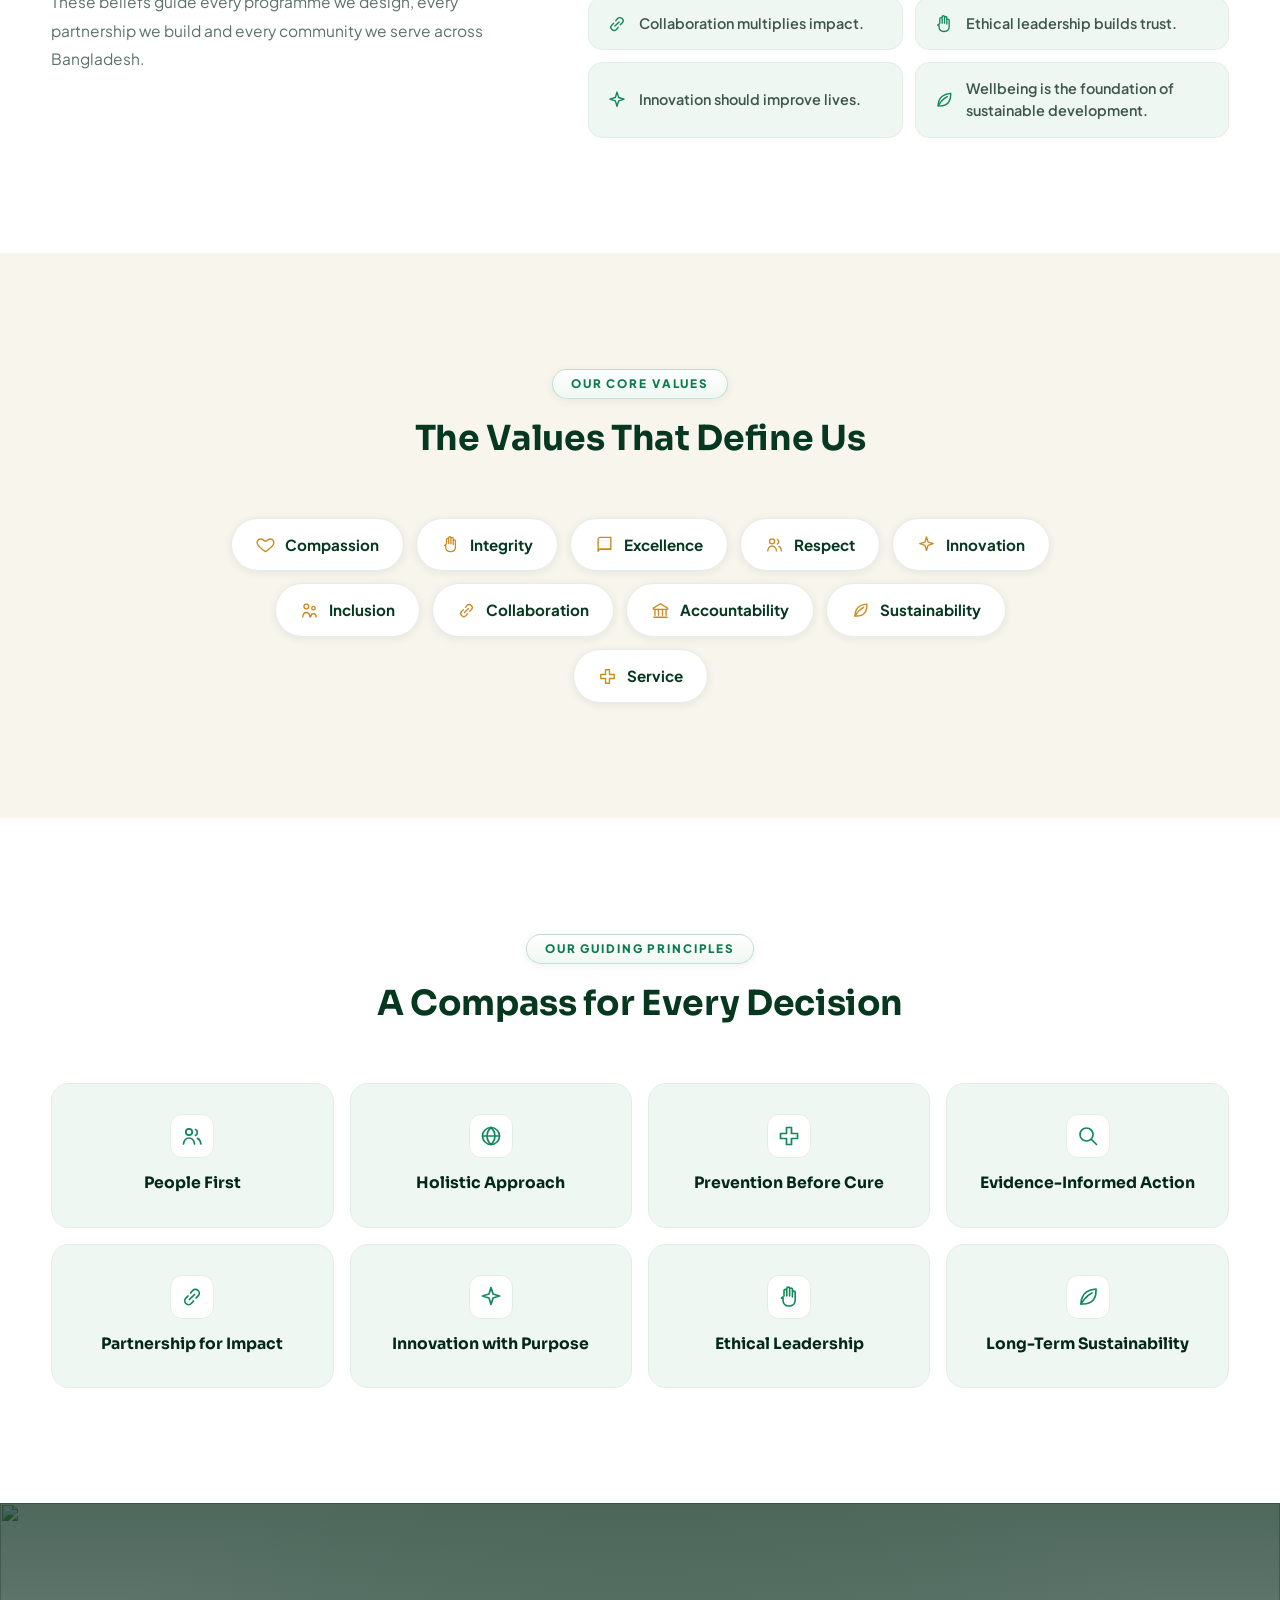
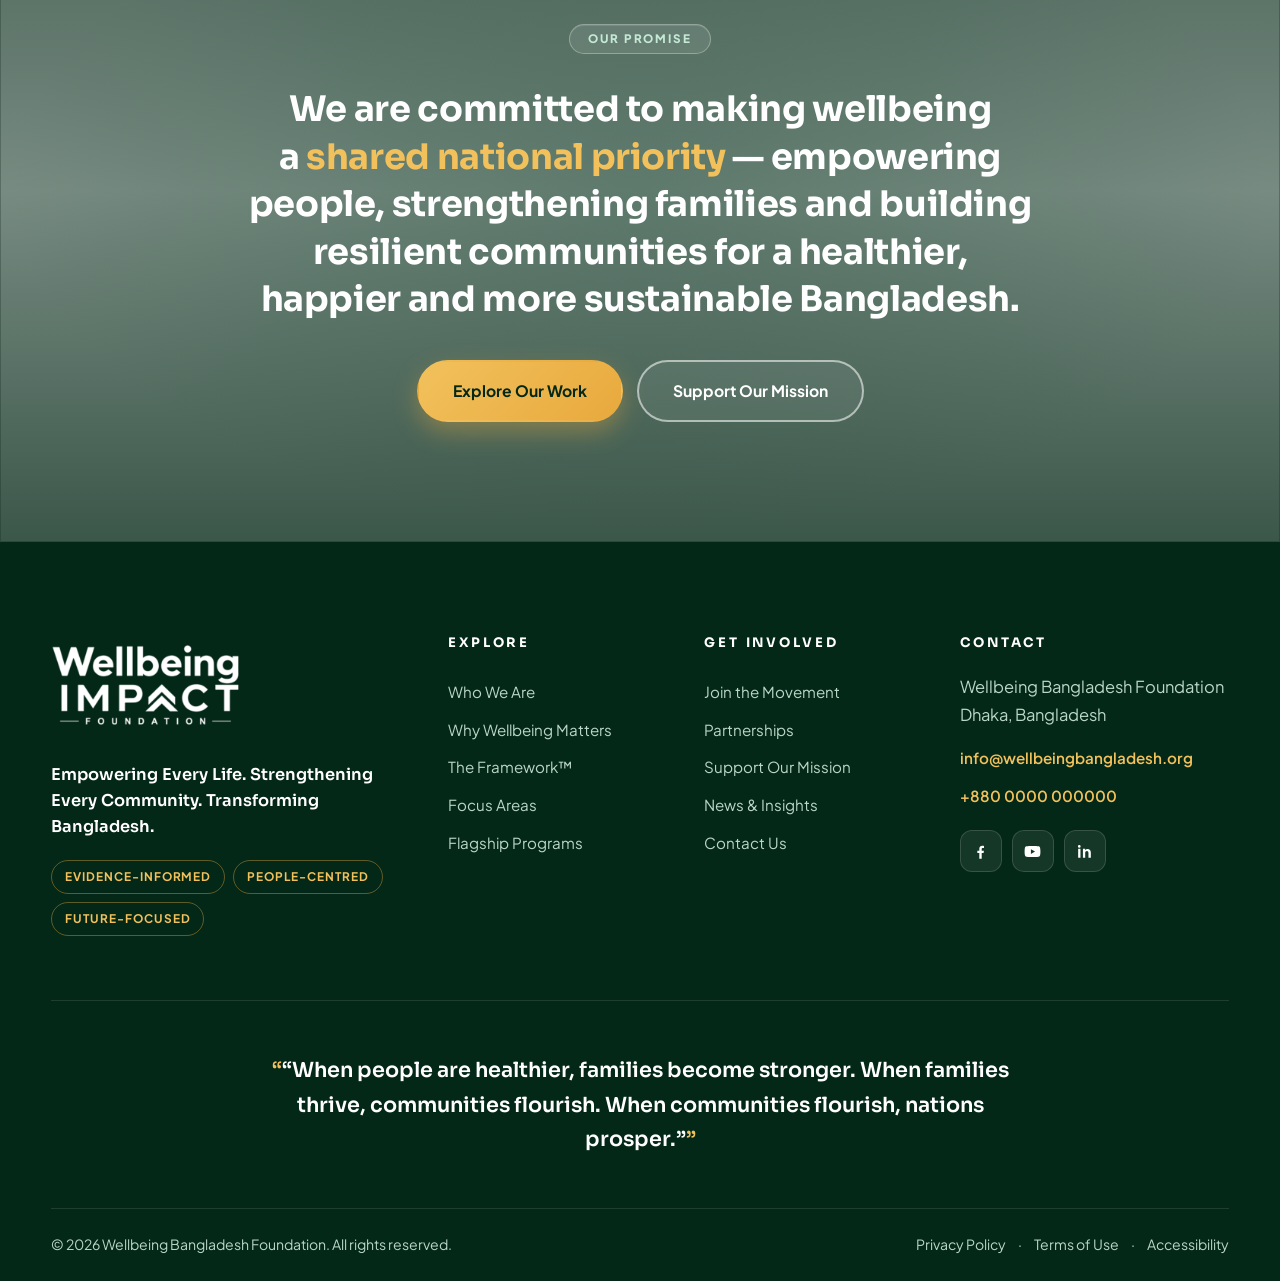
==== commit bf43eca8: "header edited" ====
--- a/about.html
+++ b/about.html
@@ -8,7 +8,7 @@
   <link rel="preconnect" href="https://fonts.googleapis.com" />
   <link rel="preconnect" href="https://fonts.gstatic.com" crossorigin />
   <link href="https://fonts.googleapis.com/css2?family=Plus+Jakarta+Sans:wght@400;500;600;700;800&family=Sora:wght@600;700;800&display=swap" rel="stylesheet" />
-  <link rel="stylesheet" href="styles.css?v=68" />
+  <link rel="stylesheet" href="styles.css?v=71" />
   <link rel="stylesheet" href="about.css?v=1" />
   <link rel="icon" type="image/png" href="assets/logo-round.png" />
 </head>
@@ -37,7 +37,7 @@
             <a href="index.html#impact">Impact</a>
             <a href="index.html#news">News &amp; Insights</a>
             <a href="index.html#focus">Focus Areas</a>
-            <a href="index.html#contact">Contact</a>
+            <a href="contact.html">Contact</a>
           </div>
         </div>
       </nav>
@@ -326,7 +326,7 @@
           <a href="ecosystem.html">Partnerships</a>
           <a href="index.html#support">Support Our Mission</a>
           <a href="index.html#news">News &amp; Insights</a>
-          <a href="index.html#contact">Contact Us</a>
+          <a href="contact.html">Contact Us</a>
         </nav>
 
         <div class="f-col f-contact">
@@ -374,6 +374,6 @@
     </defs>
   </svg>
 
-  <script src="main.js?v=18"></script>
+  <script src="main.js?v=20"></script>
 </body>
 </html>
--- a/styles.css
+++ b/styles.css
@@ -119,8 +119,8 @@
 }
 .btn-lg { padding: 16px 34px; }
 .hero-ctas .btn-lg { padding: 11px 22px; font-size: .88rem; }
-.btn-sm { padding: 7px 16px; font-size: .74rem; }
-.nav-cta.btn-sm { padding: 7px 16px; font-size: .74rem; }
+.btn-sm { padding: 10px 20px; font-size: .85rem; }
+.nav-cta.btn-sm { padding: 10px 20px; font-size: .85rem; }
 
 .btn-green {
   background: linear-gradient(135deg, var(--green-600), var(--green-700));
@@ -150,8 +150,8 @@
 .nav-pill {
   pointer-events: auto;
   display: grid; grid-template-columns: 1fr auto 1fr; align-items: center;
-  width: min(920px, 100%);
-  height: 55px;
+  width: min(1100px, 100%);
+  height: 66px;
   padding: 0 8px 0 7px;
   border-radius: 999px;
   background: transparent;
@@ -197,12 +197,12 @@
 
 .brand { display: inline-flex; align-items: center; flex-shrink: 0; justify-self: start; padding-left: 4px; }
 .brand img {
-  width: 34px; height: 34px; border-radius: 50%; display: block;
+  width: 44px; height: 44px; border-radius: 50%; display: block;
   background: #fff; box-shadow: 0 2px 8px rgba(6,55,31,.16);
   transition: transform .3s ease;
 }
 .brand img.brand-logo-wide {
-  width: auto; height: 34px; border-radius: 0;
+  width: auto; height: 44px; border-radius: 0;
   background: transparent; box-shadow: none;
   object-fit: contain;
 }
@@ -211,8 +211,8 @@
 .main-nav { display: flex; align-items: center; gap: 2px; justify-self: center; }
 .main-nav a,
 .nav-more > button {
-  padding: 6px 10px; border-radius: 999px;
-  font-weight: 600; font-size: .7rem; letter-spacing: .06em; text-transform: uppercase;
+  padding: 9px 14px; border-radius: 999px;
+  font-weight: 600; font-size: .82rem; letter-spacing: .06em; text-transform: uppercase;
   color: var(--green-900); white-space: nowrap;
   background: none; border: none; cursor: pointer; font-family: inherit;
   display: inline-flex; align-items: center; gap: 6px;
@@ -227,7 +227,7 @@
 .nav-drop {
   position: absolute; top: calc(100% + 12px); left: 50%;
   transform: translate(-50%, -8px);
-  min-width: 210px;
+  min-width: 240px;
   background: rgba(255,255,255,.92);
   backdrop-filter: blur(18px) saturate(170%);
   -webkit-backdrop-filter: blur(18px) saturate(170%);
@@ -240,20 +240,20 @@
 }
 .nav-more.open .nav-drop { opacity: 1; transform: translate(-50%, 0); pointer-events: auto; }
 .nav-drop a {
-  display: block; padding: 10px 14px; border-radius: 12px;
-  font-size: .76rem; font-weight: 700; letter-spacing: .06em; text-transform: uppercase;
+  display: block; padding: 12px 16px; border-radius: 12px;
+  font-size: .84rem; font-weight: 700; letter-spacing: .06em; text-transform: uppercase;
   color: var(--green-900);
 }
 .nav-drop a:hover { background: var(--green-50); color: var(--green-700); }
 
-.nav-actions { display: flex; align-items: center; gap: 10px; justify-self: end; padding-right: 4px; }
+.nav-actions { display: flex; align-items: center; gap: 12px; justify-self: end; padding-right: 4px; }
 .nav-cta { border-radius: 999px; }
 .nav-toggle {
-  display: none; width: 36px; height: 36px; border: none; border-radius: 50%;
+  display: none; width: 40px; height: 40px; border: none; border-radius: 50%;
   background: rgba(10,123,75,.1); cursor: pointer;
   flex-direction: column; align-items: center; justify-content: center; gap: 4px;
 }
-.nav-toggle span { width: 16px; height: 2px; border-radius: 2px; background: var(--green-800); transition: transform .3s ease, opacity .3s ease; }
+.nav-toggle span { width: 18px; height: 2px; border-radius: 2px; background: var(--green-800); transition: transform .3s ease, opacity .3s ease; }
 .nav-toggle[aria-expanded="true"] span:nth-child(1) { transform: translateY(6px) rotate(45deg); }
 .nav-toggle[aria-expanded="true"] span:nth-child(2) { opacity: 0; }
 .nav-toggle[aria-expanded="true"] span:nth-child(3) { transform: translateY(-6px) rotate(-45deg); }
@@ -893,7 +893,7 @@
   .focus-grid { grid-template-columns: repeat(3, 1fr); }
   .prog-grid, .news-grid { grid-template-columns: repeat(2, 1fr); }
   .join-grid { grid-template-columns: repeat(2, 1fr); }
-  .main-nav a, .nav-more > button { padding: 8px 9px; font-size: .7rem; letter-spacing: .05em; }
+  .main-nav a, .nav-more > button { padding: 8px 10px; font-size: .78rem; letter-spacing: .05em; }
 }
 
 @media (max-width: 960px) {
@@ -910,21 +910,22 @@
   .partner-grid { grid-template-columns: repeat(2, 1fr); }
   .footer-top { grid-template-columns: 1fr 1fr; }
   .main-nav {
-    position: fixed; top: 64px; right: 4%; left: 4%; z-index: 99;
-    flex-direction: column; align-items: stretch; gap: 4px;
-    background: rgba(255,255,255,.95);
+    position: fixed; top: 86px; left: 0; right: 0; width: 100%; z-index: 99;
+    flex-direction: column; align-items: stretch; gap: 8px;
+    background: rgba(255,255,255,.96);
     backdrop-filter: blur(18px); -webkit-backdrop-filter: blur(18px);
-    border-radius: var(--radius-lg); padding: 14px;
+    border-radius: 22px; padding: 20px 18px;
     box-shadow: var(--shadow-lg); border: 1px solid rgba(255,255,255,.7);
+    max-height: calc(100vh - 100px); overflow-y: auto;
     opacity: 0; transform: translateY(-14px); pointer-events: none;
     transition: opacity .3s ease, transform .3s ease;
   }
   .main-nav.open { opacity: 1; transform: none; pointer-events: auto; }
-  .main-nav a, .nav-more > button { color: var(--slate); padding: 12px 16px; border-radius: 12px; text-transform: none; letter-spacing: 0; font-size: .95rem; }
+  .main-nav a, .nav-more > button { color: var(--slate); width: 100%; box-sizing: border-box; padding: 14px 18px; border-radius: 12px; text-transform: none; letter-spacing: 0; font-size: 1.05rem; }
   .main-nav a:hover { background: var(--green-50); color: var(--green-700); }
   .nav-drop {
     position: static; transform: none; opacity: 1; pointer-events: auto;
-    display: none; min-width: 0; padding: 0 0 0 14px;
+    display: none; min-width: 0; padding: 0 0 0 16px;
     background: transparent; border: none; box-shadow: none; backdrop-filter: none; -webkit-backdrop-filter: none;
   }
   .nav-more.open .nav-drop { display: block; transform: none; }
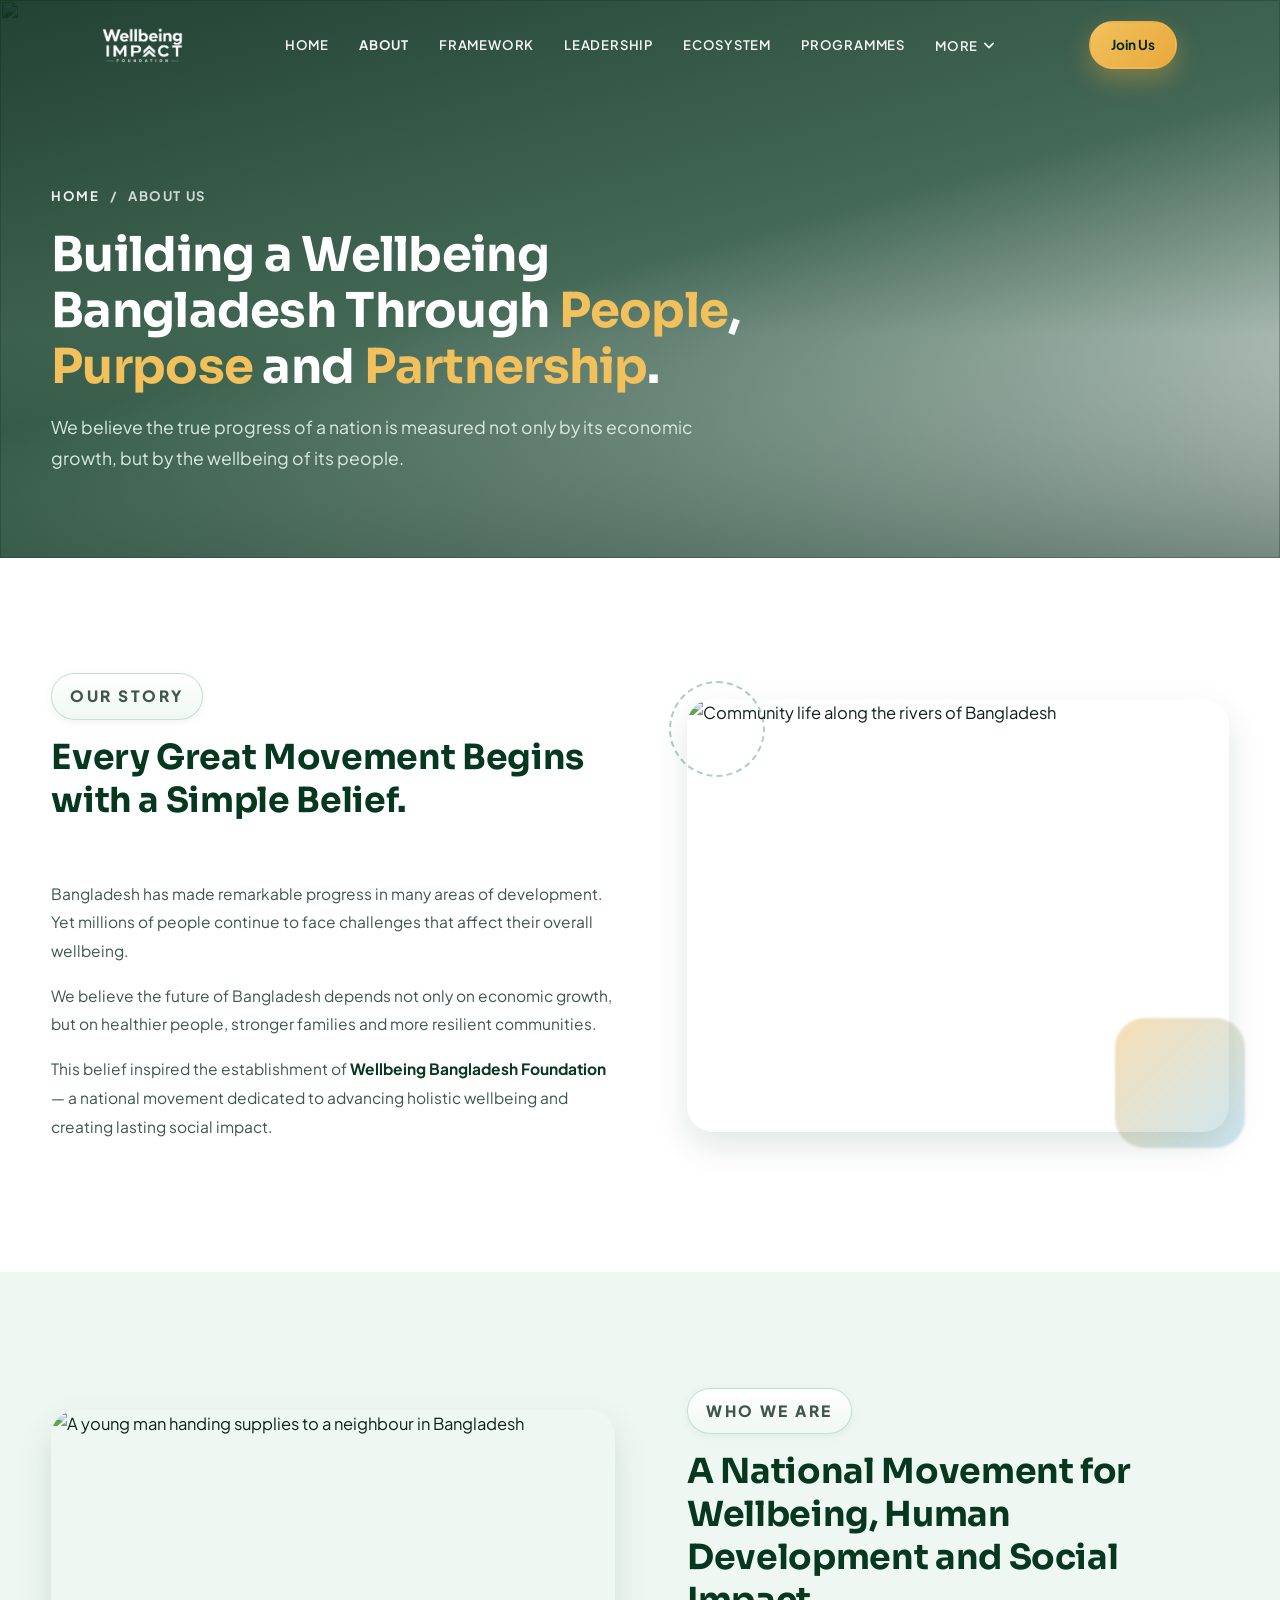
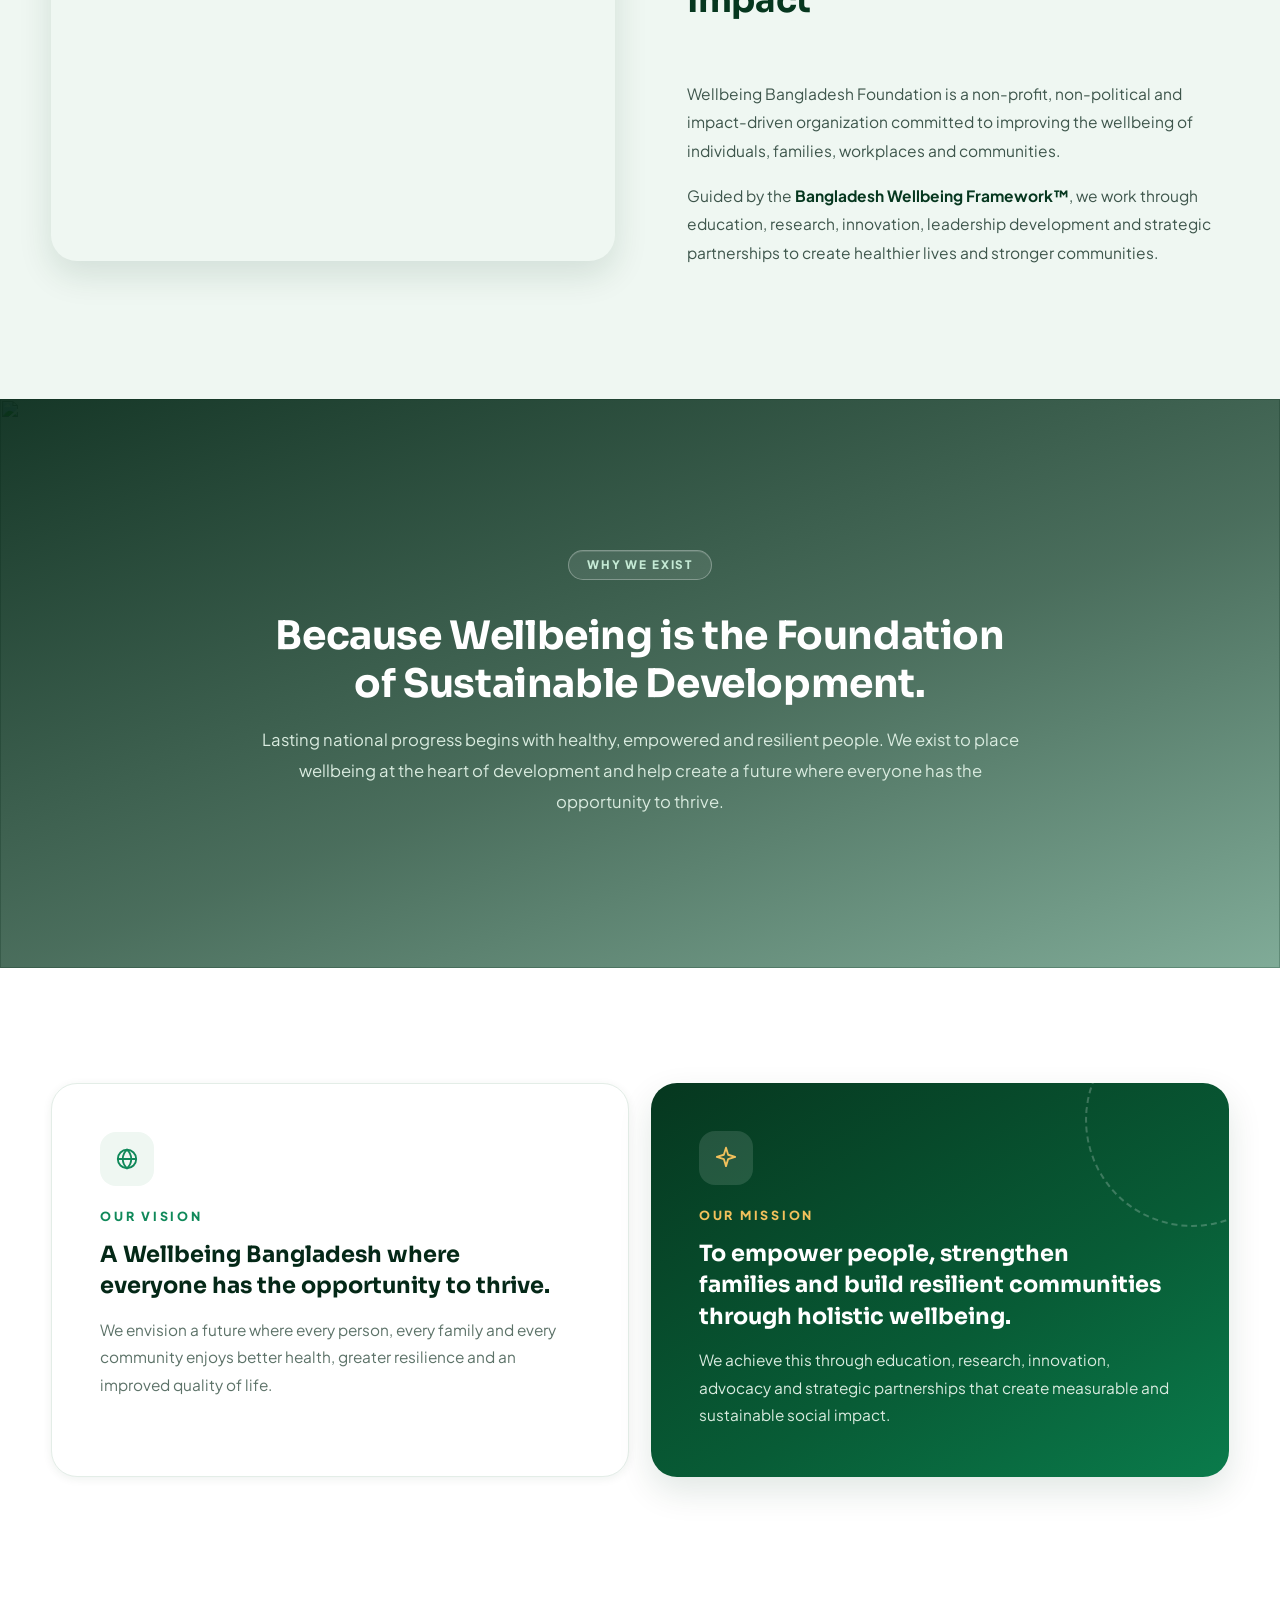
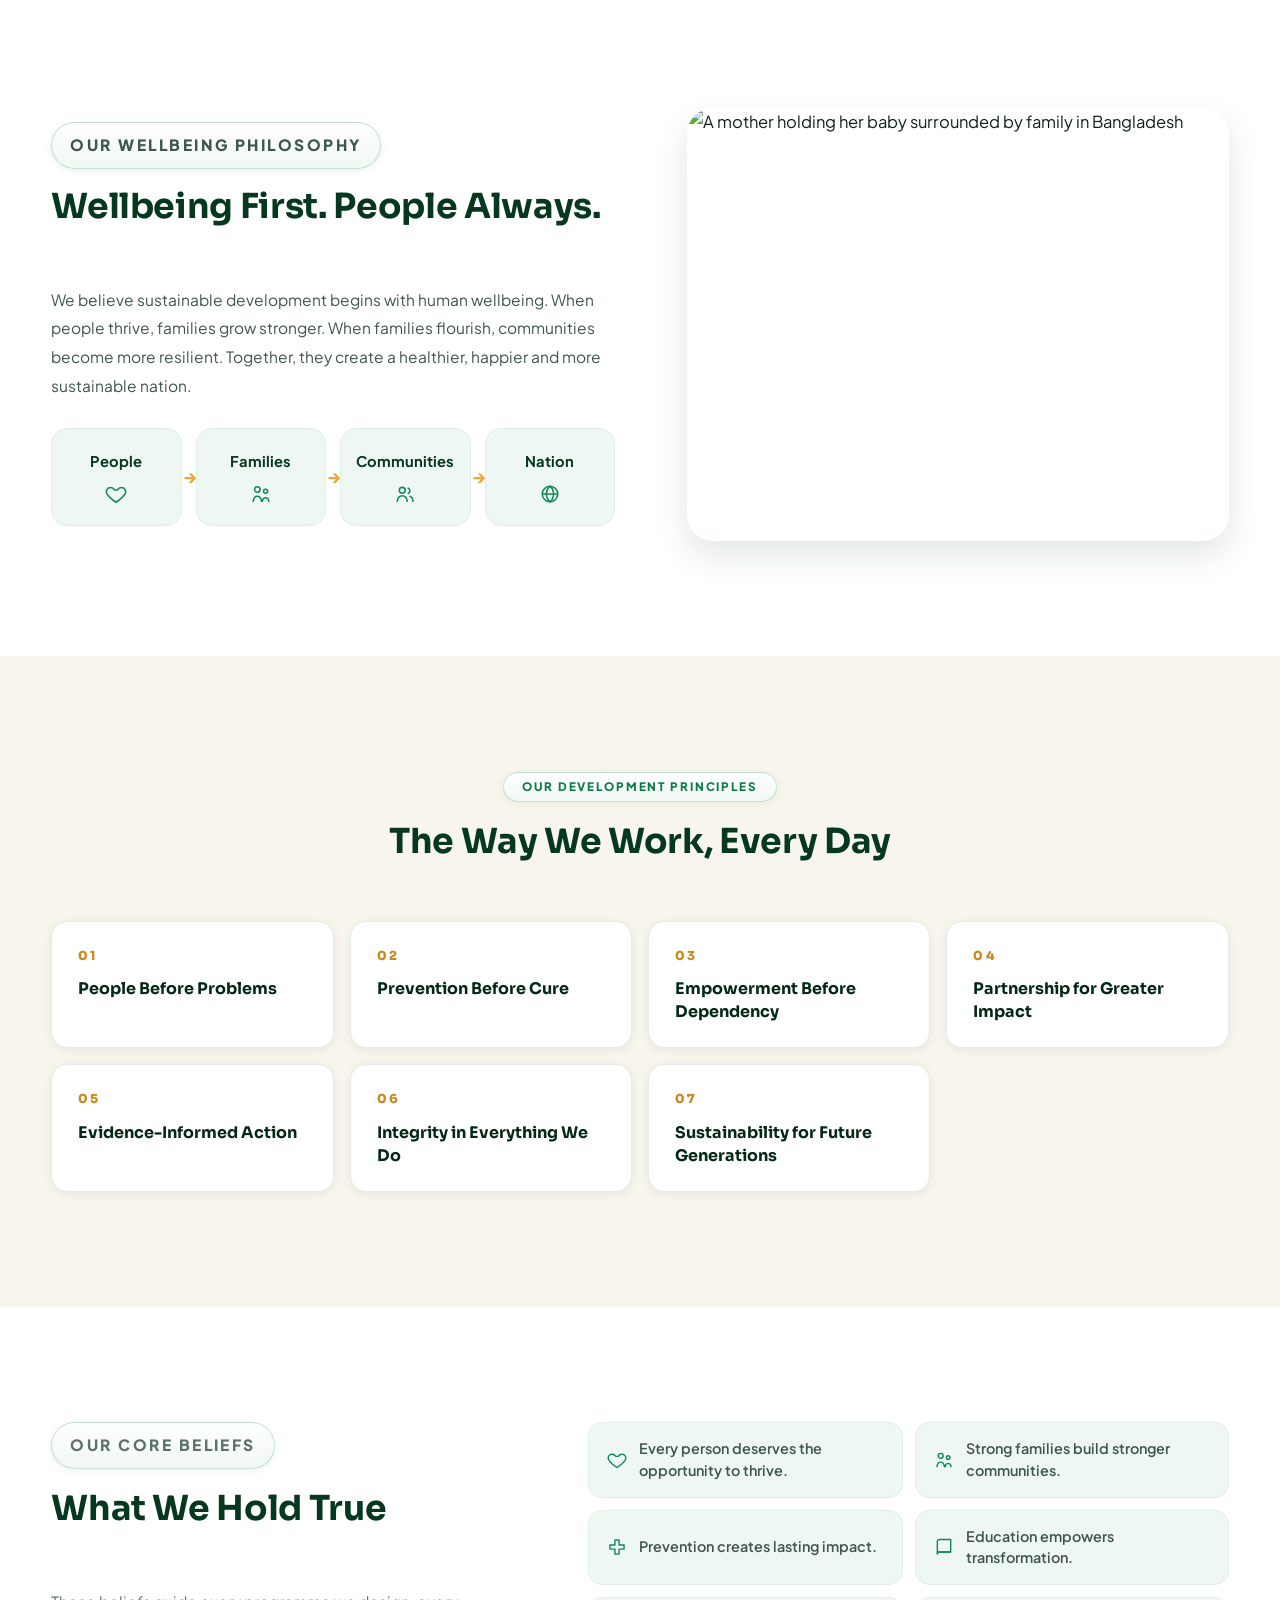
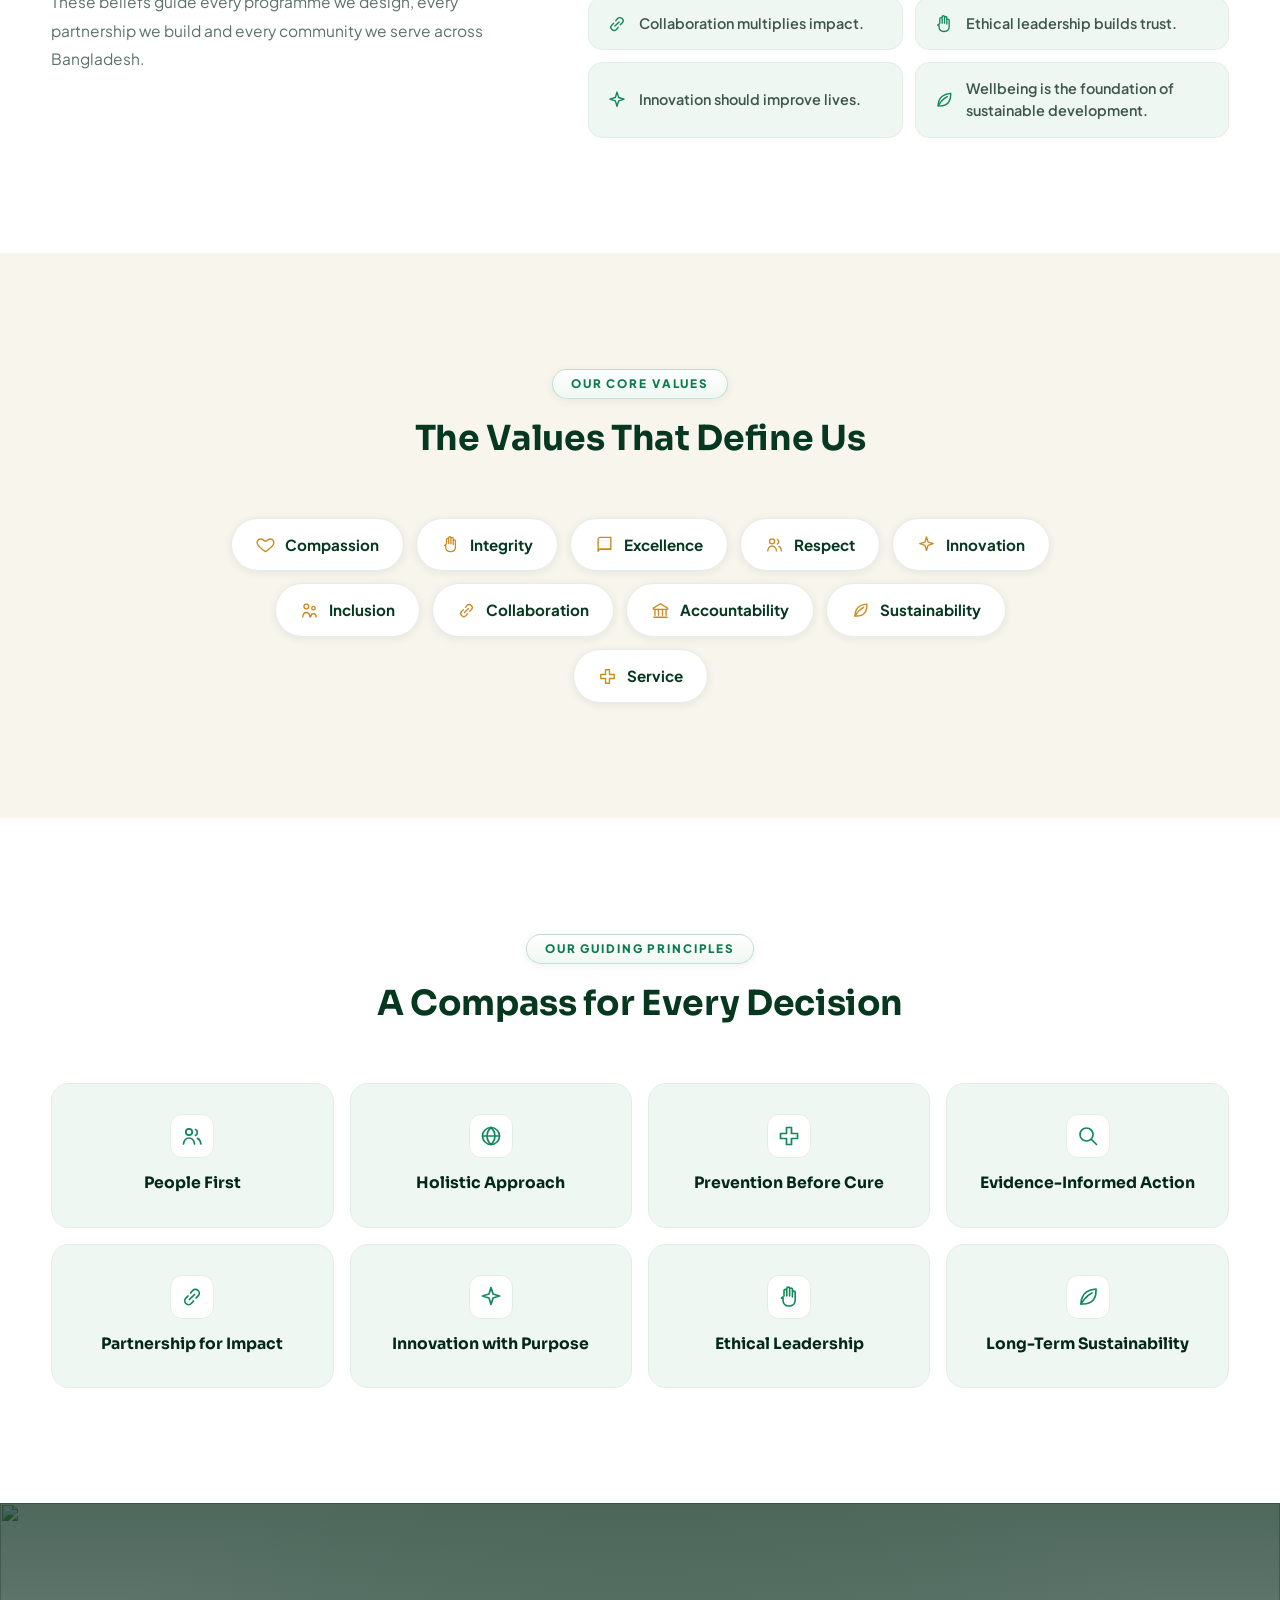
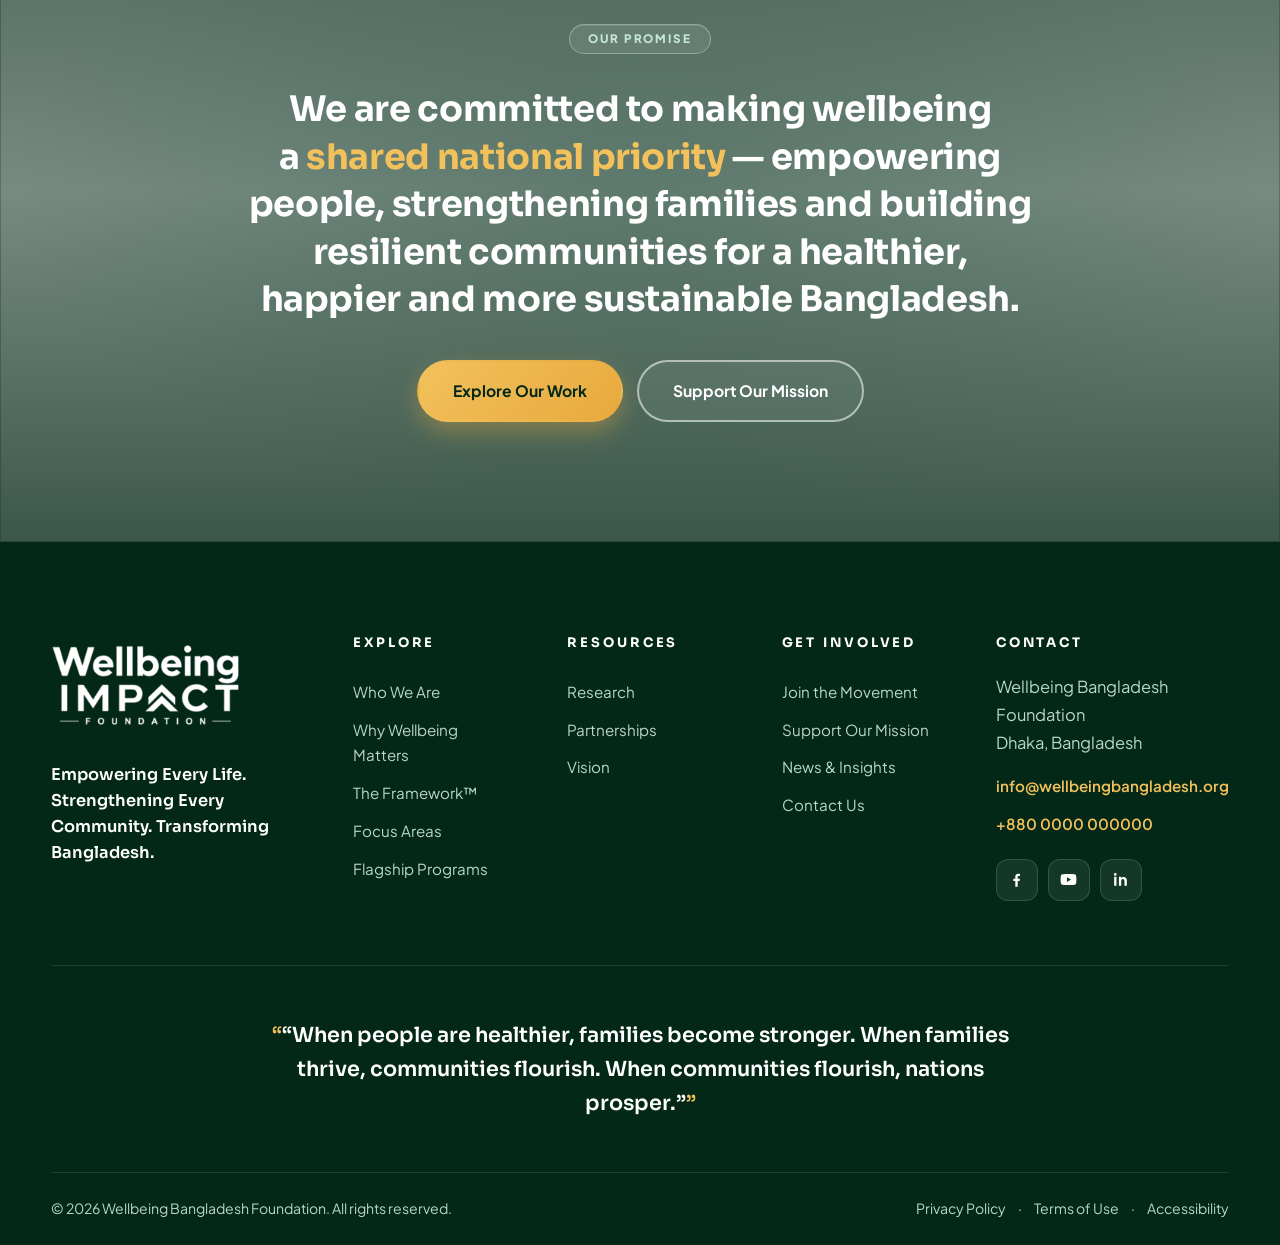
==== commit ba02affd: "addd pages" ====
--- a/about.html
+++ b/about.html
@@ -8,7 +8,7 @@
   <link rel="preconnect" href="https://fonts.googleapis.com" />
   <link rel="preconnect" href="https://fonts.gstatic.com" crossorigin />
   <link href="https://fonts.googleapis.com/css2?family=Plus+Jakarta+Sans:wght@400;500;600;700;800&family=Sora:wght@600;700;800&display=swap" rel="stylesheet" />
-  <link rel="stylesheet" href="styles.css?v=71" />
+  <link rel="stylesheet" href="styles.css?v=74" />
   <link rel="stylesheet" href="about.css?v=1" />
   <link rel="icon" type="image/png" href="assets/logo-round.png" />
 </head>
@@ -34,9 +34,9 @@
             <svg viewBox="0 0 12 8" fill="none" aria-hidden="true"><path d="M1 1.5 6 6.5 11 1.5" stroke="currentColor" stroke-width="2" stroke-linecap="round" stroke-linejoin="round"/></svg>
           </button>
           <div class="nav-drop" id="navDrop">
-            <a href="index.html#impact">Impact</a>
-            <a href="index.html#news">News &amp; Insights</a>
-            <a href="index.html#focus">Focus Areas</a>
+             <a href="research.html">Research</a>
+            <a href="partnerships.html">Partnership</a>
+            <a href="vision.html">Vision</a>
             <a href="contact.html">Contact</a>
           </div>
         </div>
@@ -306,9 +306,6 @@
           <p class="f-mission">
             Empowering Every Life. Strengthening Every Community. Transforming Bangladesh.
           </p>
-          <div class="f-badges">
-            <span>Evidence-Informed</span><span>People-Centred</span><span>Future-Focused</span>
-          </div>
         </div>
 
         <nav class="f-col" aria-label="Explore">
@@ -320,10 +317,16 @@
           <a href="programmes.html">Flagship Programs</a>
         </nav>
 
+        <nav class="f-col" aria-label="Resources">
+          <h4>Resources</h4>
+          <a href="research.html">Research</a>
+          <a href="partnerships.html">Partnerships</a>
+          <a href="vision.html">Vision</a>
+        </nav>
+
         <nav class="f-col" aria-label="Get involved">
           <h4>Get Involved</h4>
           <a href="index.html#join">Join the Movement</a>
-          <a href="ecosystem.html">Partnerships</a>
           <a href="index.html#support">Support Our Mission</a>
           <a href="index.html#news">News &amp; Insights</a>
           <a href="contact.html">Contact Us</a>
@@ -351,7 +354,7 @@
 
       <div class="footer-bottom">
         <p>© <span id="year">2026</span> Wellbeing Bangladesh Foundation. All rights reserved.</p>
-        <p class="f-links"><a href="#">Privacy Policy</a><span aria-hidden="true">·</span><a href="#">Terms of Use</a><span aria-hidden="true">·</span><a href="#">Accessibility</a></p>
+        <p class="f-links"><a href="privacy-policy.html">Privacy Policy</a><span aria-hidden="true">·</span><a href="privacy-policy.html#terms">Terms of Use</a><span aria-hidden="true">·</span><a href="privacy-policy.html#accessibility">Accessibility</a></p>
       </div>
     </div>
   </footer>
@@ -374,6 +377,6 @@
     </defs>
   </svg>
 
-  <script src="main.js?v=20"></script>
+  <script src="main.js?v=30"></script>
 </body>
 </html>
--- a/styles.css
+++ b/styles.css
@@ -179,11 +179,12 @@
 }
 
 /* ---------- Dark-hero pages: white nav while pill is transparent at top ---------- */
-.dark-hero .site-header:not(.scrolled) .main-nav a,
+/* (top-level links only — never dropdown links, which sit on white panels) */
+.dark-hero .site-header:not(.scrolled) .main-nav > a,
 .dark-hero .site-header:not(.scrolled) .nav-more > button {
   color: rgba(255,255,255,.95);
 }
-.dark-hero .site-header:not(.scrolled) .main-nav a:hover,
+.dark-hero .site-header:not(.scrolled) .main-nav > a:hover,
 .dark-hero .site-header:not(.scrolled) .nav-more > button:hover {
   background: rgba(255,255,255,.16);
   color: #fff;
@@ -811,7 +812,7 @@
 
 .footer { background: var(--green-950); color: #B9D6C7; padding: clamp(60px, 8vw, 90px) 0 0; }
 .footer-top {
-  display: grid; grid-template-columns: 1.35fr .8fr .8fr 1.05fr; gap: clamp(28px, 4vw, 54px);
+  display: grid; grid-template-columns: 1.2fr .78fr .78fr .78fr .95fr; gap: clamp(28px, 4vw, 54px);
   padding-bottom: clamp(40px, 6vw, 64px); border-bottom: 1px solid rgba(255,255,255,.1);
 }
 .f-brand .f-logo-img {
@@ -890,6 +891,7 @@
 /* ---------------- Responsive ---------------- */
 
 @media (max-width: 1080px) {
+  .footer-top { grid-template-columns: 1fr 1fr 1fr; }
   .focus-grid { grid-template-columns: repeat(3, 1fr); }
   .prog-grid, .news-grid { grid-template-columns: repeat(2, 1fr); }
   .join-grid { grid-template-columns: repeat(2, 1fr); }
@@ -923,6 +925,16 @@
   .main-nav.open { opacity: 1; transform: none; pointer-events: auto; }
   .main-nav a, .nav-more > button { color: var(--slate); width: 100%; box-sizing: border-box; padding: 14px 18px; border-radius: 12px; text-transform: none; letter-spacing: 0; font-size: 1.05rem; }
   .main-nav a:hover { background: var(--green-50); color: var(--green-700); }
+  /* dark-hero pages: menu items must stay dark on the white mobile panel */
+  .dark-hero .site-header:not(.scrolled) .main-nav > a,
+  .dark-hero .site-header:not(.scrolled) .main-nav a,
+  .dark-hero .site-header:not(.scrolled) .nav-more > button {
+    color: var(--slate);
+  }
+  .dark-hero .site-header:not(.scrolled) .main-nav a:hover {
+    background: var(--green-50);
+    color: var(--green-700);
+  }
   .nav-drop {
     position: static; transform: none; opacity: 1; pointer-events: auto;
     display: none; min-width: 0; padding: 0 0 0 16px;
